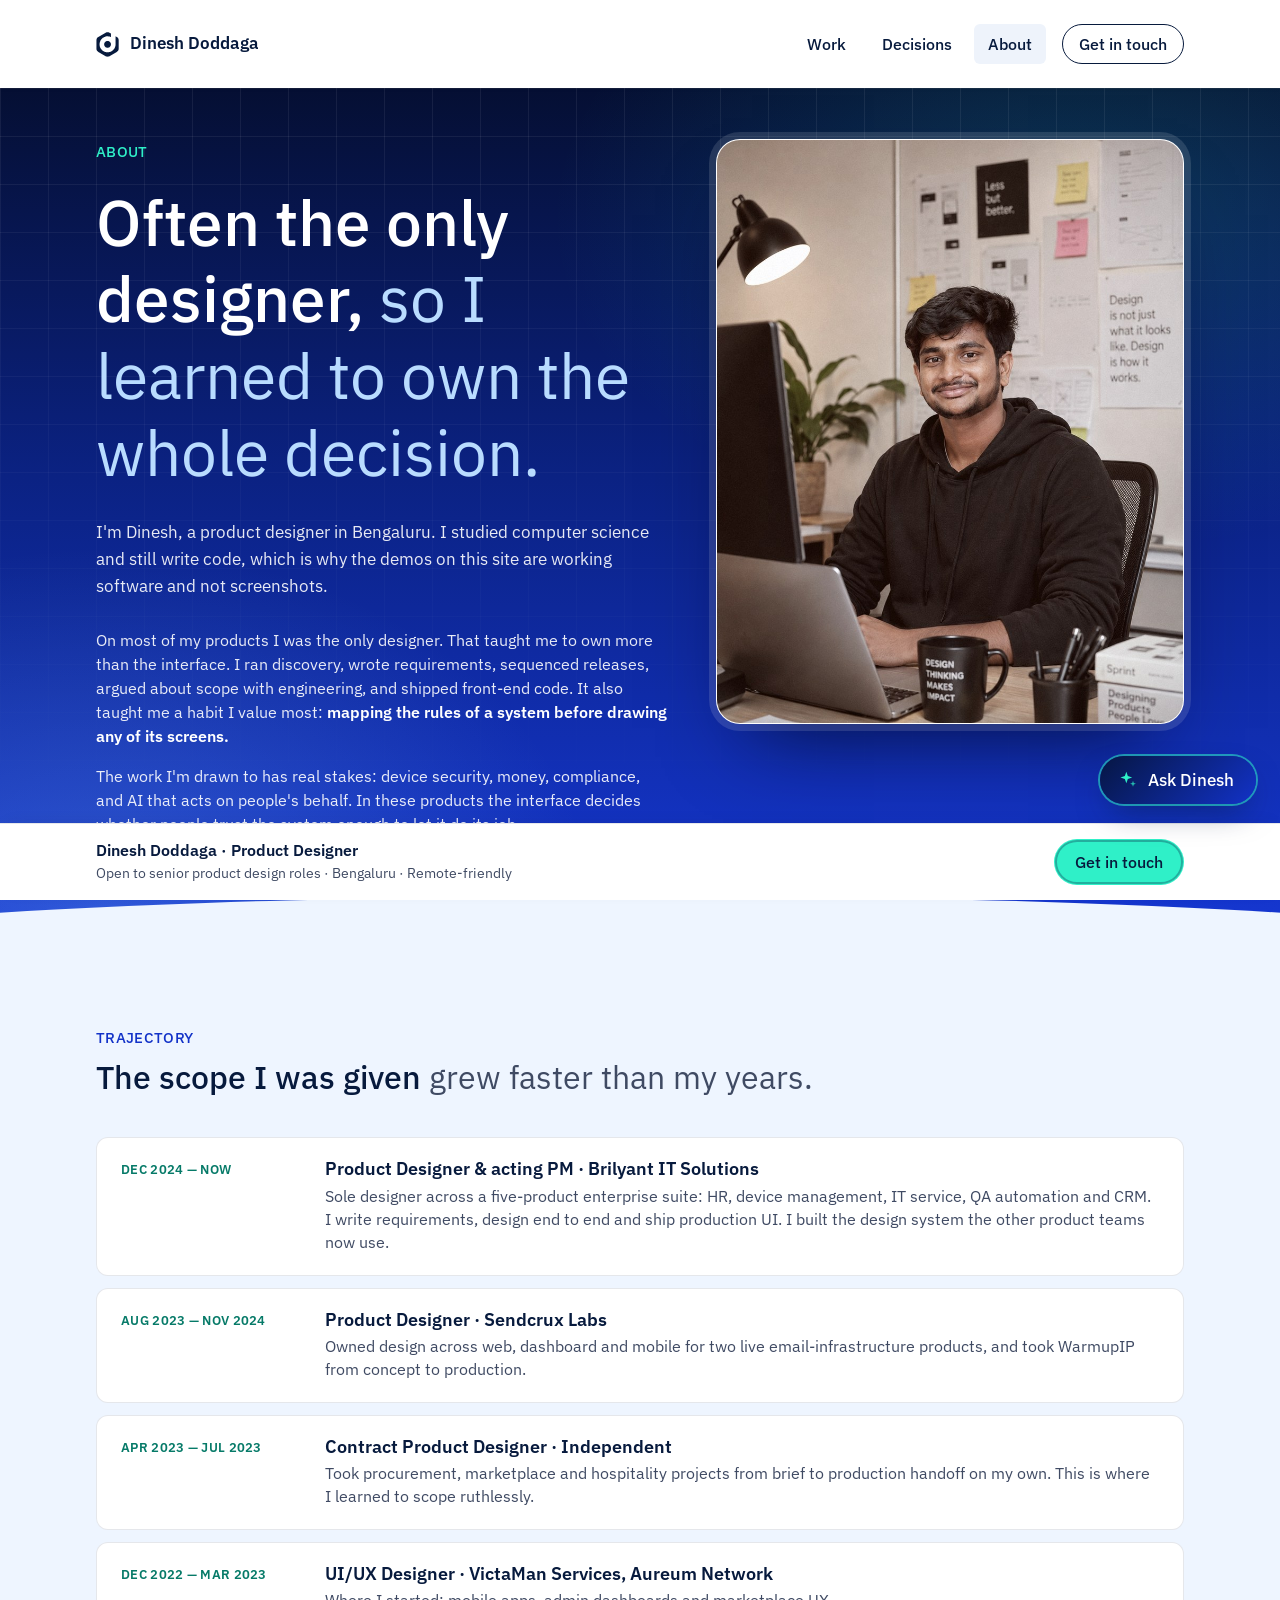
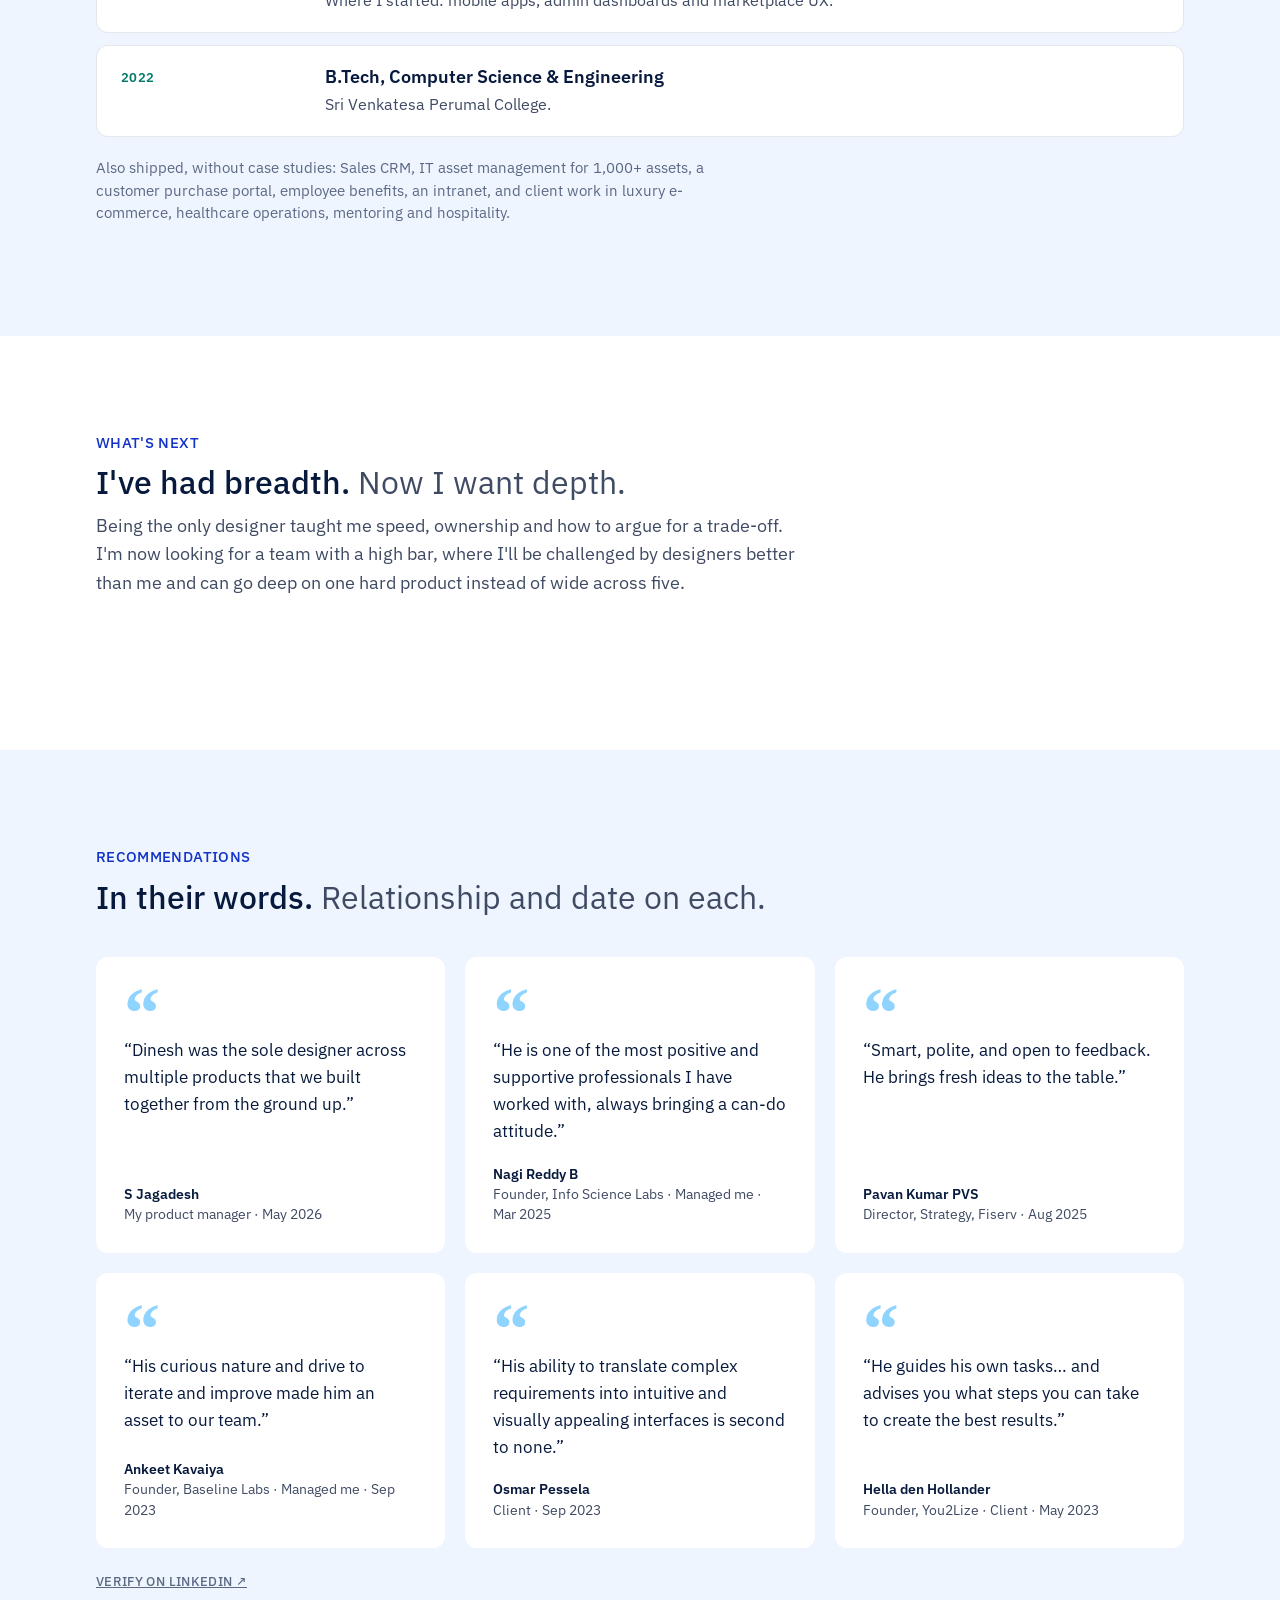
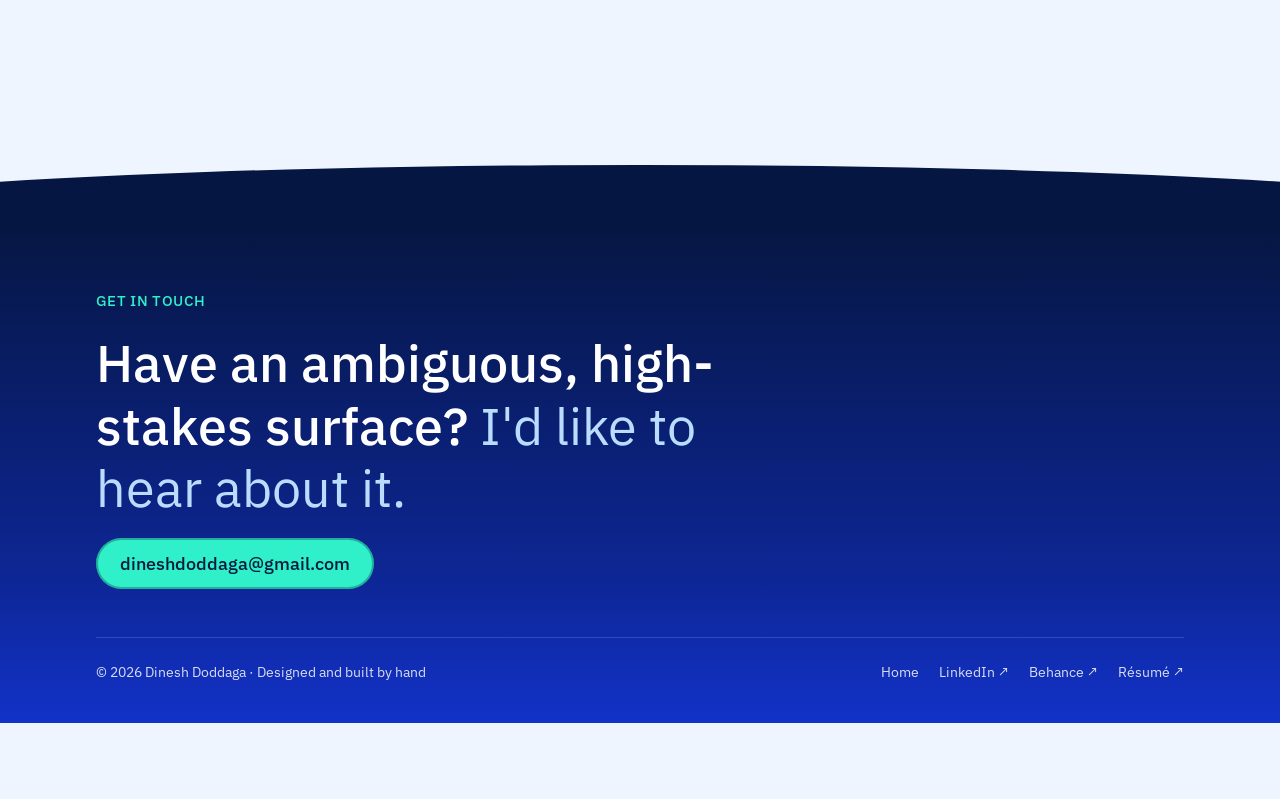
==== about.html @ 9d1e9660 "Replace old portfolio with new codebase" ====
<!doctype html>
<html lang="en" data-brand="d">
<head>
<meta charset="utf-8">
<meta name="viewport" content="width=device-width, initial-scale=1, viewport-fit=cover">
<title>About — Dinesh Doddaga</title>
<meta name="description" content="Dinesh Doddaga — product designer in Bengaluru. Background, trajectory, and what I'm looking for next.">
<script>document.documentElement.classList.add('js');(function(){try{var q=new URLSearchParams(location.search).get('brand'),s=sessionStorage;if(q){s.setItem('dd-brand',q);}var b=s.getItem('dd-brand');if(b)document.documentElement.dataset.brand=b;}catch(e){}})();</script>
<link rel="preconnect" href="https://fonts.googleapis.com"><link rel="preconnect" href="https://fonts.gstatic.com" crossorigin>
<link href="https://fonts.googleapis.com/css2?family=IBM+Plex+Sans:wght@400;500;600;700&family=IBM+Plex+Mono:wght@400;500&display=swap" rel="stylesheet">
<link rel="stylesheet" href="assets/styles.css?v=33">
<link rel="icon" href="data:image/svg+xml,%3Csvg%20xmlns%3D%22http%3A//www.w3.org/2000/svg%22%20viewBox%3D%220%200%2055%2061%22%3E%3Crect%20width%3D%2255%22%20height%3D%2261%22%20rx%3D%2213%22%20fill%3D%22%2308080a%22/%3E%3Cpath%20d%3D%22M35.9272%2030.0833C35.9272%2030.6302%2035.8751%2031.1667%2035.7709%2031.7031C35.6615%2032.2344%2035.5053%2032.7552%2035.297%2033.2552C35.0886%2033.7604%2034.8334%2034.2396%2034.5313%2034.6875C34.2293%2035.1406%2033.8855%2035.5625%2033.5001%2035.9479C33.1147%2036.3281%2032.698%2036.6719%2032.2449%2036.974C31.7918%2037.276%2031.3178%2037.5313%2030.8126%2037.7396C30.3126%2037.9479%2029.7917%2038.1094%2029.2605%2038.2135C28.724%2038.3177%2028.1876%2038.375%2027.6407%2038.375C27.099%2038.375%2026.5574%2038.3177%2026.0261%2038.2135C25.4897%2038.1094%2024.974%2037.9479%2024.4688%2037.7396C23.9688%2037.5313%2023.4897%2037.276%2023.0365%2036.974C22.5834%2036.6719%2022.1667%2036.3281%2021.7813%2035.9479C21.3959%2035.5625%2021.0522%2035.1406%2020.7501%2034.6875C20.448%2034.2396%2020.1928%2033.7604%2019.9845%2033.2552C19.7761%2032.7552%2019.6199%2032.2344%2019.5157%2031.7031C19.4063%2031.1667%2019.3542%2030.6302%2019.3542%2030.0833C19.3542%2029.5417%2019.4063%2029.0052%2019.5157%2028.4688C19.6199%2027.9375%2019.7761%2027.4167%2019.9845%2026.9167C20.1928%2026.4115%2020.448%2025.9323%2020.7501%2025.4844C21.0522%2025.0312%2021.3959%2024.6094%2021.7813%2024.224C22.1667%2023.8438%2022.5834%2023.5%2023.0365%2023.1979C23.4897%2022.8958%2023.9688%2022.6406%2024.4688%2022.4323C24.974%2022.224%2025.4897%2022.0625%2026.0261%2021.9583C26.5574%2021.8542%2027.099%2021.7969%2027.6407%2021.7969C28.1876%2021.7969%2028.724%2021.8542%2029.2605%2021.9583C29.7917%2022.0625%2030.3126%2022.224%2030.8126%2022.4323C31.3178%2022.6406%2031.7918%2022.8958%2032.2449%2023.1979C32.698%2023.5%2033.1147%2023.8438%2033.5001%2024.224C33.8855%2024.6094%2034.2293%2025.0312%2034.5313%2025.4844C34.8334%2025.9323%2035.0886%2026.4115%2035.297%2026.9167C35.5053%2027.4167%2035.6615%2027.9375%2035.7709%2028.4688C35.8751%2029.0052%2035.9272%2029.5417%2035.9272%2030.0833Z%22%20fill%3D%22%23f5f5f6%22/%3E%3Cpath%20d%3D%22M50.1301%2012.052L47.151%2010.3333V30.8124H47.1353C47.1093%2031.5051%2047.0468%2032.1926%2046.9478%2032.8801C46.8489%2033.5676%2046.7135%2034.2447%2046.5416%2034.9166C46.3697%2035.5885%2046.1614%2036.2447%2045.9166%2036.8958C45.677%2037.5468%2045.401%2038.1822%2045.0885%2038.802C44.7812%2039.4218%2044.4374%2040.0208%2044.0624%2040.6041C43.6874%2041.1874%2043.2864%2041.7499%2042.8489%2042.2916C42.4166%2042.828%2041.953%2043.3437%2041.4635%2043.8385C40.9791%2044.328%2040.4635%2044.7916%2039.927%2045.2291C39.3853%2045.6614%2038.828%2046.0676%2038.2447%2046.4478C37.6614%2046.8228%2037.0624%2047.1666%2036.4426%2047.4791C35.8228%2047.7916%2035.1926%2048.0728%2034.5416%2048.3176C33.8958%2048.5624%2033.2343%2048.7708%2032.5676%2048.9426C31.8958%2049.1197%2031.2187%2049.2603%2030.5312%2049.3593C29.8437%2049.4635%2029.1562%2049.5312%2028.4635%2049.5572C27.7708%2049.5885%2027.078%2049.578%2026.3905%2049.5312C25.6978%2049.4895%2025.0103%2049.4062%2024.328%2049.2916C23.6458%2049.1718%2022.9687%2049.0155%2022.302%2048.828C21.6353%2048.6353%2020.9843%2048.4114%2020.3385%2048.151C19.6978%2047.8905%2019.0728%2047.5989%2018.4583%2047.2708C17.8489%2046.9478%2017.2551%2046.5885%2016.6822%2046.1978C16.1093%2045.8072%2015.5572%2045.3905%2015.0312%2044.9374C14.5051%2044.4895%2013.9999%2044.0155%2013.5208%2043.5155C13.0468%2043.0103%2012.5937%2042.4843%2012.1718%2041.9374C11.7499%2041.3853%2011.3593%2040.8124%2010.9999%2040.2239C10.6405%2039.6301%2010.3124%2039.0208%2010.0155%2038.3958C9.71867%2037.7655%209.45825%2037.1249%209.22909%2036.4739C9.00513%2035.8176%208.81242%2035.151%208.65617%2034.4791C8.49992%2033.802%208.38013%2033.1197%208.29679%2032.4322C8.21346%2031.7447%208.16659%2031.0572%208.15617%2030.3645C8.14575%2029.6718%208.17179%2028.9791%208.23429%2028.2864C8.29679%2027.5989%208.39575%2026.9114%208.53638%2026.2343C8.67179%2025.552%208.84367%2024.8853%209.052%2024.2239C9.26034%2023.5624%209.49992%2022.9114%209.78117%2022.276C10.0572%2021.6458%2010.3645%2021.026%2010.7083%2020.4218C11.052%2019.8228%2011.427%2019.2395%2011.8333%2018.677C12.2343%2018.1145%2012.6718%2017.5728%2013.1353%2017.0572C13.5937%2016.5416%2014.0833%2016.052%2014.5989%2015.5885C15.1145%2015.1249%2015.651%2014.6874%2016.2135%2014.2812C16.776%2013.8749%2017.3541%2013.4999%2017.9583%2013.1562C18.5572%2012.8124%2019.177%2012.4999%2019.8124%2012.2239C20.4478%2011.9426%2021.0937%2011.6978%2021.7551%2011.4895C22.4166%2011.2812%2023.0833%2011.1041%2023.7655%2010.9687C24.4426%2010.828%2025.1249%2010.7291%2025.8176%2010.6614C26.5051%2010.5989%2027.1978%2010.5676%2027.8905%2010.578C28.5833%2010.5885%2029.276%2010.6301%2029.9635%2010.7135C30.651%2010.7968%2031.3333%2010.9166%2032.0103%2011.0676C32.6822%2011.2239%2033.3489%2011.4166%2034.0051%2011.6405C34.6614%2011.8645%2035.302%2012.1249%2035.927%2012.4218V3.85409L32.276%201.74471C31.5728%201.33846%2030.828%201.03117%2030.0416%200.822835C29.2551%200.609294%2028.453%200.505127%2027.6405%200.505127C26.828%200.505127%2026.026%200.609294%2025.2447%200.822835C24.4583%201.03117%2023.7135%201.33846%2023.0051%201.74471L5.15617%2012.052C4.44784%2012.4583%203.80721%2012.9478%203.23429%2013.526C2.66138%2014.0989%202.16659%2014.7395%201.76034%2015.4478C1.35409%2016.151%201.04679%2016.8958%200.833252%2017.6822C0.624919%2018.4687%200.520752%2019.2655%200.520752%2020.078V40.6926C0.520752%2041.5051%200.624919%2042.3072%200.833252%2043.0937C1.04679%2043.8801%201.35409%2044.6249%201.76034%2045.328C2.16659%2046.0312%202.66138%2046.6718%203.23429%2047.2499C3.80721%2047.8228%204.44784%2048.3124%205.15617%2048.7187L23.0051%2059.026C23.7135%2059.4322%2024.4583%2059.7447%2025.2447%2059.953C26.026%2060.1614%2026.828%2060.2708%2027.6405%2060.2708C28.453%2060.2708%2029.2551%2060.1614%2030.0416%2059.953C30.828%2059.7447%2031.5728%2059.4322%2032.276%2059.026L50.1301%2048.7187C50.8333%2048.3124%2051.4739%2047.8228%2052.0468%2047.2447C52.6249%2046.6718%2053.1145%2046.0312%2053.5208%2045.328C53.927%2044.6197%2054.2395%2043.8749%2054.4478%2043.0885C54.6562%2042.3072%2054.7655%2041.5051%2054.7655%2040.6926V20.078C54.7655%2019.2655%2054.6562%2018.4687%2054.4478%2017.6822C54.2395%2016.8958%2053.927%2016.151%2053.5208%2015.4478C53.1145%2014.7395%2052.6249%2014.0989%2052.0468%2013.526C51.4739%2012.9478%2050.8333%2012.4583%2050.1301%2012.052Z%22%20fill%3D%22%23f5f5f6%22/%3E%3C/svg%3E">
</head>
<body>
<a class="skip" href="#main">Skip to content</a>
<nav class="nav" aria-label="Primary"><div class="wrap nav-in">
  <a class="brand" href="index.html"><span class="brand-mark" aria-hidden="true"><svg class="logo-mark" viewBox="0 0 55 61" fill="none" xmlns="http://www.w3.org/2000/svg" aria-hidden="true"><path d="M35.9272 30.0833C35.9272 30.6302 35.8751 31.1667 35.7709 31.7031C35.6615 32.2344 35.5053 32.7552 35.297 33.2552C35.0886 33.7604 34.8334 34.2396 34.5313 34.6875C34.2293 35.1406 33.8855 35.5625 33.5001 35.9479C33.1147 36.3281 32.698 36.6719 32.2449 36.974C31.7918 37.276 31.3178 37.5313 30.8126 37.7396C30.3126 37.9479 29.7917 38.1094 29.2605 38.2135C28.724 38.3177 28.1876 38.375 27.6407 38.375C27.099 38.375 26.5574 38.3177 26.0261 38.2135C25.4897 38.1094 24.974 37.9479 24.4688 37.7396C23.9688 37.5313 23.4897 37.276 23.0365 36.974C22.5834 36.6719 22.1667 36.3281 21.7813 35.9479C21.3959 35.5625 21.0522 35.1406 20.7501 34.6875C20.448 34.2396 20.1928 33.7604 19.9845 33.2552C19.7761 32.7552 19.6199 32.2344 19.5157 31.7031C19.4063 31.1667 19.3542 30.6302 19.3542 30.0833C19.3542 29.5417 19.4063 29.0052 19.5157 28.4688C19.6199 27.9375 19.7761 27.4167 19.9845 26.9167C20.1928 26.4115 20.448 25.9323 20.7501 25.4844C21.0522 25.0312 21.3959 24.6094 21.7813 24.224C22.1667 23.8438 22.5834 23.5 23.0365 23.1979C23.4897 22.8958 23.9688 22.6406 24.4688 22.4323C24.974 22.224 25.4897 22.0625 26.0261 21.9583C26.5574 21.8542 27.099 21.7969 27.6407 21.7969C28.1876 21.7969 28.724 21.8542 29.2605 21.9583C29.7917 22.0625 30.3126 22.224 30.8126 22.4323C31.3178 22.6406 31.7918 22.8958 32.2449 23.1979C32.698 23.5 33.1147 23.8438 33.5001 24.224C33.8855 24.6094 34.2293 25.0312 34.5313 25.4844C34.8334 25.9323 35.0886 26.4115 35.297 26.9167C35.5053 27.4167 35.6615 27.9375 35.7709 28.4688C35.8751 29.0052 35.9272 29.5417 35.9272 30.0833Z" fill="currentColor"/><path d="M50.1301 12.052L47.151 10.3333V30.8124H47.1353C47.1093 31.5051 47.0468 32.1926 46.9478 32.8801C46.8489 33.5676 46.7135 34.2447 46.5416 34.9166C46.3697 35.5885 46.1614 36.2447 45.9166 36.8958C45.677 37.5468 45.401 38.1822 45.0885 38.802C44.7812 39.4218 44.4374 40.0208 44.0624 40.6041C43.6874 41.1874 43.2864 41.7499 42.8489 42.2916C42.4166 42.828 41.953 43.3437 41.4635 43.8385C40.9791 44.328 40.4635 44.7916 39.927 45.2291C39.3853 45.6614 38.828 46.0676 38.2447 46.4478C37.6614 46.8228 37.0624 47.1666 36.4426 47.4791C35.8228 47.7916 35.1926 48.0728 34.5416 48.3176C33.8958 48.5624 33.2343 48.7708 32.5676 48.9426C31.8958 49.1197 31.2187 49.2603 30.5312 49.3593C29.8437 49.4635 29.1562 49.5312 28.4635 49.5572C27.7708 49.5885 27.078 49.578 26.3905 49.5312C25.6978 49.4895 25.0103 49.4062 24.328 49.2916C23.6458 49.1718 22.9687 49.0155 22.302 48.828C21.6353 48.6353 20.9843 48.4114 20.3385 48.151C19.6978 47.8905 19.0728 47.5989 18.4583 47.2708C17.8489 46.9478 17.2551 46.5885 16.6822 46.1978C16.1093 45.8072 15.5572 45.3905 15.0312 44.9374C14.5051 44.4895 13.9999 44.0155 13.5208 43.5155C13.0468 43.0103 12.5937 42.4843 12.1718 41.9374C11.7499 41.3853 11.3593 40.8124 10.9999 40.2239C10.6405 39.6301 10.3124 39.0208 10.0155 38.3958C9.71867 37.7655 9.45825 37.1249 9.22909 36.4739C9.00513 35.8176 8.81242 35.151 8.65617 34.4791C8.49992 33.802 8.38013 33.1197 8.29679 32.4322C8.21346 31.7447 8.16659 31.0572 8.15617 30.3645C8.14575 29.6718 8.17179 28.9791 8.23429 28.2864C8.29679 27.5989 8.39575 26.9114 8.53638 26.2343C8.67179 25.552 8.84367 24.8853 9.052 24.2239C9.26034 23.5624 9.49992 22.9114 9.78117 22.276C10.0572 21.6458 10.3645 21.026 10.7083 20.4218C11.052 19.8228 11.427 19.2395 11.8333 18.677C12.2343 18.1145 12.6718 17.5728 13.1353 17.0572C13.5937 16.5416 14.0833 16.052 14.5989 15.5885C15.1145 15.1249 15.651 14.6874 16.2135 14.2812C16.776 13.8749 17.3541 13.4999 17.9583 13.1562C18.5572 12.8124 19.177 12.4999 19.8124 12.2239C20.4478 11.9426 21.0937 11.6978 21.7551 11.4895C22.4166 11.2812 23.0833 11.1041 23.7655 10.9687C24.4426 10.828 25.1249 10.7291 25.8176 10.6614C26.5051 10.5989 27.1978 10.5676 27.8905 10.578C28.5833 10.5885 29.276 10.6301 29.9635 10.7135C30.651 10.7968 31.3333 10.9166 32.0103 11.0676C32.6822 11.2239 33.3489 11.4166 34.0051 11.6405C34.6614 11.8645 35.302 12.1249 35.927 12.4218V3.85409L32.276 1.74471C31.5728 1.33846 30.828 1.03117 30.0416 0.822835C29.2551 0.609294 28.453 0.505127 27.6405 0.505127C26.828 0.505127 26.026 0.609294 25.2447 0.822835C24.4583 1.03117 23.7135 1.33846 23.0051 1.74471L5.15617 12.052C4.44784 12.4583 3.80721 12.9478 3.23429 13.526C2.66138 14.0989 2.16659 14.7395 1.76034 15.4478C1.35409 16.151 1.04679 16.8958 0.833252 17.6822C0.624919 18.4687 0.520752 19.2655 0.520752 20.078V40.6926C0.520752 41.5051 0.624919 42.3072 0.833252 43.0937C1.04679 43.8801 1.35409 44.6249 1.76034 45.328C2.16659 46.0312 2.66138 46.6718 3.23429 47.2499C3.80721 47.8228 4.44784 48.3124 5.15617 48.7187L23.0051 59.026C23.7135 59.4322 24.4583 59.7447 25.2447 59.953C26.026 60.1614 26.828 60.2708 27.6405 60.2708C28.453 60.2708 29.2551 60.1614 30.0416 59.953C30.828 59.7447 31.5728 59.4322 32.276 59.026L50.1301 48.7187C50.8333 48.3124 51.4739 47.8228 52.0468 47.2447C52.6249 46.6718 53.1145 46.0312 53.5208 45.328C53.927 44.6197 54.2395 43.8749 54.4478 43.0885C54.6562 42.3072 54.7655 41.5051 54.7655 40.6926V20.078C54.7655 19.2655 54.6562 18.4687 54.4478 17.6822C54.2395 16.8958 53.927 16.151 53.5208 15.4478C53.1145 14.7395 52.6249 14.0989 52.0468 13.526C51.4739 12.9478 50.8333 12.4583 50.1301 12.052Z" fill="currentColor"/></svg></span>Dinesh Doddaga</a>
  <div class="nav-links"><a href="index.html#work">Work</a><a href="index.html#decisions">Decisions</a><a href="about.html" aria-current="page" class="keep">About</a><a class="cta" href="contact.html">Get in touch</a></div>
</div></nav>

<main id="main">
<header class="hero hero-bold"><div class="wrap hero-grid" style="align-items:start">
  <div>
    <span class="eyebrow mono">About</span>
    <h1 class="display" style="margin:20px 0 28px;font-size:clamp(40px,5vw,72px)">Often the only designer, <span class="serif">so I learned to own the whole decision.</span></h1>
    <div class="prose">
      <p class="lede">I'm Dinesh, a product designer in Bengaluru. I studied computer science and still write code, which is why the demos on this site are working software and not screenshots.</p>
      <p>On most of my products I was the only designer. That taught me to own more than the interface. I ran discovery, wrote requirements, sequenced releases, argued about scope with engineering, and shipped front-end code. It also taught me a habit I value most: <strong>mapping the rules of a system before drawing any of its screens.</strong></p>
      <p>The work I'm drawn to has real stakes: device security, money, compliance, and AI that acts on people's behalf. In these products the interface decides whether people trust the system enough to let it do its job.</p>
    </div>
  </div>
  <div class="portrait rv"><img src="assets/dinesh.jpg" srcset="assets/dinesh@1x.jpg 440w, assets/dinesh.jpg 880w" sizes="(min-width:1040px) 420px, 100vw" alt="Dinesh Doddaga at his desk" width="880" height="1100"></div>
</div></header>

<section class="sec arc arc-page about-after"><div class="wrap">
  <div class="sec-head"><span class="eyebrow mono">Trajectory</span><h2 class="h2">The scope I was given <span class="serif">grew faster than my years.</span></h2></div>
  <ul class="tl">
    <li><span class="when">Dec 2024 — Now</span><div><h4>Product Designer &amp; acting PM · Brilyant IT Solutions</h4><p>Sole designer across a five-product enterprise suite: HR, device management, IT service, QA automation and CRM. I write requirements, design end to end and ship production UI. I built the design system the other product teams now use.</p></div></li>
    <li><span class="when">Aug 2023 — Nov 2024</span><div><h4>Product Designer · Sendcrux Labs</h4><p>Owned design across web, dashboard and mobile for two live email-infrastructure products, and took WarmupIP from concept to production.</p></div></li>
    <li><span class="when">Apr 2023 — Jul 2023</span><div><h4>Contract Product Designer · Independent</h4><p>Took procurement, marketplace and hospitality projects from brief to production handoff on my own. This is where I learned to scope ruthlessly.</p></div></li>
    <li><span class="when">Dec 2022 — Mar 2023</span><div><h4>UI/UX Designer · VictaMan Services, Aureum Network</h4><p>Where I started: mobile apps, admin dashboards and marketplace UX.</p></div></li>
    <li><span class="when">2022</span><div><h4>B.Tech, Computer Science &amp; Engineering</h4><p>Sri Venkatesa Perumal College.</p></div></li>
  </ul>
  <p class="muted" style="font-size:15px;margin-top:20px;max-width:70ch">Also shipped, without case studies: Sales CRM, IT asset management for 1,000+ assets, a customer purchase portal, employee benefits, an intranet, and client work in luxury e-commerce, healthcare operations, mentoring and hospitality.</p>
</div></section>

<section class="sec" style="background:var(--paper-2)"><div class="wrap">
  <div class="sec-head"><span class="eyebrow mono">What's next</span><div><h2 class="h2">I've had breadth. <span class="serif">Now I want depth.</span></h2>
  <p class="lede" style="margin-top:16px">Being the only designer taught me speed, ownership and how to argue for a trade-off. I'm now looking for a team with a high bar, where I'll be challenged by designers better than me and can go deep on one hard product instead of wide across five.</p></div></div>
</div></section>

<section class="sec"><div class="wrap">
  <div class="sec-head"><span class="eyebrow mono">Recommendations</span><h2 class="h2">In their words. <span class="serif">Relationship and date on each.</span></h2></div>
  <div class="quotes">
    <figure class="quote"><blockquote>“Dinesh was the sole designer across multiple products that we built together from the ground up.”</blockquote><figcaption><strong>S Jagadesh</strong>My product manager · May 2026</figcaption></figure>
    <figure class="quote"><blockquote>“He is one of the most positive and supportive professionals I have worked with, always bringing a can-do attitude.”</blockquote><figcaption><strong>Nagi Reddy B</strong>Founder, Info Science Labs · Managed me · Mar 2025</figcaption></figure>
    <figure class="quote"><blockquote>“Smart, polite, and open to feedback. He brings fresh ideas to the table.”</blockquote><figcaption><strong>Pavan Kumar PVS</strong>Director, Strategy, Fiserv · Aug 2025</figcaption></figure>
    <figure class="quote"><blockquote>“His curious nature and drive to iterate and improve made him an asset to our team.”</blockquote><figcaption><strong>Ankeet Kavaiya</strong>Founder, Baseline Labs · Managed me · Sep 2023</figcaption></figure>
    <figure class="quote"><blockquote>“His ability to translate complex requirements into intuitive and visually appealing interfaces is second to none.”</blockquote><figcaption><strong>Osmar Pessela</strong>Client · Sep 2023</figcaption></figure>
    <figure class="quote"><blockquote>“He guides his own tasks… and advises you what steps you can take to create the best results.”</blockquote><figcaption><strong>Hella den Hollander</strong>Founder, You2Lize · Client · May 2023</figcaption></figure>
  </div>
  <p style="margin-top:20px"><a class="mono muted" href="https://www.linkedin.com/in/dinesh-doddaga-579a3a19a/" target="_blank" rel="noopener">Verify on LinkedIn ↗</a></p>
</div></section>
</main>

<footer class="contact" id="contact"><div class="wrap">
  <span class="eyebrow mono">Get in touch</span>
  <h2 class="display" style="margin-top:20px">Have an ambiguous, high-stakes surface? <span class="serif">I'd like to hear about it.</span></h2>
  <a class="contact-mail" href="mailto:dineshdoddaga@gmail.com">dineshdoddaga@gmail.com</a>
  <div class="foot"><span>© 2026 Dinesh Doddaga · Designed and built by hand</span><nav aria-label="Footer"><a href="index.html">Home</a><a href="https://www.linkedin.com/in/dinesh-doddaga-579a3a19a/" target="_blank" rel="noopener">LinkedIn ↗</a><a href="https://www.behance.net/dineshdoddaga" target="_blank" rel="noopener">Behance ↗</a><a href="https://drive.google.com/file/d/1SwlCIj8xUU9p1UfvICVA8wsCw5PXuMBz/view?usp=sharing" target="_blank" rel="noopener">Résumé ↗</a></nav></div>
</div></footer>
<div class="actionbar" role="complementary" aria-label="Contact">
  <div class="wrap">
    <div><strong>Dinesh Doddaga · Product Designer</strong><span>Open to senior product design roles · Bengaluru · Remote-friendly</span></div>
    <a class="btn primary" href="contact.html">Get in touch</a>
  </div>
</div>
<script src="assets/app.js?v=33"></script>
</body>
</html>
---- assets/styles.css ----
/* =========================================================
   Dinesh Doddaga — portfolio
   Visual language aligned to GrowthSchool's design system:
   IBM Plex Sans throughout, deep-teal ink, cream cards,
   one green action colour, 12 / 24px radii, a dark grid hero
   card, uppercase eyebrows, and a sticky bottom action bar.
   ========================================================= */

:root {
  /* ===== Brand palette: A · "Verified" (default) =====
     Near-black ink, chalk surfaces, one acid "verified" highlight
     and a lilac "machine" accent. Token names are kept from the
     earlier system so components did not need to change. */
  --teal: #0f100d;          /* primary ink, headings */
  --teal-deep: #0f100d;     /* hero card */
  --teal-footer: #0a0b09;   /* footer band */
  --green: #d4ff3f;         /* action / verified highlight */
  --green-text: #4a7a00;    /* accent as text on light surfaces (AA) */
  --green-soft: #f2ffd6;
  --cream: #f1f0e9;         /* cards + section bands */
  --cream-line: rgb(15 16 13 / .1);
  --peach: #cdbeff;         /* secondary "machine" accent */
  --gray-100: #efeee8;
  --gray-300: #dcdbd3;
  --gray-500: #82847b;
  --gray-600: #4d4f47;
  --page: #fafaf7;
  --on-accent: #0f100d;
  --ink-rgb: 15 16 13;
  --accent-rgb: 212 255 63;
  --cream-rgb: 241 240 233;
  --ev-tested: #5b48d9;
  --glow-a: rgb(212 255 63 / .28);
  --glow-b: rgb(155 130 255 / .34);
  --grid-line: rgb(255 255 255 / .06);

  /* semantic aliases used by pages and demos */
  --paper: #ffffff;
  --paper-2: var(--cream);
  --card: #ffffff;
  --ink: var(--teal);
  --ink-2: var(--gray-600);
  --ink-3: var(--gray-500);
  --line: var(--gray-300);
  --line-2: #b9bfc8;
  --signal: var(--green-text);
  --signal-ink: var(--teal-deep);
  --signal-soft: var(--green-soft);
  --ok: var(--green-text);
  --warn: #965900;
  --risk: #b42318;
  --shadow-sm: 0 1px 3px rgba(0,0,0,.1), 0 1px 2px -1px rgba(0,0,0,.1);

  --sans: "IBM Plex Sans", ui-sans-serif, system-ui, -apple-system, "Segoe UI", sans-serif;
  --mono: "IBM Plex Mono", ui-monospace, "SF Mono", Menlo, monospace;
  --serif: var(--sans);

  --max: 1152px;
  --gut: clamp(16px, 4vw, 32px);
  --r: 12px;
  --r-lg: 24px;
  color-scheme: light;
}

/* ===== Alternative palettes (preview with ?brand=b | c | gs) ===== */
:root[data-brand="b"] { /* B · Ultraviolet & Coral */
  --teal: #16123d; --teal-deep: #16123d; --teal-footer: #100d2e;
  --green: #ff6a3d; --green-text: #c2410c; --green-soft: #ffede6;
  --cream: #f3f1ff; --cream-line: rgb(22 18 61 / .1); --peach: #9fe7f5;
  --gray-100: #f1f0f7; --gray-300: #d9d7e6; --gray-500: #7f7c95; --gray-600: #4b4866;
  --page: #fbfaff; --on-accent: #16123d;
  --ink-rgb: 22 18 61; --accent-rgb: 255 106 61; --cream-rgb: 243 241 255;
  --ev-tested: #0e7490; --glow-a: rgb(255 106 61 / .32); --glow-b: rgb(110 231 249 / .28); --grid-line: rgb(255 255 255 / .06);
}
:root[data-brand="c"] { /* C · Blueprint */
  --teal: #0b1033; --teal-deep: #1631f5; --teal-footer: #0b1033;
  --green: #ffd43b; --green-text: #8a6400; --green-soft: #fff6cc;
  --cream: #eef1ff; --cream-line: rgb(11 16 51 / .1); --peach: #ff8a65;
  --gray-100: #f0f2fa; --gray-300: #d6daee; --gray-500: #7c82a3; --gray-600: #464c6e;
  --page: #f7f8ff; --on-accent: #0b1033;
  --ink-rgb: 11 16 51; --accent-rgb: 255 212 59; --cream-rgb: 238 241 255;
  --ev-tested: #1631f5; --glow-a: rgb(255 212 59 / .3); --glow-b: rgb(255 255 255 / .18); --grid-line: rgb(255 255 255 / .1);
}
:root[data-brand="gs"] { /* the previous GrowthSchool-aligned palette */
  --teal: #002726; --teal-deep: #012726; --teal-footer: #042626;
  --green: #33c375; --green-text: #147a43; --green-soft: #e8f8ef;
  --cream: #fffaf1; --cream-line: rgb(151 167 166 / .4); --peach: #ffe3b1;
  --gray-100: #f3f4f6; --gray-300: #d1d5dc; --gray-500: #818490; --gray-600: #4a5565;
  --page: #ffffff; --on-accent: #012726;
  --ink-rgb: 0 39 38; --accent-rgb: 51 195 117; --cream-rgb: 255 250 241;
  --ev-tested: #0f6b6a; --glow-a: rgb(51 195 117 / 0); --glow-b: rgb(51 195 117 / 0); --grid-line: rgb(255 255 255 / .05);
}

*, *::before, *::after { box-sizing: border-box; }
html { -webkit-text-size-adjust: 100%; scroll-behavior: smooth; scroll-padding-top: 96px; }
body {
  margin: 0; background: var(--page); color: var(--ink);
  font: 400 16px/1.5 var(--sans);
  -webkit-font-smoothing: antialiased; text-rendering: optimizeLegibility;
  overflow-x: hidden; padding-bottom: 76px; /* room for the sticky action bar */
}
img { max-width: 100%; display: block; }
a { color: inherit; }
button { font: inherit; color: inherit; }
code { font-family: var(--mono); font-size: .9em; }
::selection { background: var(--green); color: var(--on-accent); }
:focus-visible { outline: 2px solid var(--green); outline-offset: 3px; border-radius: 6px; }

.wrap { max-width: var(--max); margin: 0 auto; padding: 0 var(--gut); }
/* Eyebrow / label style: GrowthSchool uses uppercase Plex Sans, not a mono face. */
.mono { font-family: var(--sans); font-size: 13px; font-weight: 500; letter-spacing: .35px; text-transform: uppercase; }
/* The second half of each headline: same face, lighter weight, softer ink. */
.serif { font-family: var(--sans); font-style: normal; font-weight: 400; color: var(--gray-600); letter-spacing: inherit; }
.muted { color: var(--ink-3); }
.sr { position: absolute; width: 1px; height: 1px; overflow: hidden; clip: rect(0 0 0 0); }
.skip { position: absolute; left: -999px; top: 8px; background: var(--teal); color: #fff; padding: 8px 12px; border-radius: 8px; z-index: 100; }
.skip:focus { left: 8px; }

/* ---------- nav: white bar, soft shadow, outline buttons ---------- */
.nav { position: sticky; top: 0; z-index: 50; background: #fff; box-shadow: var(--shadow-sm); }
.nav-in { display: flex; align-items: center; justify-content: space-between; height: 88px; gap: 16px; }
.brand { display: flex; align-items: center; gap: 10px; text-decoration: none; font-weight: 600; font-size: 17px; color: var(--teal); }
.brand-dot { width: 36px; height: 36px; border-radius: 50%; background: var(--teal); position: relative; flex: none; }
.brand-dot::after { content: ""; position: absolute; right: 5px; bottom: 6px; width: 14px; height: 14px; border-radius: 3px; background: var(--green); transform: rotate(45deg); }
.nav-links { display: flex; align-items: center; gap: 8px; }
.nav-links a { text-decoration: none; padding: 8px 14px; font-size: 16px; font-weight: 500; color: var(--teal); border-radius: 6px; }
.nav-links a:hover, .nav-links a[aria-current="page"] { background: var(--gray-100); }
.nav-links .cta { border: 1px solid var(--teal); padding: 7px 16px; margin-left: 8px; }
.nav-links .cta:hover { background: var(--teal); color: #fff; }
.theme-btn { display: none; }
@media (max-width: 680px) {
  .nav-in { height: 68px; }
  .nav-links a:not(.cta):not(.keep) { display: none; }
}

/* ---------- type ---------- */
h1, h2, h3, h4 { margin: 0; font-weight: 500; color: var(--teal); line-height: 1.25; letter-spacing: normal; }
.display { font-size: clamp(34px, 4.4vw, 52px); line-height: 1.2; font-weight: 500; }
.h2 { font-size: clamp(26px, 2.6vw, 32px); line-height: 1.3; }
.h3 { font-size: 22px; font-weight: 600; line-height: 1.35; }
.lede { font-size: 18px; line-height: 1.6; color: var(--gray-600); max-width: 64ch; }
p { margin: 0 0 1em; }
.prose p { max-width: 68ch; color: var(--gray-600); }
.prose strong { color: var(--teal); font-weight: 600; }

/* Section eyebrow: uppercase, near-black, sits above an h2 */
.eyebrow { display: inline-block; color: var(--ink); font-size: 15px; font-weight: 400; letter-spacing: .35px; text-transform: uppercase; }
.status { display: inline-flex; align-items: center; gap: 8px; }
.status i { width: 8px; height: 8px; border-radius: 50%; background: var(--green); animation: pulse 2.4s infinite; }
@keyframes pulse { 0% { box-shadow: 0 0 0 0 rgb(var(--accent-rgb) / .6); } 70%,100% { box-shadow: 0 0 0 8px transparent; } }

/* ---------- section scaffolding ---------- */
.sec { padding: clamp(56px, 8vw, 96px) 0; }
.sec-tight { padding: clamp(32px, 5vw, 56px) 0; }
.sec-head { display: grid; gap: 8px; margin-bottom: clamp(24px, 3vw, 40px); max-width: 760px; }
.sec-head .lede { margin-top: 8px !important; }
.rule { border: 0; border-top: 1px solid var(--line); margin: 0; }

/* ---------- buttons ---------- */
.btn { display: inline-flex; align-items: center; gap: 10px; padding: 12px 24px; border-radius: 12px; text-decoration: none; font-weight: 500; font-size: 16px; border: 1px solid var(--teal); background: #fff; color: var(--teal); cursor: pointer; transition: transform .15s, filter .15s, background .15s; }
.btn:hover { background: var(--gray-100); }
.btn:active { transform: scale(.98); }
/* Primary = GrowthSchool's green register button with inset teal ring */
.btn.primary { background: var(--green); color: var(--on-accent); border-color: transparent; box-shadow: inset 0 0 0 2px rgb(var(--ink-rgb) / .3); }
.btn.primary:hover { filter: brightness(1.05); background: var(--green); }
.btn.ghost-dark { background: transparent; color: #fff; border-color: rgba(255,255,255,.6); }
.btn.ghost-dark:hover { background: rgba(255,255,255,.08); }
.btn svg { transition: transform .2s; }
.btn:hover svg { transform: translateX(3px); }
.links-row { display: flex; flex-wrap: wrap; gap: 12px; }

/* ---------- chips (white, teal border, uppercase) ---------- */
.chip { display: inline-flex; align-items: center; gap: 6px; font-size: 12.5px; font-weight: 500; text-transform: uppercase; letter-spacing: .2px; padding: 6px 12px; border-radius: 8px; border: 1px solid var(--teal); background: #fff; color: var(--teal); line-height: 1.2; }

/* ---------- evidence scale ---------- */
.ev { display: inline-flex; align-items: center; gap: 6px; font-size: 12px; font-weight: 500; letter-spacing: .3px; text-transform: uppercase; color: var(--ink-3); white-space: nowrap; }
.ev b { display: inline-flex; gap: 2px; }
.ev b i { width: 7px; height: 7px; border-radius: 50%; border: 1px solid currentColor; }
.ev[data-l="3"] b i, .ev[data-l="2"] b i:nth-child(-n+2), .ev[data-l="1"] b i:first-child { background: currentColor; }
.ev[data-l="3"] { color: var(--green-text); }
.ev[data-l="2"] { color: var(--ev-tested); }
.ev[data-l="1"] { color: var(--warn); }

/* =========================================================
   HERO CARD: deep teal, 48px grid lines, 24px radius
   ========================================================= */
.hero { padding: clamp(24px, 4vw, 56px) 0 clamp(24px, 3vw, 40px); }
.hero-card {
  background-color: var(--teal-deep); color: #fff; border-radius: var(--r-lg);
  background-image: linear-gradient(var(--grid-line) 1px, transparent 1px), linear-gradient(90deg, var(--grid-line) 1px, transparent 1px);
  background-size: 48px 48px;
  padding: clamp(28px, 4.5vw, 56px) clamp(22px, 4.5vw, 64px);
}
.hero-card h1, .hero-card .display { color: #fff; }
.hero-card .serif { color: rgb(var(--cream-rgb) / .72); }
.hero-card .lede, .hero-card .prose p { color: rgba(255,255,255,.86); }
.hero-card .eyebrow, .hero-card .hero-meta, .hero-card .crumb { color: var(--green); }
.hero-card .eyebrow { font-weight: 500; font-size: 14px; }
.hero-card .chip { background: #fff; }
.hero-grid { display: grid; gap: clamp(28px, 4vw, 48px); align-items: center; }
@media (min-width: 1000px) { .hero-grid { grid-template-columns: 1.1fr .9fr; } }
.hero-meta { display: flex; flex-wrap: wrap; gap: 8px 20px; margin-bottom: 18px; }
.hero h1 { margin-bottom: 18px; font-size: clamp(32px, 3.4vw, 44px); }
.hero .lede { font-size: 17px; }
.hero .lede { margin-bottom: 28px; }
.hero-chips { display: flex; flex-wrap: wrap; gap: 10px; margin: 0 0 28px; }

/* ---------- homepage hero: one message + one focused card ---------- */
.hero-split { display: grid; gap: 32px; align-items: center; padding: clamp(32px, 5vw, 56px) clamp(22px, 5vw, 64px); }
@media (min-width: 960px) { .hero-split { grid-template-columns: minmax(0, 1fr) 380px; gap: 56px; } }
.hero-copy { max-width: 600px; }
.hero-eyebrow { margin: 0 0 16px; color: var(--green); font-size: 14px; font-weight: 500; letter-spacing: .35px; text-transform: uppercase; }
.hero-eyebrow span { font-size: 10px; margin: 0 6px; vertical-align: 2px; }
.hero-title { color: #fff; font-size: clamp(32px, 3.9vw, 48px); line-height: 1.22; font-weight: 500; margin: 0 0 18px; max-width: 21ch; text-wrap: balance; }
.hero-sub { color: rgba(255,255,255,.85); font-size: 17px; line-height: 1.6; margin: 0 0 24px; max-width: 50ch; }
.hero-split .hero-chips { margin-bottom: 32px; }
.hero-split .chip { font-size: 13px; padding: 8px 14px; }

.profile-card { color: var(--teal); border-radius: 20px; padding: 28px; box-shadow: 0 24px 48px -28px rgba(0,0,0,.7); }
.pc-head { display: flex; align-items: center; gap: 14px; }
.pc-head img { width: 56px; height: 56px; border-radius: 50%; object-fit: cover; border: 2px solid #fff; box-shadow: 0 0 0 1px var(--cream-line); }
.pc-head strong { display: block; font-size: 18px; font-weight: 600; line-height: 1.3; }
.pc-head span { font-size: 14px; color: var(--gray-600); }
.pc-status { display: flex; align-items: center; gap: 8px; margin: 18px 0 20px; padding: 10px 12px; background: #fff; border: 1px solid var(--cream-line); border-radius: 10px; font-size: 14px; font-weight: 500; }
.pc-label { margin: 0 0 6px; font-size: 12px; font-weight: 500; letter-spacing: .35px; text-transform: uppercase; color: var(--gray-600); }
.pc-stats { list-style: none; margin: 0; padding: 0; }
.pc-stats li { display: grid; grid-template-columns: 1fr auto; gap: 2px 12px; padding: 12px 0; border-bottom: 1px dashed rgb(var(--ink-rgb) / .18); }
.pc-stats li:last-child { border-bottom: 0; }
.pc-stats strong { font-size: 24px; font-weight: 600; line-height: 1.2; font-variant-numeric: tabular-nums; }
.pc-stats span:not(.ev) { grid-column: 1; font-size: 14px; color: var(--gray-600); }
.pc-stats em { font-style: normal; font-weight: 600; color: var(--teal); }
.pc-stats .ev { grid-column: 2; grid-row: 1 / span 2; align-self: center; }
.pc-legend { display: flex; flex-wrap: wrap; gap: 6px 14px; margin: 14px 0 0; padding-top: 14px; border-top: 1px solid var(--cream-line); }
.pc-legend .ev { font-size: 11px; }

@media (max-width: 520px) {
  .hero-split .hero-chips { gap: 8px; margin-bottom: 24px; }
  .hero-split .chip { font-size: 11.5px; padding: 6px 10px; }
  .hero-sub { font-size: 16px; }
  .profile-card { padding: 22px; }
  .actionbar strong { font-size: 14.5px; }
}

/* ---------- "Ask Dinesh": pill launcher + docked assistant panel ---------- */
.pp-launch { position: fixed; right: 24px; bottom: 96px; z-index: 70; display: inline-flex; align-items: center; gap: 10px; padding: 14px 22px 14px 18px; border: 0; border-radius: 999px; cursor: pointer; background: var(--teal-deep); color: #fff; font: 500 17px/1 var(--sans); box-shadow: 0 0 0 2px rgb(var(--accent-rgb) / .55), 0 14px 32px -10px rgb(var(--ink-rgb) / .6); transition: transform .2s cubic-bezier(.2,.7,.2,1), opacity .2s, box-shadow .2s; }
.pp-launch svg { color: var(--green); }
.pp-launch:hover { transform: translateY(-2px); box-shadow: 0 0 0 2px var(--green), 0 18px 36px -10px rgb(var(--ink-rgb) / .65); }
.ask.open .pp-launch { opacity: 0; pointer-events: none; transform: translateY(8px); }

.pp { position: fixed; z-index: 90; top: 104px; right: 20px; bottom: 20px; width: 440px; max-width: calc(100vw - 40px); background: #fff; border: 1px solid var(--gray-300); border-radius: 20px; box-shadow: 0 32px 80px -24px rgb(var(--ink-rgb) / .45); display: flex; flex-direction: column; overflow: hidden; opacity: 0; transform: translateX(24px); transition: opacity .22s, transform .22s cubic-bezier(.2,.7,.2,1); }
.ask.open .pp { opacity: 1; transform: none; }
.pp[hidden] { display: none; }

.pp-head { display: flex; align-items: flex-start; justify-content: space-between; gap: 12px; padding: 22px 24px 14px; }
.pp-head strong { display: block; font-size: 19px; font-weight: 600; color: var(--teal); line-height: 1.3; }
.pp-head span { font-size: 15px; color: var(--gray-600); }
.pp-x { width: 38px; height: 38px; border-radius: 50%; border: 0; background: transparent; color: var(--teal); cursor: pointer; display: grid; place-items: center; margin: -4px -8px 0 0; }
.pp-x:hover { background: var(--gray-100); }

.pp-body { flex: 1; min-height: 0; overflow-y: auto; padding: 4px 24px 16px; scroll-behavior: smooth; }
.pp-hero { position: relative; height: 280px; border-radius: 16px; overflow: hidden; background: linear-gradient(180deg, #e8f8ef 0%, var(--cream) 100%); border: 1px solid var(--cream-line); }
.pp-hero img { width: 100%; height: 100%; object-fit: cover; object-position: 50% 22%; }
.pp-badge { position: absolute; left: 50%; bottom: 16px; transform: translateX(-50%); display: inline-flex; align-items: center; gap: 8px; white-space: nowrap; padding: 8px 16px 8px 10px; border-radius: 999px; background: var(--teal-deep); color: #fff; font-size: 14.5px; font-weight: 500; box-shadow: 0 8px 20px -8px rgba(0,0,0,.5); }
.pp-badge i { display: grid; place-items: center; width: 20px; height: 20px; border-radius: 50%; background: var(--green); color: var(--on-accent); font-style: normal; font-size: 12px; font-weight: 700; }
.pp-greet { margin: 20px 0 0; font-size: 17px; line-height: 1.6; color: var(--teal); }

.pp-thread { display: flex; flex-direction: column; gap: 14px; margin-top: 18px; }
.pp-msg { font-size: 15.5px; line-height: 1.6; animation: rise .32s cubic-bezier(.2,.7,.2,1) both; }
.pp-msg p { margin: 0; }
.pp-msg.is-user { align-self: flex-end; max-width: 85%; background: var(--teal); color: #fff; padding: 10px 14px; border-radius: 16px 16px 4px 16px; }
.pp-msg.is-bot { color: var(--teal); display: grid; gap: 12px; }
.pp-msg.is-typing { display: inline-flex; gap: 4px; padding: 6px 0; }
.pp-msg.is-typing span { width: 7px; height: 7px; border-radius: 50%; background: var(--gray-500); animation: blink 1s infinite; }
.pp-msg.is-typing span:nth-child(2) { animation-delay: .15s; }
.pp-msg.is-typing span:nth-child(3) { animation-delay: .3s; }
@keyframes blink { 0%, 80%, 100% { opacity: .25; } 40% { opacity: 1; } }
.pp-proof { display: grid; gap: 2px; padding: 12px 14px; background: var(--cream); border: 1px solid var(--cream-line); border-radius: 12px; text-decoration: none; color: var(--teal); transition: border-color .15s; }
a.pp-proof:hover { border-color: var(--teal); }
.pp-proof .k { font-size: 11px; font-weight: 600; letter-spacing: .35px; text-transform: uppercase; color: var(--green-text); }
.pp-proof strong { font-size: 15.5px; font-weight: 600; line-height: 1.4; }
.pp-proof > span:not(.ev):not(.k) { font-size: 13.5px; color: var(--gray-600); }
.pp-proof .ev { margin-top: 4px; }
.pp-proof.is-quote strong { font-weight: 500; font-style: italic; }
.pp-proof.is-cta { background: var(--green); border-color: transparent; box-shadow: inset 0 0 0 2px rgb(var(--ink-rgb) / .3); }
.pp-proof.is-cta .k, .pp-proof.is-cta > span { color: var(--on-accent) !important; }

.pp-links { display: grid; gap: 8px; }
.pp-links .pp-proof { padding: 10px 14px; }
.pp-foot { padding: 12px 24px 16px; border-top: 1px solid var(--gray-100); background: #fff; }
.pp-chips { display: flex; gap: 8px; overflow-x: auto; padding: 2px 0 10px; scrollbar-width: thin; }
.pp-chip { flex: none; white-space: nowrap; border: 1px solid var(--teal); background: #fff; color: var(--teal); border-radius: 999px; padding: 8px 14px; font-size: 14px; font-weight: 500; cursor: pointer; text-decoration: none; line-height: 1.2; }
.pp-chip:hover { background: var(--gray-100); }
.pp-chip.is-primary { background: var(--green); border-color: transparent; color: var(--on-accent); box-shadow: inset 0 0 0 2px rgb(var(--ink-rgb) / .25); }
.pp-form { display: flex; align-items: center; gap: 8px; border: 1px solid var(--gray-300); border-radius: 12px; padding: 6px 6px 6px 16px; transition: border-color .15s, box-shadow .15s; }
.pp-form:focus-within { border-color: var(--teal); box-shadow: 0 0 0 3px rgb(var(--accent-rgb) / .25); }
.pp-form input { flex: 1; min-width: 0; border: 0; outline: 0; background: transparent; font: 400 16px var(--sans); color: var(--teal); padding: 10px 0; }
.pp-form input::placeholder { color: var(--gray-500); }
.pp-form button { width: 40px; height: 40px; flex: none; border-radius: 50%; border: 0; display: grid; place-items: center; background: var(--green); color: var(--on-accent); cursor: pointer; }
.pp-form button:disabled { background: var(--gray-100); color: var(--gray-500); cursor: default; }
.pp-legal { margin: 10px 0 0; font-size: 12.5px; line-height: 1.5; color: var(--gray-500); text-align: center; }

@media (max-width: 600px) {
  .pp-launch { right: 14px; bottom: 88px; padding: 12px 18px 12px 14px; font-size: 16px; }
  .pp { top: 0; right: 0; bottom: 0; left: 0; width: auto; max-width: none; border-radius: 0; border: 0; }
  .pp-head { padding: 16px 18px 10px; }
  .pp-body { padding: 4px 18px 14px; }
  .pp-hero { height: 220px; }
  .pp-foot { padding: 10px 18px 14px; }
}
@media (prefers-reduced-motion: reduce) { .pp, .pp-launch { transition: none; } }

/* demo section below the hero */
.try-grid { display: grid; gap: 32px; align-items: center; }
@media (min-width: 960px) { .try-grid { grid-template-columns: minmax(0, .85fr) minmax(0, 1.15fr); gap: 56px; } }

/* cream dotted card (GrowthSchool's offer card) */
.dotted { background-color: var(--cream); background-image: radial-gradient(rgb(var(--ink-rgb) / .14) 1px, transparent 1px); background-size: 16px 16px; }

/* ---------- demo frame ---------- */
figure.demo { margin-left: 0; margin-right: 0; margin-bottom: 0; }
.demo { background: #fff; border: 1px solid var(--gray-300); border-radius: var(--r); overflow: hidden; color: var(--teal); }
.hero-card .demo { border: 0; border-radius: 20px; box-shadow: 0 20px 40px -24px rgba(0,0,0,.6); }
.hero-card .demo .demo-body { background: transparent; }
.demo-bar { display: flex; align-items: center; justify-content: space-between; gap: 12px; padding: 14px 18px; border-bottom: 1px solid var(--gray-300); background: #fff; }
.demo-bar .mono { color: var(--teal); font-size: 12.5px; }
.demo-tag { font-size: 11.5px; font-weight: 600; letter-spacing: .3px; text-transform: uppercase; padding: 4px 10px; border-radius: 999px; background: var(--green); color: var(--on-accent); white-space: nowrap; }
.demo-body { padding: 18px; }
.demo-foot { padding: 14px 18px; border-top: 1px solid var(--gray-300); font-size: 15px; color: var(--gray-600); background: var(--cream); }
.demo-foot strong { color: var(--teal); }
.seg { display: inline-flex; padding: 4px; border-radius: 12px; background: var(--gray-100); border: 1px solid var(--gray-300); gap: 2px; flex-wrap: wrap; }
.seg button { border: 0; background: transparent; padding: 7px 14px; border-radius: 9px; font-size: 14px; font-weight: 500; cursor: pointer; color: var(--gray-600); }
.seg button[aria-pressed="true"] { background: var(--teal); color: #fff; }

/* queue demo */
.queue { list-style: none; margin: 0; padding: 0; position: relative; }
.queue li { display: grid; grid-template-columns: 60px 1fr auto; gap: 12px; align-items: center; padding: 10px 8px; border-bottom: 1px solid rgb(var(--ink-rgb) / .1); will-change: transform; }
.queue li:last-child { border-bottom: 0; }
.q-time { font-family: var(--mono); font-size: 12px; font-variant-numeric: tabular-nums; color: var(--gray-500); }
.q-title { font-size: 14.5px; font-weight: 500; line-height: 1.3; color: var(--teal); }
.q-sub { font-size: 12px; color: var(--gray-500); margin-top: 2px; }
.q-p { font-size: 11.5px; font-weight: 600; padding: 3px 8px; border-radius: 6px; background: var(--gray-100); color: var(--gray-600); }
.q-p.p1 { background: #fde4df; color: var(--risk); }
.q-p.p2 { background: #fdf0d7; color: var(--warn); }
.queue li.hot .q-time { color: var(--risk); font-weight: 600; }
.queue li.first { background: var(--green-soft); border-radius: 10px; box-shadow: inset 3px 0 0 var(--green); }

/* ---------- proof: three cream cards ---------- */
.proof { display: grid; gap: 16px; }
@media (min-width: 820px) { .proof { grid-template-columns: repeat(3, 1fr); } }
.proof > div { background: var(--cream); border: 1px solid var(--cream-line); border-radius: var(--r-lg); padding: 28px; display: flex; flex-direction: column; gap: 10px; }
.proof .num { font-size: clamp(30px, 3vw, 40px); font-weight: 600; line-height: 1.1; font-variant-numeric: tabular-nums; color: var(--teal); }
.proof p { margin: 0; color: var(--gray-600); font-size: 15.5px; }
.proof p strong { color: var(--teal); }
.proof .src { margin-top: auto; padding-top: 6px; display: flex; justify-content: space-between; gap: 8px; align-items: center; flex-wrap: wrap; }
.proof .src a { color: var(--teal); text-transform: none; font-size: 14px; letter-spacing: 0; }
.legend { display: flex; flex-wrap: wrap; gap: 8px 20px; align-items: center; font-size: 14px; color: var(--gray-600); }

/* ---------- work: large cream cards ---------- */
.work-list { display: grid; gap: 20px; }
.work-row { display: grid; gap: 20px; padding: clamp(24px, 3vw, 36px); background: var(--cream); border: 1px solid var(--cream-line); border-radius: var(--r-lg); text-decoration: none; transition: border-color .2s, transform .2s; }
@media (min-width: 900px) { .work-row { grid-template-columns: 52px 1.15fr 1fr; gap: 32px; align-items: start; } }
.work-row:hover { border-color: var(--teal); transform: translateY(-2px); }
.work-n { width: 40px; height: 40px; border-radius: 50%; background: var(--teal); color: #fff; display: grid; place-items: center; font-weight: 600; font-size: 14px; }
.work-row h3 { font-size: clamp(24px, 2.4vw, 30px); font-weight: 500; line-height: 1.25; margin-bottom: 12px; }
.work-row h3 .serif { color: var(--gray-600); }
.work-meta { display: flex; flex-wrap: wrap; gap: 8px; margin-bottom: 14px; }
.work-row p { color: var(--gray-600); margin: 0; max-width: 54ch; }
.work-side { display: grid; gap: 16px; }
.work-kpis { display: grid; grid-template-columns: repeat(2, 1fr); gap: 12px; }
.work-kpis > div { background: #fff; border: 1px solid var(--gray-300); border-radius: var(--r); padding: 14px 16px; }
.work-kpis strong { display: block; font-size: 22px; font-weight: 600; color: var(--teal); font-variant-numeric: tabular-nums; }
.work-kpis span { font-size: 13.5px; color: var(--gray-600); line-height: 1.4; display: block; margin-top: 2px; }
.work-go { display: inline-flex; align-items: center; justify-content: center; gap: 8px; font-weight: 500; font-size: 15px; background: var(--green); color: var(--on-accent); box-shadow: inset 0 0 0 2px rgb(var(--ink-rgb) / .3); border-radius: 12px; padding: 11px 20px; justify-self: start; }
.work-go .mono { text-transform: none; letter-spacing: 0; font-weight: 400; color: var(--teal-deep); font-size: 14px; }

.short-grid { display: grid; gap: 20px; margin-top: 20px; }
@media (min-width: 820px) { .short-grid { grid-template-columns: 1fr 1fr; } }
.short { display: flex; flex-direction: column; gap: 10px; padding: 24px; border: 1px solid var(--gray-300); border-radius: var(--r-lg); text-decoration: none; background: #fff; transition: border-color .2s, transform .2s; }
.short:hover { border-color: var(--teal); transform: translateY(-2px); }
.short .mono { color: var(--green-text); }
.short h4 { font-size: 20px; font-weight: 600; }
.short p { margin: 0; color: var(--gray-600); font-size: 15px; }

/* ---------- decision index: chip filters + FAQ-style rows ---------- */
.filters { display: flex; flex-wrap: wrap; gap: 10px; margin-bottom: 20px; }
.filters button { border: 1px solid var(--teal); background: #fff; border-radius: 8px; padding: 8px 14px; font-size: 13px; font-weight: 500; text-transform: uppercase; letter-spacing: .2px; cursor: pointer; color: var(--teal); }
.filters button[aria-pressed="true"] { background: var(--teal); color: #fff; }
.filters button span { font-size: 12px; opacity: .65; margin-left: 6px; }
.dlist { list-style: none; margin: 0; padding: 0; display: grid; gap: 12px; }
.dlist li[hidden] { display: none; }
.dlist a { display: grid; grid-template-columns: 1fr auto; gap: 4px 24px; padding: 18px 20px; text-decoration: none; align-items: center; background: #fff; border: 1px solid var(--gray-300); border-radius: var(--r); transition: border-color .15s; color: var(--ink); }
@media (min-width: 900px) { .dlist a { grid-template-columns: 120px 1fr 1.15fr 24px; } }
.dlist a:hover { border-color: var(--teal); }
.d-proj { font-size: 12px; font-weight: 600; color: var(--green-text); text-transform: uppercase; letter-spacing: .3px; }
.d-what { font-weight: 500; font-size: 16.5px; color: var(--teal); }
.d-why { color: var(--gray-600); font-size: 15px; grid-column: 1 / -1; }
@media (min-width: 900px) { .d-why { grid-column: auto; } }
.d-arrow { display: none; color: var(--teal); }
@media (min-width: 900px) { .d-arrow { display: block; } }

/* ---------- beliefs: cream stage cards ---------- */
.beliefs { display: grid; gap: 20px; }
@media (min-width: 820px) { .beliefs { grid-template-columns: 1fr 1fr; } }
.beliefs > div { background: var(--cream); border: 1px solid var(--cream-line); border-radius: var(--r-lg); padding: 32px; }
.beliefs .mono { display: inline-grid; place-items: center; width: 32px; height: 32px; border-radius: 50%; background: var(--green); color: var(--on-accent); font-weight: 600; font-size: 13px; letter-spacing: 0; }
.beliefs h4 { font-size: 20px; font-weight: 600; margin: 14px 0 8px; line-height: 1.35; }
.beliefs p { color: var(--gray-600); margin: 0; font-size: 15.5px; }

/* ---------- quotes: cream with peach quote marks ---------- */
.quotes { display: grid; gap: 20px; }
@media (min-width: 900px) { .quotes { grid-template-columns: repeat(3, 1fr); } }
.quote { margin: 0; padding: 28px; border-radius: var(--r); background: var(--cream); display: flex; flex-direction: column; gap: 18px; position: relative; }
.quote::before { content: "“"; font-family: Georgia, serif; font-size: 72px; line-height: .8; color: var(--peach); font-weight: 700; height: 34px; }
.quote blockquote { margin: 0; font-size: 17px; line-height: 1.6; color: var(--teal); }
.quote figcaption { margin-top: auto; font-size: 14px; color: var(--gray-600); line-height: 1.45; }
.quote figcaption strong { color: var(--teal); display: block; font-weight: 600; }

/* ---------- contact / footer: dark teal band ---------- */
.contact { background: var(--teal-footer); color: #fff; padding: 64px 0 40px; margin-top: clamp(40px, 6vw, 80px); }
.contact .display, .contact h2 { color: #fff; max-width: 22ch; margin-bottom: 18px; }
.contact .serif { color: rgb(var(--cream-rgb) / .7); }
.contact .eyebrow { color: var(--green); font-weight: 500; }
.contact .lede, .contact p { color: rgba(255,255,255,.8); }
.contact .muted { color: rgba(255,255,255,.55); }
.contact-mail { display: inline-flex; align-items: center; gap: 10px; font-size: 18px; font-weight: 500; text-decoration: none; background: var(--green); color: var(--on-accent); padding: 12px 24px; border-radius: 12px; box-shadow: inset 0 0 0 2px rgb(var(--ink-rgb) / .3); }
.contact-mail:hover { filter: brightness(1.05); }
.foot { display: flex; justify-content: space-between; flex-wrap: wrap; gap: 16px; margin-top: 48px; padding-top: 24px; border-top: 1px solid rgba(255,255,255,.15); color: rgba(255,255,255,.65); font-size: 14px; }
.foot nav { display: flex; gap: 20px; flex-wrap: wrap; }
.foot a { text-decoration: none; }
.foot a:hover { color: #fff; }

/* ---------- sticky bottom action bar (GrowthSchool signature) ---------- */
.actionbar { position: fixed; left: 0; right: 0; bottom: 0; z-index: 40; background: var(--cream); border-top: 1px solid var(--cream-line); box-shadow: 0 -4px 16px -8px rgb(var(--ink-rgb) / .15); }
.actionbar .wrap { display: flex; align-items: center; justify-content: space-between; gap: 16px; min-height: 76px; }
.actionbar strong { display: block; color: var(--teal); font-weight: 600; font-size: 16px; line-height: 1.3; }
.actionbar span { color: var(--gray-600); font-size: 14px; }
.actionbar .btn { padding: 10px 20px; white-space: nowrap; }
@media (max-width: 520px) { .actionbar span { display: none; } .actionbar strong { font-size: 15px; } }

/* =========================================================
   CASE STUDY
   ========================================================= */
.cs-hero { padding: clamp(20px, 3.5vw, 48px) 0 clamp(28px, 3vw, 40px); }
.crumb { display: inline-flex; gap: 8px; align-items: center; text-decoration: none; color: var(--green); margin-bottom: 20px; font-size: 15px; font-weight: 500; }
.crumb:hover { text-decoration: underline; }
.cs-hero h1 { margin: 12px 0 16px; max-width: 22ch; }
.cs-hero .lede { margin-bottom: 0; }

.facts { display: grid; grid-template-columns: repeat(2, 1fr); gap: 12px; margin: 32px 0 0; }
@media (max-width: 520px) { .facts { grid-template-columns: 1fr; } }
@media (min-width: 900px) { .facts { grid-template-columns: repeat(4, 1fr); } }
.facts > div { background: rgba(255,255,255,.06); border: 1px solid rgba(255,255,255,.14); border-radius: var(--r); padding: 14px 16px; }
.facts dt { font-size: 12px; font-weight: 500; text-transform: uppercase; letter-spacing: .35px; color: var(--green); margin-bottom: 6px; }
.facts dd { margin: 0; font-size: 15px; line-height: 1.45; color: #fff; }
.facts a { color: #fff; }

/* 30-second layer: three cream cards with green check marks */
.tldr { display: grid; gap: 16px; }
@media (min-width: 900px) { .tldr { grid-template-columns: repeat(3, 1fr); } }
.tldr > div { background: var(--cream); border: 1px solid var(--gray-500); border-radius: var(--r); padding: 20px; }
.tldr .mono { color: var(--teal); display: flex; align-items: center; gap: 8px; margin-bottom: 10px; font-weight: 600; }
.tldr .mono::before { content: "✓"; display: inline-grid; place-items: center; width: 20px; height: 20px; border-radius: 50%; background: var(--green); color: #fff; font-size: 12px; }
.tldr p { margin: 0; font-size: 15.5px; line-height: 1.6; color: var(--teal); }
.tldr-label { display: flex; justify-content: space-between; align-items: center; margin: 0 0 14px; color: var(--ink); font-weight: 400; }

.cs-sec { padding: clamp(48px, 6vw, 80px) 0 0; }
.cs-grid { display: grid; gap: 20px; grid-template-columns: minmax(0, 1fr); }
.cs-grid > * { min-width: 0; }
@media (min-width: 1000px) { .cs-grid { grid-template-columns: 200px minmax(0, 1fr); gap: 48px; } }
.cs-label { color: var(--gray-600); }
@media (min-width: 1000px) { .cs-label { position: sticky; top: 112px; align-self: start; } }
.cs-label .mono { display: block; color: var(--ink); font-weight: 400; font-size: 14px; }
.cs-label .idx { display: inline-grid !important; place-items: center; width: 32px; height: 32px; border-radius: 50%; background: var(--teal); color: #fff !important; font-weight: 600 !important; margin-bottom: 10px; font-size: 13px !important; letter-spacing: 0; }

.pull { font-size: clamp(20px, 2vw, 24px); line-height: 1.5; margin: 0 0 8px; max-width: 40ch; color: var(--teal); background: var(--cream); border-radius: var(--r); padding: 28px 28px 20px; position: relative; }
.pull::before { content: "“"; display: block; font-family: Georgia, serif; font-size: 64px; line-height: .6; color: var(--peach); font-weight: 700; height: 26px; }
.pull-src { color: var(--gray-600); font-size: 14px; margin-bottom: 32px; padding-left: 4px; }

/* decision record */
.dr { padding-top: 8px; margin-top: clamp(48px, 6vw, 72px); }
.dr:first-of-type { margin-top: 0; }
.dr-top { display: flex; justify-content: space-between; gap: 12px; flex-wrap: wrap; color: var(--green-text); margin-bottom: 10px; }
.dr h3 { font-size: clamp(24px, 2.4vw, 30px); font-weight: 500; line-height: 1.3; max-width: 30ch; margin-bottom: 14px; }
.options { display: grid; gap: 12px; margin: 24px 0; }
@media (min-width: 820px) { .options { grid-template-columns: repeat(3, 1fr); } }
.opt { border: 1px solid var(--gray-500); border-radius: var(--r); padding: 16px; background: var(--cream); }
.opt .mono { display: flex; align-items: center; gap: 8px; margin-bottom: 8px; font-size: 12px; color: var(--teal); font-weight: 600; }
.opt p { margin: 0; font-size: 15px; color: var(--teal); line-height: 1.55; }
.opt.no .mono::before { content: "✕"; display: inline-grid; place-items: center; width: 20px; height: 20px; border-radius: 50%; background: var(--gray-300); color: var(--gray-600); font-size: 11px; flex: none; }
.opt.yes { background: var(--green-soft); border-color: var(--green); box-shadow: inset 0 0 0 1px var(--green); }
.opt.yes .mono::before { content: "✓"; display: inline-grid; place-items: center; width: 20px; height: 20px; border-radius: 50%; background: var(--green); color: #fff; font-size: 12px; flex: none; }
.principle { display: grid; grid-template-columns: auto 1fr; gap: 14px; align-items: start; padding: 18px 20px; background: var(--cream); border: 1px solid var(--cream-line); border-radius: var(--r); margin-top: 24px; }
.principle .mono { color: var(--teal-deep); font-size: 11.5px; font-weight: 600; background: var(--peach); padding: 4px 10px; border-radius: 999px; }
.principle p { margin: 0; font-size: 16px; line-height: 1.6; color: var(--teal); }
.dr .demo { margin-top: 24px; }

/* outcomes */
.outcomes { display: grid; gap: 16px; }
@media (min-width: 820px) { .outcomes { grid-template-columns: 1fr 1fr; } }
.outcomes > div { background: var(--cream); border: 1px solid var(--cream-line); border-radius: var(--r-lg); padding: 24px 28px; display: flex; flex-direction: column; gap: 8px; }
.outcomes strong { font-size: clamp(28px, 3vw, 38px); line-height: 1.1; font-weight: 600; color: var(--teal); font-variant-numeric: tabular-nums; }
.outcomes p { margin: 0; color: var(--gray-600); font-size: 15px; }
.outcomes .ev { margin-top: auto; padding-top: 8px; }
.note { margin-top: 16px; font-size: 15px; color: var(--gray-600); padding: 16px 20px; border: 1px solid var(--gray-300); border-radius: var(--r); background: #fff; max-width: 76ch; }
.note strong { color: var(--teal); }

.next { display: block; text-decoration: none; margin-top: clamp(56px, 7vw, 88px); padding: clamp(28px, 4vw, 44px); border-radius: var(--r-lg); background-color: var(--teal-deep); background-image: linear-gradient(var(--grid-line) 1px, transparent 1px), linear-gradient(90deg, var(--grid-line) 1px, transparent 1px); background-size: 48px 48px; }
.next .mono { color: var(--green); }
.next h2 { margin-top: 10px; font-size: clamp(24px, 3vw, 36px); color: #fff; }
.next h2 .serif { color: rgb(var(--cream-rgb) / .7); }
.next:hover h2 { text-decoration: underline; text-decoration-color: var(--green); text-underline-offset: 6px; }
.next + .contact, main + .contact { margin-top: 64px; }

/* reading progress */
.prog { position: fixed; top: 0; left: 0; height: 3px; background: var(--green); width: 0; z-index: 60; }

/* ---------- scroll reveal: never hidden by default ---------- */
.rv.in { animation: rise .6s cubic-bezier(.2,.7,.2,1) both; }
@keyframes rise { from { opacity: 0; transform: translateY(14px); } to { opacity: 1; transform: none; } }
@media (prefers-reduced-motion: reduce) {
  html { scroll-behavior: auto; }
  .rv.in { animation: none; }
  .status i { animation: none; }
  * { transition-duration: 0s !important; animation-duration: 0s !important; }
}

/* ---------- small demo pieces ---------- */
.grid2 { display: grid; gap: 12px; }
@media (min-width: 640px) { .grid2 { grid-template-columns: 1fr 1fr; } }
.box { border: 1px solid var(--gray-300); border-radius: var(--r); padding: 16px; background: var(--cream); }
.box h5 { margin: 0 0 10px; font-size: 12px; font-weight: 600; letter-spacing: .35px; text-transform: uppercase; color: var(--teal); }
.box ul { list-style: none; padding: 0; margin: 0; display: grid; gap: 8px; font-size: 15px; }
.box li { display: flex; gap: 8px; align-items: baseline; }
.ok-ic { color: var(--green-text); }
.no-ic { color: var(--risk); }
.row { display: flex; gap: 10px; align-items: center; flex-wrap: wrap; }
.spread { display: flex; justify-content: space-between; gap: 10px; align-items: center; flex-wrap: wrap; }
.label-s { font-size: 12px; font-weight: 500; text-transform: uppercase; letter-spacing: .35px; color: var(--gray-600); }
.big-n { font-size: 44px; font-weight: 600; line-height: 1; font-variant-numeric: tabular-nums; color: var(--teal); }
.input { width: 100%; padding: 10px 12px; border-radius: 8px; border: 1px solid var(--gray-500); background: #fff; font: 500 14px var(--mono); color: var(--teal); }
.btn-s { padding: 9px 14px; border-radius: 8px; border: 1px solid var(--teal); background: #fff; font-size: 14px; font-weight: 500; cursor: pointer; color: var(--teal); }
.btn-s:disabled { opacity: .4; cursor: not-allowed; }
.btn-s.danger { background: var(--risk); color: #fff; border-color: var(--risk); }
.btn-s.go { background: var(--green); color: var(--on-accent); border-color: transparent; box-shadow: inset 0 0 0 2px rgb(var(--ink-rgb) / .3); }

.leave-grid { display: grid; gap: 12px; align-items: start; }
@media (min-width: 640px) { .leave-grid { grid-template-columns: minmax(0, 1.4fr) minmax(0, 1fr); } }
.cal { display: grid; grid-template-columns: repeat(7, 1fr); gap: 4px; }
.cal .dow { font-size: 11px; font-weight: 500; text-align: center; color: var(--gray-500); padding-bottom: 4px; }
.cal button { aspect-ratio: 1; border: 1px solid var(--gray-300); background: #fff; border-radius: 8px; font-size: 13px; font-variant-numeric: tabular-nums; cursor: pointer; padding: 0; min-height: 34px; color: var(--teal); }
.cal button.we { color: var(--gray-500); background: var(--gray-100); cursor: default; }
.cal button.sel { background: var(--teal); color: #fff; border-color: var(--teal); }
.cal button.sand { background: #fde4df; color: var(--risk); border-color: #f4b3a7; font-weight: 600; }
.cal .blank { visibility: hidden; }

.checks { list-style: none; margin: 0; padding: 0; display: grid; gap: 2px; }
.checks li { display: grid; grid-template-columns: 22px 1fr auto; gap: 10px; align-items: center; padding: 9px 4px; border-bottom: 1px solid var(--gray-300); font-size: 15px; }
.checks code { font-family: var(--mono); font-size: 11.5px; color: var(--gray-500); display: block; }
.checks .st { font-size: 12px; font-weight: 500; text-transform: uppercase; color: var(--gray-500); }
.checks li.done .st { color: var(--green-text); }
.checks .ic { width: 18px; height: 18px; border-radius: 50%; border: 1.5px solid var(--gray-300); display: grid; place-items: center; font-size: 10px; }
.checks li.done .ic { background: var(--green); border-color: var(--green); color: #fff; }
.checks li.run .ic { border-color: var(--green); border-top-color: transparent; animation: spin .7s linear infinite; }
@keyframes spin { to { transform: rotate(360deg); } }
.spinner-big { width: 44px; height: 44px; border-radius: 50%; border: 3px solid var(--gray-300); border-top-color: var(--green); animation: spin .8s linear infinite; margin: 24px auto 12px; }

.rv-group { border: 1px solid var(--gray-300); border-radius: var(--r); margin-bottom: 10px; overflow: hidden; }
.rv-group header { display: flex; justify-content: space-between; align-items: center; gap: 10px; padding: 10px 12px; background: var(--cream); border-bottom: 1px solid var(--gray-300); flex-wrap: wrap; }
.rv-item { display: grid; grid-template-columns: 1fr auto; gap: 10px; align-items: center; padding: 9px 12px; border-bottom: 1px solid var(--gray-300); font-size: 14.5px; }
.rv-item:last-child { border-bottom: 0; }
.rv-item.ok { color: var(--gray-500); text-decoration: line-through; text-decoration-color: var(--green); }
.flag { font-size: 10.5px; font-weight: 600; letter-spacing: .3px; padding: 2px 7px; border-radius: 6px; background: #fdf0d7; color: var(--warn); margin-left: 6px; white-space: nowrap; }

.conf-bar { height: 8px; border-radius: 99px; background: var(--gray-100); overflow: hidden; position: relative; }
.conf-bar i { position: absolute; inset: 0 auto 0 0; background: var(--green); border-radius: 99px; transition: width .5s cubic-bezier(.2,.7,.2,1); }
.conf-bar::after { content: ""; position: absolute; left: 80%; top: -3px; bottom: -3px; width: 2px; background: var(--teal); }

.portrait { border-radius: var(--r-lg); overflow: hidden; aspect-ratio: 4/5; background: var(--cream); border: 1px solid var(--cream-line); }
.portrait img { width: 100%; height: 100%; object-fit: cover; }
.tl { list-style: none; padding: 0; margin: 0; display: grid; gap: 12px; }
.tl li { display: grid; gap: 4px 24px; padding: 20px 24px; background: var(--cream); border: 1px solid var(--cream-line); border-radius: var(--r); }
@media (min-width: 820px) { .tl li { grid-template-columns: 180px 1fr; } }
.tl .when { font-size: 13px; font-weight: 600; color: var(--green-text); text-transform: uppercase; letter-spacing: .3px; padding-top: 2px; }
.tl h4 { font-size: 18px; font-weight: 600; margin-bottom: 4px; }
.tl p { margin: 0; color: var(--gray-600); font-size: 15.5px; }

/* ===== AI-first brand layer ===== */
/* A slow "aura" drifting behind the hero grid: the system thinking quietly in the background. */
.hero-card { position: relative; overflow: hidden; isolation: isolate; }
.hero-card::before {
  content: ""; position: absolute; inset: -40%; z-index: -1; pointer-events: none;
  background:
    radial-gradient(38% 42% at 78% 30%, var(--glow-a), transparent 70%),
    radial-gradient(34% 40% at 18% 88%, var(--glow-b), transparent 70%);
  filter: blur(10px);
  animation: aura 18s ease-in-out infinite alternate;
}
@keyframes aura { 0% { transform: translate3d(0,0,0) rotate(0deg); } 100% { transform: translate3d(-6%, 4%, 0) rotate(12deg); } }
@media (prefers-reduced-motion: reduce) { .hero-card::before { animation: none; } }

/* The one word that carries the thesis, lit in the brand highlight. */
.hl { color: var(--green); position: relative; white-space: nowrap; }
.hl::after { content: ""; position: absolute; left: 0; right: 0; bottom: .06em; height: .12em; border-radius: 99px; background: currentColor; opacity: .35; }

/* Brand mark: an ink disc with a lit "verified" chip. */
.brand-dot { background: var(--teal); box-shadow: 0 0 0 3px rgb(var(--accent-rgb) / .35); }
.brand-dot::after { background: var(--green); }

/* Selection and focus use the highlight. */
::selection { background: var(--green); color: var(--on-accent); }

/* =====================================================================
   PALETTE D · "Dawn"  (default)
   Inspired by the energy of large AI-platform sites (deep navy to sky
   gradients, stacked cards, arc transitions) but built from our own
   tokens, type and content. Accent: an aqua "verified" signal.
   ===================================================================== */
:root[data-brand="d"] {
  --teal: #071a3d; --teal-deep: #0a1f5c; --teal-footer: #061335;
  --green: #2ff0c8; --green-text: #067a68; --green-soft: #dcfbf3;
  --cream: #ffffff; --cream-line: rgb(7 26 61 / .1); --peach: #8fd3ff;
  --gray-100: #eef3fb; --gray-300: #d3deef; --gray-500: #5c6984; --gray-600: #3f4a63;
  --page: #eef5ff; --on-accent: #071a3d;
  --ink-rgb: 7 26 61; --accent-rgb: 47 240 200; --cream-rgb: 234 244 255;
  --ev-tested: #2f5bff;
  --glow-a: rgb(47 240 200 / .26); --glow-b: rgb(143 211 255 / .32); --grid-line: rgb(255 255 255 / .07);
  --navy-1: #050f33; --navy-2: #061642; --royal: #1232c8; --electric: #2f6bff; --sky: #8fd3ff; --ice: #eef5ff;
  --hero-grad: linear-gradient(135deg, #061642 0%, #0f2aa8 58%, #1c47d6 100%);
  --dawn: linear-gradient(180deg, #050f33 0%, #0b2283 34%, #1638d6 56%, #3f86ff 74%, #a9d6ff 89%, #eef5ff 100%);
  --ease: cubic-bezier(.4, 0, .2, 1);
}

/* Every dark surface can carry the brand gradient. */
.hero-card, .next { background-image: linear-gradient(var(--grid-line) 1px, transparent 1px), linear-gradient(90deg, var(--grid-line) 1px, transparent 1px), var(--hero-grad, linear-gradient(var(--teal-deep), var(--teal-deep))); background-size: 48px 48px, 48px 48px, 100% 100%; }

/* ---------- Pills + motion language ---------- */
[data-brand="d"] .btn, [data-brand="d"] .work-go, [data-brand="d"] .contact-mail,
[data-brand="d"] .nav-links .cta, [data-brand="d"] .btn-s { border-radius: 999px; }
[data-brand="d"] .btn, [data-brand="d"] .work-go, [data-brand="d"] .contact-mail { transition: transform .2s var(--ease), box-shadow .2s var(--ease), background .2s var(--ease), filter .2s var(--ease); }
[data-brand="d"] .btn.primary:hover, [data-brand="d"] .work-go:hover, [data-brand="d"] .contact-mail:hover { transform: translateY(-2px); box-shadow: inset 0 0 0 2px rgb(var(--ink-rgb) / .2), 0 10px 28px -8px rgb(var(--accent-rgb) / .7); }

/* ---------- Hero: full-bleed dawn gradient, frosted glass card ---------- */
[data-brand="d"] .hero-dawn { background: var(--dawn); padding-top: clamp(28px, 4vw, 56px); padding-bottom: clamp(28px, 4vw, 48px); }
[data-brand="d"] .hero .hero-card {
  background-image: linear-gradient(var(--grid-line) 1px, transparent 1px), linear-gradient(90deg, var(--grid-line) 1px, transparent 1px), linear-gradient(135deg, rgb(255 255 255 / .09), rgb(255 255 255 / .02));
  background-size: 48px 48px, 48px 48px, 100% 100%;
  border: 1px solid rgb(255 255 255 / .16);
  backdrop-filter: blur(6px); -webkit-backdrop-filter: blur(6px);
  box-shadow: 0 50px 100px -50px rgb(2 8 40 / .8), inset 0 1px 0 rgb(255 255 255 / .12);
}
/* gradient-text "trust" */
[data-brand="d"] .hl { background: linear-gradient(90deg, var(--green) 0%, var(--sky) 100%); -webkit-background-clip: text; background-clip: text; color: transparent; }
[data-brand="d"] .hl::after { background: linear-gradient(90deg, var(--green), var(--sky)); opacity: .5; }
/* glass-framed profile card */
[data-brand="d"] .profile-card { background-color: rgb(255 255 255 / .94); backdrop-filter: blur(12px); -webkit-backdrop-filter: blur(12px); box-shadow: 0 0 0 7px rgb(255 255 255 / .14), 0 30px 60px -30px rgb(2 8 40 / .8); }

/* floating sparks (our sparkle glyph) */
.spark { position: absolute; z-index: 0; color: var(--green); pointer-events: none; filter: drop-shadow(0 0 10px rgb(var(--accent-rgb) / .55)); animation: spark-float 6s ease-in-out infinite; }
.spark svg { display: block; width: 100%; height: 100%; }
.spark.s1 { width: 22px; height: 22px; top: 14%; left: 47%; }
.spark.s2 { width: 14px; height: 14px; top: 70%; left: 53%; color: var(--sky); animation-delay: -2s; }
.spark.s3 { width: 18px; height: 18px; top: 8%; right: 4%; color: #fff; animation-delay: -4s; }
@keyframes spark-float { 0%, 100% { transform: translateY(0) rotate(0deg) scale(1); opacity: .9; } 50% { transform: translateY(-10px) rotate(18deg) scale(1.12); opacity: 1; } }
.hero-split > :not(.spark) { position: relative; z-index: 1; }
:root:not([data-brand="d"]) .spark { display: none; }

/* ---------- Shipped-products marquee ---------- */
.ship-strip { display: none; }
[data-brand="d"] .ship-strip { display: flex; align-items: center; gap: 16px; margin-top: clamp(24px, 3vw, 36px); }
.ship-strip .label { flex: none; font-size: 13px; font-weight: 500; letter-spacing: .35px; text-transform: uppercase; color: var(--teal); }
.marquee { position: relative; flex: 1; overflow: hidden; -webkit-mask-image: linear-gradient(90deg, transparent, #000 6%, #000 94%, transparent); mask-image: linear-gradient(90deg, transparent, #000 6%, #000 94%, transparent); }
.marquee-track { display: flex; gap: 10px; width: max-content; animation: marquee 48s linear infinite; }
.marquee:hover .marquee-track, .ship-strip.paused .marquee-track { animation-play-state: paused; }
.marquee-track span { flex: none; display: inline-flex; align-items: center; gap: 8px; padding: 9px 16px; border-radius: 999px; background: rgb(255 255 255 / .72); border: 1px solid rgb(255 255 255 / .9); box-shadow: 0 4px 14px -8px rgb(var(--ink-rgb) / .35); font-size: 14px; font-weight: 500; color: var(--teal); white-space: nowrap; backdrop-filter: blur(6px); }
.marquee-track span::before { content: ""; width: 7px; height: 7px; border-radius: 50%; background: linear-gradient(135deg, var(--green), var(--electric, var(--green))); }
@keyframes marquee { to { transform: translateX(-50%); } }
.mq-pause { flex: none; width: 36px; height: 36px; border-radius: 50%; border: 1px solid rgb(var(--ink-rgb) / .2); background: rgb(255 255 255 / .8); color: var(--teal); cursor: pointer; display: grid; place-items: center; }
.mq-pause:hover { background: #fff; }
@media (max-width: 680px) { .ship-strip .label { display: none; } }

/* ---------- Work: stacked gradient cards ---------- */
[data-brand="d"] .work-row { color: #fff; border: 1px solid rgb(255 255 255 / .12); box-shadow: 0 30px 60px -36px rgb(2 8 40 / .7); background-image: linear-gradient(var(--grid-line) 1px, transparent 1px), linear-gradient(90deg, var(--grid-line) 1px, transparent 1px), linear-gradient(120deg, var(--ca), var(--cb)); background-size: 40px 40px, 40px 40px, 100% 100%; transition: transform .45s var(--ease), filter .45s var(--ease), box-shadow .2s var(--ease), border-color .2s; transform-origin: 50% 0; }
[data-brand="d"] .work-row:nth-child(1) { --ca: #061642; --cb: #1633c4; }
[data-brand="d"] .work-row:nth-child(2) { --ca: #0d1550; --cb: #4a2bc4; }
[data-brand="d"] .work-row:nth-child(3) { --ca: #03283a; --cb: #0b6f74; }
[data-brand="d"] .work-row:nth-child(4) { --ca: #0b1240; --cb: #2347d6; }
[data-brand="d"] .work-row:nth-child(5) { --ca: #032447; --cb: #0a6aa8; }
[data-brand="d"] .work-row:hover { transform: translateY(-3px); border-color: rgb(var(--accent-rgb) / .55); box-shadow: 0 0 0 1px rgb(var(--accent-rgb) / .35), 0 34px 70px -34px rgb(2 8 40 / .8); }
[data-brand="d"] .work-row h3 { color: #fff; }
[data-brand="d"] .work-row h3 .serif { color: rgb(255 255 255 / .84); }
[data-brand="d"] .work-row p { color: rgb(255 255 255 / .92); }
[data-brand="d"] .work-row .chip { background: rgb(255 255 255 / .1); border-color: rgb(255 255 255 / .28); color: #fff; }
[data-brand="d"] .work-n { background: rgb(255 255 255 / .14); box-shadow: inset 0 0 0 1px rgb(255 255 255 / .3); }
[data-brand="d"] .work-kpis > div { background: rgb(255 255 255 / .08); border-color: rgb(255 255 255 / .16); backdrop-filter: blur(4px); }
[data-brand="d"] .work-kpis strong { color: #fff; }
[data-brand="d"] .work-kpis span { color: rgb(255 255 255 / .88); }
@media (min-width: 900px) {
  [data-brand="d"] .work-list { gap: 28px; padding-bottom: 24px; }
  [data-brand="d"] .work-row { position: sticky; top: calc(104px + var(--i, 0) * 18px); }
  [data-brand="d"] .work-row:nth-child(1) { --i: 0; } [data-brand="d"] .work-row:nth-child(2) { --i: 1; }
  [data-brand="d"] .work-row:nth-child(3) { --i: 2; } [data-brand="d"] .work-row:nth-child(4) { --i: 3; }
  [data-brand="d"] .work-row:nth-child(5) { --i: 4; }
  /* a card that has been covered by the next one recedes slightly */
  [data-brand="d"] .work-row.is-stacked { transform: scale(.965); filter: brightness(.82) saturate(.9); }
}

/* ---------- Arc section transitions ---------- */
.arc { position: relative; }
[data-brand="d"] .arc::before { content: ""; position: absolute; left: 0; right: 0; top: -59px; height: 60px; background: var(--arc, var(--page)); clip-path: ellipse(72% 100% at 50% 100%); pointer-events: none; }
[data-brand="d"] .arc-white { --arc: #ffffff; background: #fff !important; }
[data-brand="d"] .arc-page { --arc: var(--page); }

/* "How I work" becomes a deep band with glass cards */
[data-brand="d"] .tone-deep { --arc: var(--navy-2); background: linear-gradient(180deg, var(--navy-2) 0%, #0b2283 100%); color: #fff; }
[data-brand="d"] .tone-deep .eyebrow { color: var(--green); }
[data-brand="d"] .tone-deep .h2 { color: #fff; }
[data-brand="d"] .tone-deep .serif { color: var(--sky); }
[data-brand="d"] .tone-deep .beliefs > div { background: rgb(255 255 255 / .06); border-color: rgb(255 255 255 / .14); backdrop-filter: blur(4px); transition: transform .25s var(--ease), border-color .25s; }
[data-brand="d"] .tone-deep .beliefs > div:hover { transform: translateY(-3px); border-color: rgb(var(--accent-rgb) / .5); }
[data-brand="d"] .tone-deep .beliefs h4 { color: #fff; }
[data-brand="d"] .tone-deep .beliefs p { color: rgb(255 255 255 / .86); }
[data-brand="d"] .tone-deep + section { padding-top: clamp(56px, 8vw, 96px) !important; }

/* footer: deep gradient with an arc */
[data-brand="d"] .contact { --arc: var(--navy-2); position: relative; background: linear-gradient(180deg, var(--navy-2) 0%, #0d2694 70%, #1232c8 100%); margin-top: 120px; }
[data-brand="d"] .contact::before { content: ""; position: absolute; left: 0; right: 0; top: -59px; height: 60px; background: var(--navy-2); clip-path: ellipse(72% 100% at 50% 100%); pointer-events: none; }
[data-brand="d"] .contact .serif { color: var(--sky); }

/* chat launcher + case-study accents follow the gradient */
[data-brand="d"] .pp-launch { background: linear-gradient(135deg, var(--navy-2), var(--royal)); }
[data-brand="d"] .pp-hero { background: linear-gradient(180deg, #dcecff 0%, #ffffff 100%); }
[data-brand="d"] .tldr > div, [data-brand="d"] .opt { border-color: var(--gray-300); }
[data-brand="d"] .cs-label .idx { background: linear-gradient(135deg, var(--royal), #1c47d6); }
[data-brand="d"] .eyebrow { color: var(--royal); font-weight: 500; }
[data-brand="d"] .hero-card .eyebrow, [data-brand="d"] .contact .eyebrow { color: var(--green); }

@media (prefers-reduced-motion: reduce) {
  .spark, .marquee-track { animation: none !important; }
  [data-brand="d"] .work-row.is-stacked { transform: none; filter: none; }
}

/* Sticky cards use stacking as their motion; the generic reveal would pin transform:none. */
[data-brand="d"] .work-row.rv.in { animation: none; }
/* On stacked (single-column) heroes, keep sparks off the text. */
@media (max-width: 959px) { .spark.s1, .spark.s2 { display: none; } }

/* About hero: a bold blue band that stays dark top to bottom (so long copy stays legible),
   then curves into the page with an arc. Text switches to light brand colours. */
[data-brand="d"] .hero-bold { position: relative; isolation: isolate; overflow: hidden; color: #fff; padding-bottom: clamp(64px, 8vw, 104px);
  background: radial-gradient(60% 55% at 85% 15%, rgb(var(--accent-rgb) / .16), transparent 70%),
              radial-gradient(55% 60% at 8% 95%, rgb(143 211 255 / .22), transparent 70%),
              linear-gradient(180deg, #050f33 0%, #0b2283 45%, #1638d6 100%); }
[data-brand="d"] .hero-bold::after { content: ""; position: absolute; inset: 0; z-index: -1; pointer-events: none;
  background-image: linear-gradient(var(--grid-line) 1px, transparent 1px), linear-gradient(90deg, var(--grid-line) 1px, transparent 1px);
  background-size: 48px 48px; -webkit-mask-image: linear-gradient(180deg, #000 0%, transparent 85%); mask-image: linear-gradient(180deg, #000 0%, transparent 85%); }
[data-brand="d"] .hero-bold .eyebrow { color: var(--green); }
[data-brand="d"] .hero-bold .display { color: #fff; }
[data-brand="d"] .hero-bold .serif { color: #b9dcff; }
[data-brand="d"] .hero-bold .lede, [data-brand="d"] .hero-bold .prose p { color: rgb(255 255 255 / .9); }
[data-brand="d"] .hero-bold .prose strong { color: #fff; }
[data-brand="d"] .hero-bold .portrait { border-color: rgb(255 255 255 / .2); box-shadow: 0 0 0 7px rgb(255 255 255 / .12), 0 40px 80px -36px rgb(2 8 40 / .85); }
[data-brand="d"] .about-after { padding-top: clamp(48px, 6vw, 72px); }

/* Contrast pass (WCAG AA, worst case across every gradient stop). */
[data-brand="d"] .foot, [data-brand="d"] .foot a { color: rgb(255 255 255 / .84); }
[data-brand="d"] .contact .lede, [data-brand="d"] .contact p { color: rgb(255 255 255 / .9); }
[data-brand="d"] .hero-card .serif, [data-brand="d"] .next h2 .serif, [data-brand="d"] .contact .serif { color: #b9dcff; }
[data-brand="d"] .hero-card .lede, [data-brand="d"] .hero-card .prose p, [data-brand="d"] .hero-sub { color: rgb(255 255 255 / .92); }
[data-brand="d"] .ship-strip .label { color: var(--teal); text-shadow: 0 0 12px rgb(255 255 255 / .8); }

/* ===== Brand mark: the original portfolio logo, drawn in the current brand ink ===== */
.brand { gap: 11px; }
.brand-mark { display: block; width: 23px; height: 25px; flex: none; color: var(--teal); transition: color .4s var(--ease, ease), transform .5s var(--ease, ease); }
.brand-mark .logo-mark { display: block; width: 100%; height: 100%; }
.brand:hover .brand-mark { color: var(--royal, var(--green-text)); transform: translateY(-1px); }

/* Nav on narrow phones: never wrap the name or the CTA; drop the wordmark below 400px (as the original site did). */
.brand, .nav-links a { white-space: nowrap; }
@media (max-width: 400px) { .brand > span:not(.brand-mark) { display: none; } .brand { font-size: 0; } .brand .brand-mark { font-size: initial; } }

/* =====================================================================
   CASE STUDY v2 — ten-chapter product story
   ===================================================================== */
html:has(.chap-bar) { scroll-padding-top: 150px; }

/* sticky chapter bar */
.chap-bar { position: sticky; top: 88px; z-index: 45; background: rgb(var(--cream-rgb) / .86); backdrop-filter: blur(14px) saturate(1.3); -webkit-backdrop-filter: blur(14px) saturate(1.3); border-bottom: 1px solid var(--cream-line); }
[data-brand="d"] .chap-bar { background: rgb(238 245 255 / .88); }
.chap-bar ol { list-style: none; margin: 0; padding: 10px 0; display: flex; gap: 6px; overflow-x: auto; scrollbar-width: none; }
.chap-bar ol::-webkit-scrollbar { display: none; }
.chap-bar a { display: inline-flex; align-items: center; gap: 7px; white-space: nowrap; text-decoration: none; padding: 7px 12px; border-radius: 999px; font-size: 13.5px; font-weight: 500; color: var(--gray-600); transition: background .2s, color .2s; }
.chap-bar a b { font-size: 11px; font-weight: 600; color: var(--gray-500); font-variant-numeric: tabular-nums; }
.chap-bar a:hover { background: rgb(var(--ink-rgb) / .06); color: var(--teal); }
.chap-bar a[aria-current="true"] { background: var(--teal); color: #fff; }
.chap-bar a[aria-current="true"] b { color: var(--green); }
.chap-bar .chap-progress { position: absolute; left: 0; bottom: -1px; height: 2px; width: 0; background: linear-gradient(90deg, var(--green), var(--peach)); transition: width .15s linear; }
@media (max-width: 680px) { .chap-bar { top: 68px; } }
@media (min-width: 1000px) { .chapter .cs-label { top: 160px; } }

/* chapter scaffolding */
.chapter { padding: clamp(56px, 7vw, 96px) 0 0; }
.chapter:last-of-type { padding-bottom: 8px; }
.ch-body > * + * { margin-top: 28px; }
.ch-h { font-size: clamp(24px, 2.6vw, 32px); font-weight: 500; line-height: 1.25; color: var(--teal); max-width: 30ch; }
.ch-sub { font-size: 13px; font-weight: 600; letter-spacing: .35px; text-transform: uppercase; color: var(--green-text); margin: 40px 0 0; }
.ch-sub + * { margin-top: 14px !important; }
.hmw { margin: 0; padding: 22px 26px; border-radius: var(--r-lg); background: var(--hero-grad, var(--teal-deep)); color: #fff; font-size: clamp(18px, 1.8vw, 22px); line-height: 1.5; }
.hmw b { display: block; font-size: 12px; letter-spacing: .4px; text-transform: uppercase; color: var(--green); margin-bottom: 8px; font-weight: 600; }

/* generic card grids */
.g2, .g3, .g4 { display: grid; gap: 14px; }
@media (min-width: 720px) { .g2 { grid-template-columns: repeat(2, minmax(0, 1fr)); } .g3 { grid-template-columns: repeat(3, minmax(0, 1fr)); } .g4 { grid-template-columns: repeat(2, minmax(0, 1fr)); } }
@media (min-width: 1100px) { .g4 { grid-template-columns: repeat(4, minmax(0, 1fr)); } }
.card { background: var(--cream); border: 1px solid var(--gray-300); border-radius: var(--r); padding: 18px 20px; }
.card h4 { font-size: 16.5px; font-weight: 600; margin: 0 0 6px; line-height: 1.35; }
.card p { margin: 0; font-size: 15px; color: var(--gray-600); line-height: 1.55; }
.card .k { display: block; font-size: 11.5px; font-weight: 600; letter-spacing: .35px; text-transform: uppercase; color: var(--green-text); margin-bottom: 8px; }

/* stats */
.stat { background: var(--cream); border: 1px solid var(--gray-300); border-radius: var(--r-lg); padding: 22px; display: flex; flex-direction: column; gap: 6px; }
.stat strong { font-size: clamp(26px, 2.6vw, 34px); font-weight: 600; line-height: 1.1; color: var(--teal); }
.stat span { font-size: 15px; font-weight: 500; color: var(--teal); }
.stat small { font-size: 13.5px; color: var(--gray-600); line-height: 1.45; }

/* numbered insights */
.insights { list-style: none; margin: 0; padding: 0; display: grid; gap: 12px; counter-reset: ins; }
@media (min-width: 820px) { .insights { grid-template-columns: repeat(2, minmax(0, 1fr)); } }
.insights li { counter-increment: ins; position: relative; padding: 18px 20px 18px 62px; border-radius: var(--r); background: var(--cream); border: 1px solid var(--gray-300); }
.insights li::before { content: counter(ins, decimal-leading-zero); position: absolute; left: 18px; top: 18px; width: 30px; height: 30px; border-radius: 50%; display: grid; place-items: center; font-size: 12px; font-weight: 600; color: #fff; background: var(--hero-grad, var(--teal)); }
.insights h4 { margin: 0 0 4px; font-size: 16px; font-weight: 600; line-height: 1.35; color: var(--teal); }
.insights p { margin: 0; font-size: 14.5px; color: var(--gray-600); line-height: 1.55; }
.insights .src { display: block; margin-top: 8px; font-size: 12px; color: var(--gray-500); }

/* strategy: bets + trade-offs */
.bets { display: grid; gap: 12px; }
@media (min-width: 820px) { .bets { grid-template-columns: repeat(2, minmax(0, 1fr)); } }
.bet { border-radius: var(--r); padding: 20px; color: #fff; background-image: linear-gradient(var(--grid-line) 1px, transparent 1px), linear-gradient(90deg, var(--grid-line) 1px, transparent 1px), var(--hero-grad, linear-gradient(var(--teal-deep), var(--teal-deep))); background-size: 32px 32px, 32px 32px, 100% 100%; }
.bet .k { font-size: 11.5px; font-weight: 600; letter-spacing: .4px; text-transform: uppercase; color: var(--green); }
.bet h4 { margin: 8px 0 6px; font-size: 18px; font-weight: 600; line-height: 1.35; color: #fff; }
.bet p { margin: 0; font-size: 14.5px; line-height: 1.55; color: rgb(255 255 255 / .9); }
.trade { display: grid; gap: 10px; }
.trade > div { display: grid; gap: 6px 18px; padding: 16px 18px; border-radius: var(--r); background: var(--cream); border: 1px solid var(--gray-300); }
@media (min-width: 820px) { .trade > div { grid-template-columns: 1fr 1fr 1.3fr; align-items: start; } }
.trade .t-k { font-size: 11px; font-weight: 600; letter-spacing: .35px; text-transform: uppercase; color: var(--gray-500); display: block; margin-bottom: 3px; }
.trade .t-yes { color: var(--teal); font-weight: 600; font-size: 15px; }
.trade .t-no { color: var(--gray-600); font-size: 15px; text-decoration: line-through; text-decoration-color: rgb(var(--ink-rgb) / .35); }
.trade .t-why { color: var(--gray-600); font-size: 14.5px; line-height: 1.55; }

/* information architecture map */
.ia { border-radius: var(--r-lg); padding: clamp(18px, 2.4vw, 28px); background: var(--cream); border: 1px solid var(--gray-300); }
.ia-root { display: flex; justify-content: center; margin-bottom: 18px; }
.ia-root span { padding: 10px 18px; border-radius: 999px; font-weight: 600; font-size: 15px; color: #fff; background: var(--hero-grad, var(--teal)); box-shadow: 0 10px 24px -12px rgb(var(--ink-rgb) / .6); }
.ia-cols { display: grid; gap: 12px; position: relative; }
@media (min-width: 720px) { .ia-cols { grid-template-columns: repeat(var(--cols, 4), minmax(0, 1fr)); } }
.ia-col { border-radius: var(--r); background: rgb(var(--ink-rgb) / .03); border: 1px dashed rgb(var(--ink-rgb) / .18); padding: 14px; position: relative; }
@media (min-width: 720px) { .ia-col::before { content: ""; position: absolute; top: -18px; left: 50%; width: 1px; height: 18px; background: rgb(var(--ink-rgb) / .25); } }
.ia-col h5 { margin: 0 0 4px; font-size: 13px; font-weight: 600; letter-spacing: .3px; text-transform: uppercase; color: var(--green-text); }
.ia-col p { margin: 0 0 10px; font-size: 13px; color: var(--gray-600); line-height: 1.45; }
.ia-col ul { list-style: none; margin: 0; padding: 0; display: grid; gap: 6px; }
.ia-col li { padding: 8px 10px; border-radius: 8px; background: var(--card, #fff); border: 1px solid var(--gray-300); font-size: 13.5px; font-weight: 500; color: var(--teal); line-height: 1.3; }
.ia-col li small { display: block; font-weight: 400; color: var(--gray-600); font-size: 12px; margin-top: 2px; }
.ia-cap { margin: 14px 0 0; font-size: 13.5px; color: var(--gray-600); }

/* journey / flow */
.flow { border-radius: var(--r-lg); padding: clamp(18px, 2.4vw, 26px); background: #fff; border: 1px solid var(--gray-300); }
.flow h5 { margin: 0 0 16px; font-size: 13px; font-weight: 600; letter-spacing: .3px; text-transform: uppercase; color: var(--teal); }
.flow ol { list-style: none; margin: 0; padding: 0; display: grid; gap: 10px; counter-reset: st; }
@media (min-width: 900px) { .flow ol { grid-auto-flow: column; grid-auto-columns: minmax(0, 1fr); gap: 28px; } }
.flow li { counter-increment: st; position: relative; padding: 14px; border-radius: var(--r); background: var(--cream); border: 1px solid var(--gray-300); }
.flow li::before { content: counter(st); display: inline-grid; place-items: center; width: 24px; height: 24px; border-radius: 50%; background: var(--teal); color: #fff; font-size: 12px; font-weight: 600; margin-bottom: 8px; }
@media (min-width: 900px) { .flow li:not(:last-child)::after { content: "→"; position: absolute; right: -22px; top: 50%; transform: translateY(-50%); color: var(--gray-500); font-size: 16px; } }
.flow li strong { display: block; font-size: 14.5px; line-height: 1.35; color: var(--teal); }
.flow li span { display: block; margin-top: 4px; font-size: 13px; color: var(--gray-600); line-height: 1.45; }
.flow li.is-key { background: var(--green-soft); border-color: var(--green); box-shadow: inset 0 0 0 1px var(--green); }
.flow li.is-key::before { background: var(--green); color: var(--on-accent); }
.flow .tag { display: inline-block; margin-top: 8px; padding: 2px 8px; border-radius: 999px; font-size: 11px; font-weight: 600; letter-spacing: .3px; background: rgb(var(--ink-rgb) / .08); color: var(--teal); }
.flow .tag.dev { background: rgb(47 91 255 / .12); color: var(--ev-tested); }
.flow-cap { margin: 14px 0 0; font-size: 13.5px; color: var(--gray-600); }

/* architecture layers */
.layers { display: grid; gap: 8px; }
.layer { display: grid; gap: 4px 18px; padding: 14px 18px; border-radius: var(--r); color: #fff; }
@media (min-width: 820px) { .layer { grid-template-columns: 220px 1fr; align-items: center; } }
.layer:nth-child(1) { background: #0a1f5c; } .layer:nth-child(2) { background: #12308f; } .layer:nth-child(3) { background: #1a43b8; } .layer:nth-child(4) { background: #1f4fd0; }
.layer b { font-size: 12px; letter-spacing: .4px; text-transform: uppercase; color: var(--green); }
.layer span { font-size: 14.5px; color: rgb(255 255 255 / .94); }

/* explorations: wireframes side by side */
.explore { display: grid; gap: 14px; }
@media (min-width: 820px) { .explore { grid-template-columns: repeat(var(--n, 2), minmax(0, 1fr)); } }
.ex { border-radius: var(--r-lg); border: 1px solid var(--gray-300); background: #fff; overflow: hidden; display: flex; flex-direction: column; }
.ex header { display: flex; justify-content: space-between; align-items: center; gap: 10px; padding: 12px 16px; border-bottom: 1px solid var(--gray-300); }
.ex header b { font-size: 13px; font-weight: 600; color: var(--teal); }
.ex header i { font-style: normal; font-size: 11px; font-weight: 600; letter-spacing: .35px; text-transform: uppercase; padding: 3px 9px; border-radius: 999px; background: var(--gray-100); color: var(--gray-600); }
.ex.yes { border-color: var(--green); box-shadow: inset 0 0 0 1px var(--green); }
.ex.yes header i { background: var(--green); color: var(--on-accent); }
.ex .wf { margin: 14px; flex: 1; }
.ex p { margin: 0; padding: 12px 16px 16px; font-size: 14px; color: var(--gray-600); line-height: 1.5; border-top: 1px dashed var(--gray-300); }

/* wireframe primitives (lo-fi on purpose) */
.wf { border-radius: 10px; background: #f3f6fb; border: 1px solid #dbe3f0; padding: 12px; display: grid; gap: 7px; font-size: 11.5px; color: #4a5875; align-content: start; }
.wf .r { display: flex; align-items: center; gap: 6px; flex-wrap: wrap; }
.wf .b { height: 8px; border-radius: 4px; background: #cfd9e8; flex: 1; min-width: 20px; }
.wf .b.s { flex: 0 0 34%; } .wf .b.xs { flex: 0 0 16%; }
.wf .blk { border-radius: 7px; background: #fff; border: 1px solid #dbe3f0; padding: 8px; display: grid; gap: 6px; }
.wf .pill { padding: 3px 8px; border-radius: 999px; background: #fff; border: 1px solid #cfd9e8; font-weight: 600; white-space: nowrap; }
.wf .pill.on { background: #0a1f5c; border-color: #0a1f5c; color: #fff; }
.wf .acc { background: rgb(var(--accent-rgb) / .35); border-color: var(--green); color: #063b33; }
.wf .warn { background: #fdf0d7; border-color: #f1c98a; color: #7a4a00; }
.wf .risk { background: #fde4df; border-color: #f2aa9c; color: #8f1c12; }
.wf .dim { opacity: .35; }
.wf .lbl { font-weight: 600; color: #22314f; }
.wf .btn { justify-self: start; padding: 5px 10px; border-radius: 999px; background: #0a1f5c; color: #fff; font-weight: 600; }
.wf .btn.acc { background: var(--green); color: var(--on-accent); }
.wf .modal { border-radius: 8px; background: #fff; border: 1px solid #b8c6dc; box-shadow: 0 8px 20px -10px rgb(10 31 92 / .4); padding: 10px; display: grid; gap: 6px; }
.wf .cal { display: grid; grid-template-columns: repeat(7, 1fr); gap: 3px; }
.wf .cal i { aspect-ratio: 1; border-radius: 3px; background: #fff; border: 1px solid #dbe3f0; }
.wf .cal i.sel { background: #0a1f5c; border-color: #0a1f5c; }
.wf .cal i.sand { background: #fde4df; border-color: #f2aa9c; }
.wf .big { font-size: 22px; font-weight: 700; color: #0a1f5c; line-height: 1; }
.wf .tree { border-left: 2px solid #cfd9e8; padding-left: 8px; display: grid; gap: 5px; }
.wf .bars { display: flex; align-items: flex-end; gap: 3px; height: 54px; }
.wf .bars i { flex: 1; border-radius: 2px 2px 0 0; background: #cfd9e8; }
.wf .bars i.done { background: #0a1f5c; } .wf .bars i.now { background: var(--green); }

/* features */
.feats { display: grid; gap: 12px; }
@media (min-width: 720px) { .feats { grid-template-columns: repeat(2, minmax(0, 1fr)); } }
@media (min-width: 1100px) { .feats { grid-template-columns: repeat(3, minmax(0, 1fr)); } }
.feat { padding: 18px; border-radius: var(--r); background: var(--cream); border: 1px solid var(--gray-300); transition: transform .2s var(--ease, ease), border-color .2s; }
.feat:hover { transform: translateY(-2px); border-color: var(--teal); }
.feat .ic { width: 34px; height: 34px; border-radius: 10px; display: grid; place-items: center; margin-bottom: 12px; background: var(--hero-grad, var(--teal)); color: var(--green); font-size: 16px; font-weight: 700; }
.feat h4 { margin: 0 0 4px; font-size: 16px; font-weight: 600; color: var(--teal); }
.feat p { margin: 0; font-size: 14.5px; color: var(--gray-600); line-height: 1.5; }
.feat.hero-feat { background-image: linear-gradient(var(--grid-line) 1px, transparent 1px), linear-gradient(90deg, var(--grid-line) 1px, transparent 1px), var(--hero-grad, linear-gradient(var(--teal-deep), var(--teal-deep))); background-size: 32px 32px, 32px 32px, 100% 100%; border-color: transparent; }
.feat.hero-feat .ic { background: rgb(255 255 255 / .14); }
.feat.hero-feat h4 { color: #fff; } .feat.hero-feat p { color: rgb(255 255 255 / .9); }

/* challenges & solutions */
.pairs { display: grid; gap: 12px; }
.pair { display: grid; gap: 0; border-radius: var(--r); overflow: hidden; border: 1px solid var(--gray-300); }
@media (min-width: 820px) { .pair { grid-template-columns: 1fr 1fr; } }
.pair > div { padding: 18px 20px; }
.pair .c { background: #fff; }
.pair .s { background: var(--green-soft); border-top: 1px solid var(--gray-300); }
@media (min-width: 820px) { .pair .s { border-top: 0; border-left: 1px solid var(--gray-300); } }
.pair .k { display: block; font-size: 11px; font-weight: 600; letter-spacing: .35px; text-transform: uppercase; margin-bottom: 6px; color: var(--gray-500); }
.pair .s .k { color: var(--green-text); }
.pair h4 { margin: 0 0 4px; font-size: 16px; font-weight: 600; color: var(--teal); line-height: 1.35; }
.pair p { margin: 0; font-size: 14.5px; color: var(--gray-600); line-height: 1.55; }

/* role & contributions */
.role { border-radius: var(--r-lg); overflow: hidden; border: 1px solid var(--gray-300); }
.role-head { padding: 18px 22px; color: #fff; background: var(--hero-grad, var(--teal)); display: flex; justify-content: space-between; gap: 12px; flex-wrap: wrap; align-items: center; }
.role-head strong { font-size: 18px; font-weight: 600; }
.role-head span { font-size: 13px; color: rgb(255 255 255 / .9); }
.role-row { display: grid; gap: 4px 20px; padding: 16px 22px; background: #fff; border-top: 1px solid var(--gray-300); }
@media (min-width: 820px) { .role-row { grid-template-columns: 210px 120px 1fr; align-items: baseline; } }
.role-row b { font-size: 15px; font-weight: 600; color: var(--teal); }
.role-row .lvl { justify-self: start; font-size: 11px; font-weight: 600; letter-spacing: .35px; text-transform: uppercase; padding: 3px 9px; border-radius: 999px; background: var(--green); color: var(--on-accent); }
.role-row .lvl.shared { background: var(--gray-100); color: var(--gray-600); }
.role-row p { margin: 0; font-size: 14.5px; color: var(--gray-600); line-height: 1.55; }

/* benefits by stakeholder */
.benefits { display: grid; gap: 12px; }
@media (min-width: 720px) { .benefits { grid-template-columns: repeat(var(--cols, 3), minmax(0, 1fr)); } }
.benefit { padding: 18px; border-radius: var(--r); background: #fff; border: 1px solid var(--gray-300); border-top: 3px solid var(--green); }
.benefit h4 { margin: 0 0 6px; font-size: 15px; font-weight: 600; color: var(--teal); }
.benefit p { margin: 0; font-size: 14.5px; color: var(--gray-600); line-height: 1.55; }

/* reflections */
.reflect { display: grid; gap: 12px; }
@media (min-width: 820px) { .reflect { grid-template-columns: repeat(2, minmax(0, 1fr)); } }
.reflect > div { padding: 18px 20px; border-radius: var(--r); background: var(--cream); border: 1px solid var(--gray-300); }
.reflect h4 { margin: 0 0 6px; font-size: 16px; font-weight: 600; color: var(--teal); }
.reflect p { margin: 0; font-size: 14.5px; color: var(--gray-600); line-height: 1.55; }
.reflect .diff { grid-column: 1 / -1; background: var(--hero-grad, var(--teal)); border: 0; }
.reflect .diff h4 { color: var(--green); } .reflect .diff p { color: rgb(255 255 255 / .92); }

/* small source line under public-web claims */
.srcline { font-size: 12.5px; color: var(--gray-500); margin-top: 10px !important; }
.srcline a { color: inherit; }

/* ===== Case study v2 · alignment & rhythm pass =====
   One vertical rhythm: 28px between blocks in a chapter, 24px between blocks inside a decision,
   40px before a sub-heading and 14px after it. No component overrides these with its own margins. */
.ch-body figure { margin-left: 0; margin-right: 0; margin-bottom: 0; }
.ch-body > * + * { margin-top: 28px; }
.ch-body > .dr:first-of-type { margin-top: 28px; }
.ch-body .prose p:last-child { margin-bottom: 0; }
.ch-body .hmw { margin-left: 0; margin-right: 0; margin-bottom: 0; }
.ch-body .pull { max-width: none; padding-right: clamp(28px, 16%, 200px); }
.ch-body .pull-src { margin-bottom: 0; }
.ch-body > div:has(> .pull) + div:has(> .pull) { margin-top: 16px; }
.dr > * { margin-top: 0; margin-bottom: 0; }
.dr > .dr-top { margin-bottom: 10px; }
.dr > h3 { margin-bottom: 14px; }
.dr > .options, .dr > .explore, .dr > .flow, .dr > figure, .dr > .demo, .dr > .principle, .dr > .prose + .prose { margin-top: 24px; }
.dr > .muted { margin-top: 10px !important; }
.dr .prose p:last-child { margin-bottom: 0; }
/* long journeys (6+ steps) wrap into rows instead of squeezing */
@media (min-width: 900px) {
  .flow.many ol { grid-auto-flow: row; grid-template-columns: repeat(auto-fit, minmax(170px, 1fr)); gap: 12px; }
  .flow.many li::after { display: none; }
}
/* equal-height cards in every grid */
.g2 > *, .g3 > *, .g4 > *, .feats > *, .benefits > *, .reflect > *, .insights > li { height: 100%; }
.ch-body > .ch-sub { margin-top: 40px; }
.dr > .demo { margin-top: 24px !important; } /* overrides an inline margin on the MDM enrolment recreation */

/* =====================================================================
   CONTACT PAGE
   ===================================================================== */
.ct-k { display: block; font-size: 12px; font-weight: 600; letter-spacing: .35px; text-transform: uppercase; color: var(--green-text); }
.ct-hero { padding-top: clamp(40px, 6vw, 80px); }
.ct-hero-grid { display: grid; gap: 36px; align-items: center; }
@media (min-width: 960px) { .ct-hero-grid { grid-template-columns: minmax(0, 1.1fr) minmax(0, .9fr); gap: 64px; } }
.ct-status { list-style: none; margin: 26px 0 0; padding: 0; display: flex; flex-wrap: wrap; gap: 10px; }
.ct-status li { display: inline-flex; align-items: center; gap: 8px; padding: 8px 14px; border-radius: 999px; font-size: 14px; font-weight: 500; color: #fff; background: rgb(255 255 255 / .1); border: 1px solid rgb(255 255 255 / .22); }
.ct-status time { font-variant-numeric: tabular-nums; }

.ct-mailcard { position: relative; border-radius: 22px; padding: clamp(22px, 3vw, 32px); background: rgb(255 255 255 / .95); color: var(--teal); box-shadow: 0 0 0 7px rgb(255 255 255 / .12), 0 40px 80px -36px rgb(2 8 40 / .85); }
.ct-mailcard .ct-k { margin-bottom: 10px; }
.ct-email { display: block; font-size: clamp(22px, 2.6vw, 30px); font-weight: 600; letter-spacing: -.01em; color: var(--teal); text-decoration: none; word-break: break-all; line-height: 1.25; }
.ct-email:hover { text-decoration: underline; text-decoration-color: var(--green); text-underline-offset: 6px; }
.ct-mailcard p { margin: 8px 0 20px; color: var(--gray-600); font-size: 15px; }
.ct-actions { display: flex; flex-wrap: wrap; gap: 10px; }
.ct-copied { display: block; min-height: 20px; margin-top: 10px; font-size: 13.5px; font-weight: 500; color: var(--green-text); }

/* channels */
.ct-channels { display: grid; gap: 16px; }
@media (min-width: 720px) { .ct-channels { grid-template-columns: repeat(2, minmax(0, 1fr)); } }
@media (min-width: 1100px) { .ct-channels { grid-template-columns: repeat(4, minmax(0, 1fr)); } }
.ct-ch { all: unset; box-sizing: border-box; cursor: pointer; display: flex; flex-direction: column; gap: 6px; padding: 24px; border-radius: var(--r-lg); background: var(--cream); border: 1px solid var(--gray-300); color: var(--teal); transition: transform .25s var(--ease, ease), border-color .25s, box-shadow .25s; min-height: 232px; }
.ct-ch:hover { transform: translateY(-4px); border-color: var(--teal); box-shadow: 0 24px 48px -30px rgb(var(--ink-rgb) / .5); }
.ct-ch:focus-visible { outline: 2px solid var(--green); outline-offset: 3px; }
.ct-ic { width: 44px; height: 44px; border-radius: 12px; display: grid; place-items: center; margin-bottom: 10px; color: var(--green); background: var(--hero-grad, var(--teal)); }
.ct-ch strong { font-size: 18px; font-weight: 600; line-height: 1.3; word-break: break-word; }
.ct-ch > span:not(.ct-ic):not(.ct-k) { font-size: 14.5px; color: var(--gray-600); line-height: 1.5; }
.ct-ch em { margin-top: auto; padding-top: 12px; font-style: normal; font-size: 14.5px; font-weight: 600; display: inline-flex; align-items: center; gap: 6px; color: var(--teal); }
.ct-ch:hover em svg { transform: translate(2px, -2px); }
.ct-ch em svg { transition: transform .2s var(--ease, ease); }
.ct-ch.is-feature { color: #fff; border-color: transparent; background-image: linear-gradient(var(--grid-line) 1px, transparent 1px), linear-gradient(90deg, var(--grid-line) 1px, transparent 1px), var(--hero-grad, linear-gradient(var(--teal), var(--teal))); background-size: 32px 32px, 32px 32px, 100% 100%; }
.ct-ch.is-feature .ct-ic { background: rgb(255 255 255 / .14); }
.ct-ch.is-feature .ct-k { color: var(--green); }
.ct-ch.is-feature > span:not(.ct-ic):not(.ct-k) { color: rgb(255 255 255 / .9); }
.ct-ch.is-feature em { color: var(--green); }

/* write to me */
.ct-write { display: grid; gap: 32px; align-items: start; }
@media (min-width: 960px) { .ct-write { grid-template-columns: minmax(0, .85fr) minmax(0, 1.15fr); gap: 64px; } }
.ct-privacy { display: flex; gap: 10px; align-items: center; margin: 18px 0 0; font-size: 15px; color: var(--teal); }
.ct-privacy i { display: grid; place-items: center; width: 24px; height: 24px; border-radius: 50%; background: var(--green); color: var(--on-accent); font-style: normal; font-size: 13px; font-weight: 700; flex: none; }
.ct-form { display: grid; gap: 16px; padding: clamp(20px, 3vw, 30px); border-radius: var(--r-lg); background: #fff; border: 1px solid var(--gray-300); box-shadow: 0 30px 60px -40px rgb(var(--ink-rgb) / .45); }
.ct-form fieldset { border: 0; margin: 0; padding: 0; }
.ct-form legend { margin-bottom: 10px; padding: 0; }
.ct-topics { display: flex; flex-wrap: wrap; gap: 8px; }
.ct-topics button { border: 1px solid var(--teal); background: #fff; color: var(--teal); border-radius: 999px; padding: 8px 14px; font-size: 14px; font-weight: 500; cursor: pointer; }
.ct-topics button[aria-pressed="true"] { background: var(--teal); color: #fff; }
.ct-fields { display: grid; gap: 16px; }
@media (min-width: 640px) { .ct-fields { grid-template-columns: 1fr 1fr; } }
.ct-form label { display: grid; gap: 6px; font-size: 14px; font-weight: 500; color: var(--teal); }
.ct-form label small { font-weight: 400; color: var(--gray-600); }
.ct-form input, .ct-form textarea { font: 400 16px var(--sans); color: var(--teal); padding: 11px 14px; border-radius: 10px; border: 1px solid var(--gray-300); background: var(--cream); resize: vertical; }
.ct-form input:focus, .ct-form textarea:focus { outline: none; border-color: var(--teal); box-shadow: 0 0 0 3px rgb(var(--accent-rgb) / .3); background: #fff; }
.ct-form ::placeholder { color: var(--gray-500); }
.ct-preview { margin: 0; padding: 12px 14px; border-radius: 10px; background: var(--gray-100); font-size: 14px; color: var(--teal); display: grid; gap: 2px; }
.ct-send { justify-self: start; }

/* elsewhere */
.ct-links { display: grid; gap: 16px; }
@media (min-width: 820px) { .ct-links { grid-template-columns: repeat(3, minmax(0, 1fr)); } }
.ct-links > div { display: grid; gap: 4px; align-content: start; padding: 22px; border-radius: var(--r-lg); background: var(--cream); border: 1px solid var(--gray-300); }
.ct-links .ct-k { margin-bottom: 8px; }
.ct-links a { display: inline-flex; align-items: center; gap: 6px; padding: 7px 0; font-size: 15.5px; font-weight: 500; color: var(--teal); text-decoration: none; border-bottom: 1px solid rgb(var(--ink-rgb) / .08); }
.ct-links a:last-child { border-bottom: 0; }
.ct-links a:hover { color: var(--green-text); }

.ct-foot { margin-top: 24px; padding: 8px 0 32px; }
.ct-foot .foot { color: var(--gray-600); border-top-color: var(--gray-300); margin-top: 0; }
.ct-foot .foot a:hover { color: var(--teal); }

[data-brand="d"] .ct-foot .foot, [data-brand="d"] .ct-foot .foot a { color: var(--gray-600); } [data-brand="d"] .ct-foot .foot a:hover { color: var(--teal); }

.ct-ic-text { font-weight: 700; font-size: 17px; letter-spacing: -.02em; }
@media (min-width: 1100px) { .ct-channels { grid-template-columns: repeat(5, minmax(0, 1fr)); } .ct-ch { padding: 22px; } }
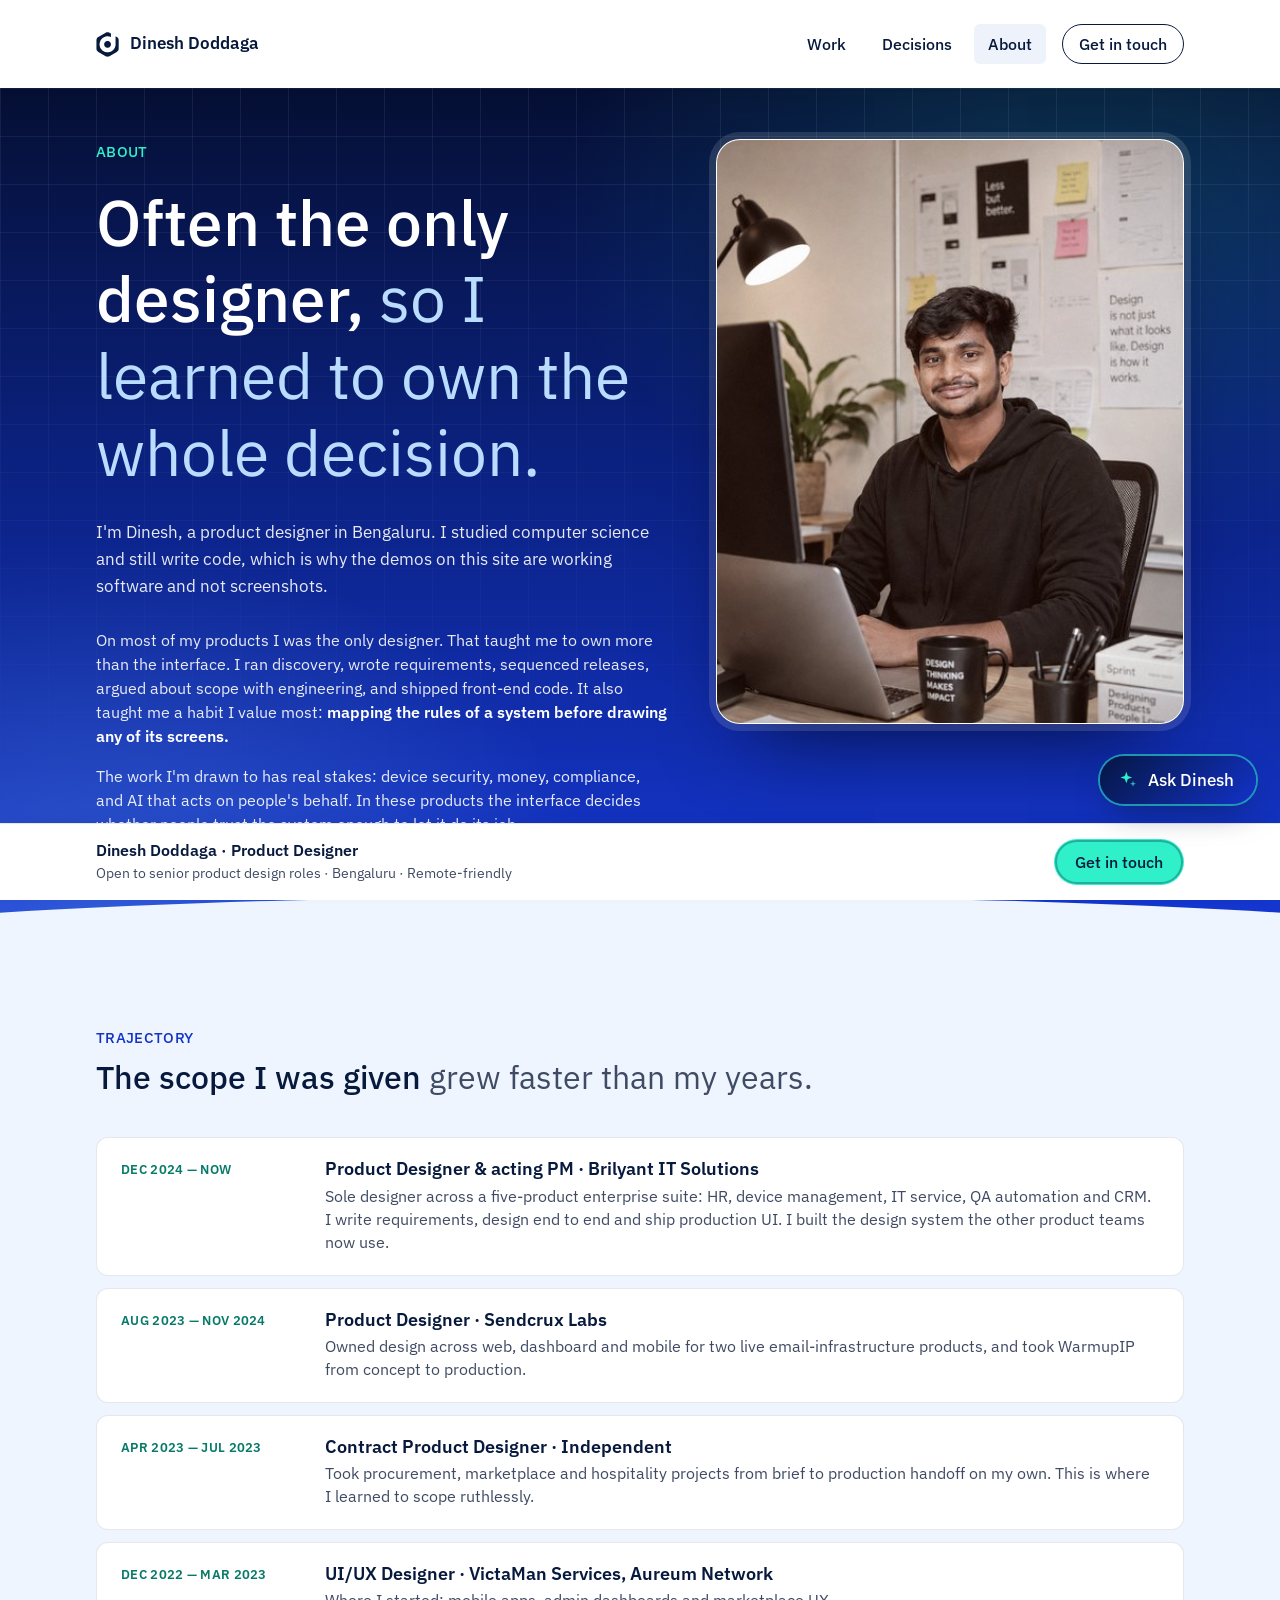
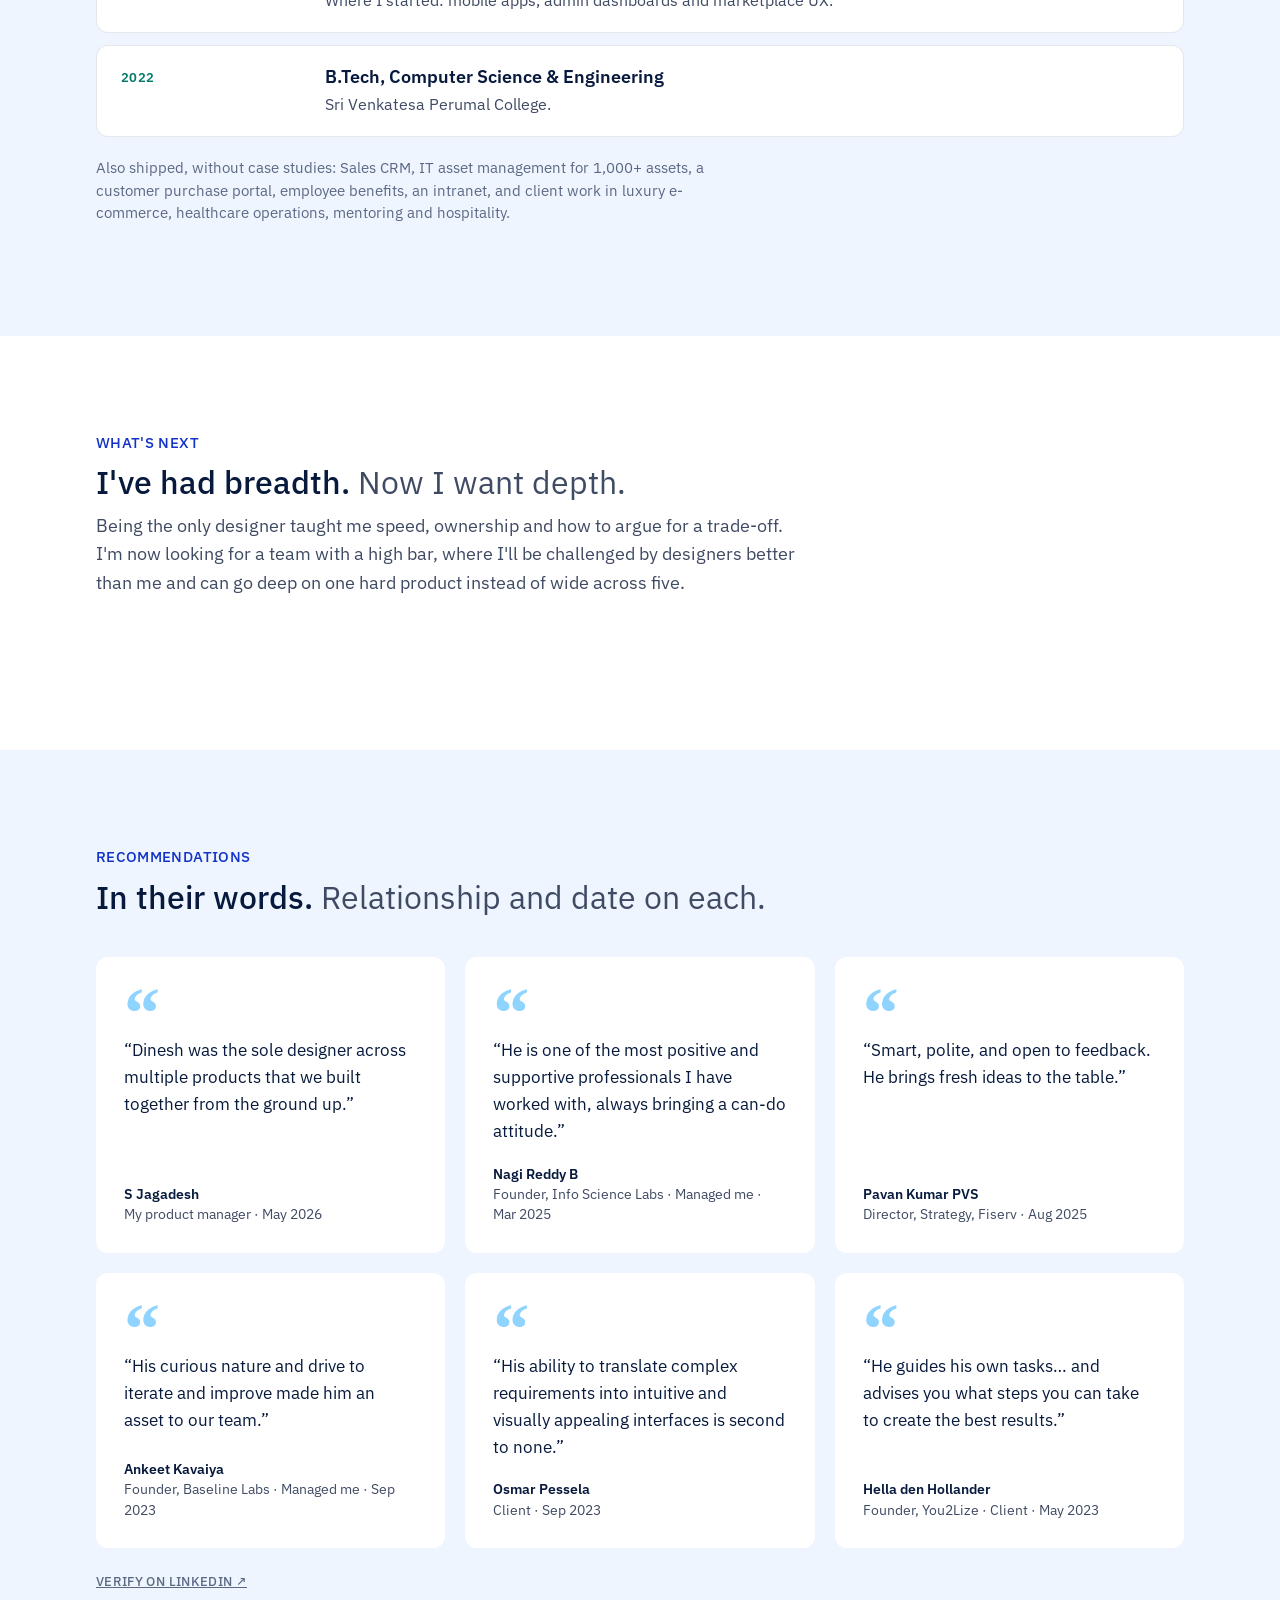
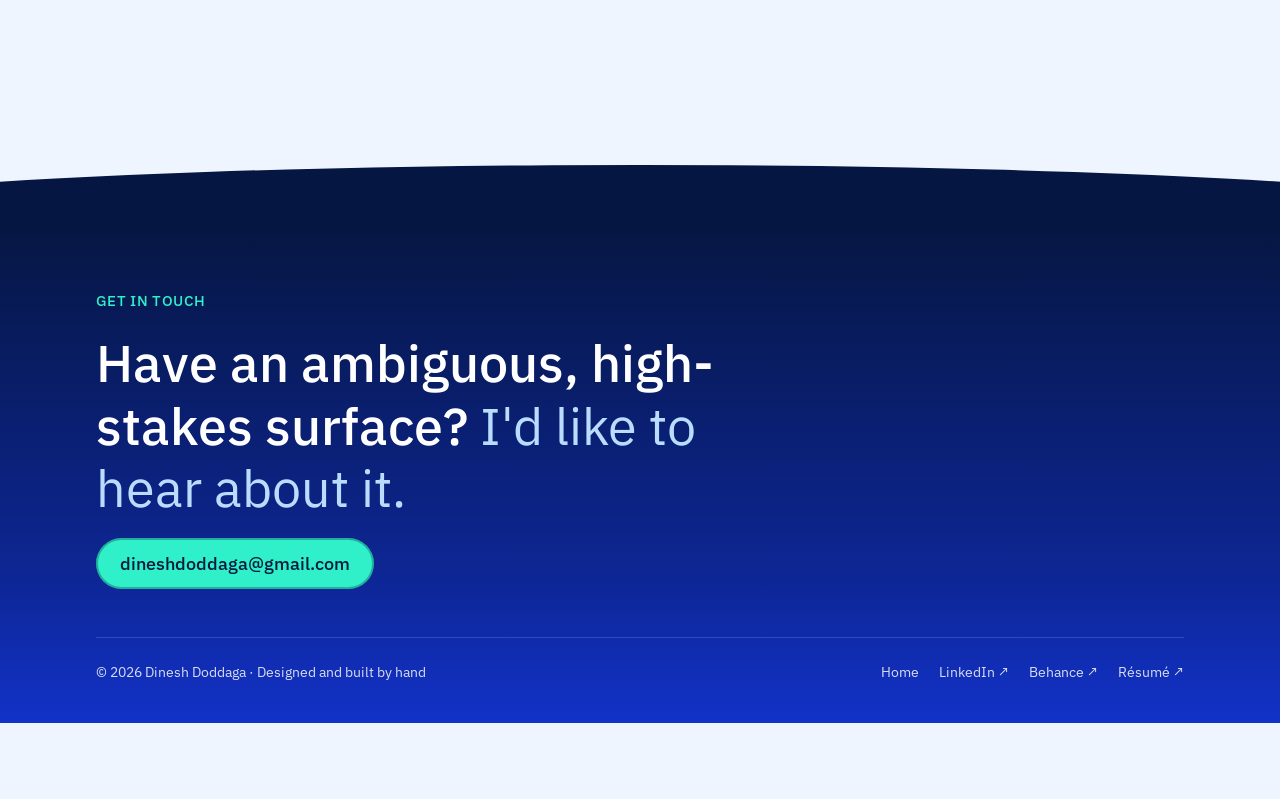
==== commit de094351: "twe" ====
--- a/about.html
+++ b/about.html
@@ -1,80 +1,191 @@
 <!doctype html>
 <html lang="en" data-brand="d">
+
 <head>
-<meta charset="utf-8">
-<meta name="viewport" content="width=device-width, initial-scale=1, viewport-fit=cover">
-<title>About — Dinesh Doddaga</title>
-<meta name="description" content="Dinesh Doddaga — product designer in Bengaluru. Background, trajectory, and what I'm looking for next.">
-<script>document.documentElement.classList.add('js');(function(){try{var q=new URLSearchParams(location.search).get('brand'),s=sessionStorage;if(q){s.setItem('dd-brand',q);}var b=s.getItem('dd-brand');if(b)document.documentElement.dataset.brand=b;}catch(e){}})();</script>
-<link rel="preconnect" href="https://fonts.googleapis.com"><link rel="preconnect" href="https://fonts.gstatic.com" crossorigin>
-<link href="https://fonts.googleapis.com/css2?family=IBM+Plex+Sans:wght@400;500;600;700&family=IBM+Plex+Mono:wght@400;500&display=swap" rel="stylesheet">
-<link rel="stylesheet" href="assets/styles.css?v=33">
-<link rel="icon" href="data:image/svg+xml,%3Csvg%20xmlns%3D%22http%3A//www.w3.org/2000/svg%22%20viewBox%3D%220%200%2055%2061%22%3E%3Crect%20width%3D%2255%22%20height%3D%2261%22%20rx%3D%2213%22%20fill%3D%22%2308080a%22/%3E%3Cpath%20d%3D%22M35.9272%2030.0833C35.9272%2030.6302%2035.8751%2031.1667%2035.7709%2031.7031C35.6615%2032.2344%2035.5053%2032.7552%2035.297%2033.2552C35.0886%2033.7604%2034.8334%2034.2396%2034.5313%2034.6875C34.2293%2035.1406%2033.8855%2035.5625%2033.5001%2035.9479C33.1147%2036.3281%2032.698%2036.6719%2032.2449%2036.974C31.7918%2037.276%2031.3178%2037.5313%2030.8126%2037.7396C30.3126%2037.9479%2029.7917%2038.1094%2029.2605%2038.2135C28.724%2038.3177%2028.1876%2038.375%2027.6407%2038.375C27.099%2038.375%2026.5574%2038.3177%2026.0261%2038.2135C25.4897%2038.1094%2024.974%2037.9479%2024.4688%2037.7396C23.9688%2037.5313%2023.4897%2037.276%2023.0365%2036.974C22.5834%2036.6719%2022.1667%2036.3281%2021.7813%2035.9479C21.3959%2035.5625%2021.0522%2035.1406%2020.7501%2034.6875C20.448%2034.2396%2020.1928%2033.7604%2019.9845%2033.2552C19.7761%2032.7552%2019.6199%2032.2344%2019.5157%2031.7031C19.4063%2031.1667%2019.3542%2030.6302%2019.3542%2030.0833C19.3542%2029.5417%2019.4063%2029.0052%2019.5157%2028.4688C19.6199%2027.9375%2019.7761%2027.4167%2019.9845%2026.9167C20.1928%2026.4115%2020.448%2025.9323%2020.7501%2025.4844C21.0522%2025.0312%2021.3959%2024.6094%2021.7813%2024.224C22.1667%2023.8438%2022.5834%2023.5%2023.0365%2023.1979C23.4897%2022.8958%2023.9688%2022.6406%2024.4688%2022.4323C24.974%2022.224%2025.4897%2022.0625%2026.0261%2021.9583C26.5574%2021.8542%2027.099%2021.7969%2027.6407%2021.7969C28.1876%2021.7969%2028.724%2021.8542%2029.2605%2021.9583C29.7917%2022.0625%2030.3126%2022.224%2030.8126%2022.4323C31.3178%2022.6406%2031.7918%2022.8958%2032.2449%2023.1979C32.698%2023.5%2033.1147%2023.8438%2033.5001%2024.224C33.8855%2024.6094%2034.2293%2025.0312%2034.5313%2025.4844C34.8334%2025.9323%2035.0886%2026.4115%2035.297%2026.9167C35.5053%2027.4167%2035.6615%2027.9375%2035.7709%2028.4688C35.8751%2029.0052%2035.9272%2029.5417%2035.9272%2030.0833Z%22%20fill%3D%22%23f5f5f6%22/%3E%3Cpath%20d%3D%22M50.1301%2012.052L47.151%2010.3333V30.8124H47.1353C47.1093%2031.5051%2047.0468%2032.1926%2046.9478%2032.8801C46.8489%2033.5676%2046.7135%2034.2447%2046.5416%2034.9166C46.3697%2035.5885%2046.1614%2036.2447%2045.9166%2036.8958C45.677%2037.5468%2045.401%2038.1822%2045.0885%2038.802C44.7812%2039.4218%2044.4374%2040.0208%2044.0624%2040.6041C43.6874%2041.1874%2043.2864%2041.7499%2042.8489%2042.2916C42.4166%2042.828%2041.953%2043.3437%2041.4635%2043.8385C40.9791%2044.328%2040.4635%2044.7916%2039.927%2045.2291C39.3853%2045.6614%2038.828%2046.0676%2038.2447%2046.4478C37.6614%2046.8228%2037.0624%2047.1666%2036.4426%2047.4791C35.8228%2047.7916%2035.1926%2048.0728%2034.5416%2048.3176C33.8958%2048.5624%2033.2343%2048.7708%2032.5676%2048.9426C31.8958%2049.1197%2031.2187%2049.2603%2030.5312%2049.3593C29.8437%2049.4635%2029.1562%2049.5312%2028.4635%2049.5572C27.7708%2049.5885%2027.078%2049.578%2026.3905%2049.5312C25.6978%2049.4895%2025.0103%2049.4062%2024.328%2049.2916C23.6458%2049.1718%2022.9687%2049.0155%2022.302%2048.828C21.6353%2048.6353%2020.9843%2048.4114%2020.3385%2048.151C19.6978%2047.8905%2019.0728%2047.5989%2018.4583%2047.2708C17.8489%2046.9478%2017.2551%2046.5885%2016.6822%2046.1978C16.1093%2045.8072%2015.5572%2045.3905%2015.0312%2044.9374C14.5051%2044.4895%2013.9999%2044.0155%2013.5208%2043.5155C13.0468%2043.0103%2012.5937%2042.4843%2012.1718%2041.9374C11.7499%2041.3853%2011.3593%2040.8124%2010.9999%2040.2239C10.6405%2039.6301%2010.3124%2039.0208%2010.0155%2038.3958C9.71867%2037.7655%209.45825%2037.1249%209.22909%2036.4739C9.00513%2035.8176%208.81242%2035.151%208.65617%2034.4791C8.49992%2033.802%208.38013%2033.1197%208.29679%2032.4322C8.21346%2031.7447%208.16659%2031.0572%208.15617%2030.3645C8.14575%2029.6718%208.17179%2028.9791%208.23429%2028.2864C8.29679%2027.5989%208.39575%2026.9114%208.53638%2026.2343C8.67179%2025.552%208.84367%2024.8853%209.052%2024.2239C9.26034%2023.5624%209.49992%2022.9114%209.78117%2022.276C10.0572%2021.6458%2010.3645%2021.026%2010.7083%2020.4218C11.052%2019.8228%2011.427%2019.2395%2011.8333%2018.677C12.2343%2018.1145%2012.6718%2017.5728%2013.1353%2017.0572C13.5937%2016.5416%2014.0833%2016.052%2014.5989%2015.5885C15.1145%2015.1249%2015.651%2014.6874%2016.2135%2014.2812C16.776%2013.8749%2017.3541%2013.4999%2017.9583%2013.1562C18.5572%2012.8124%2019.177%2012.4999%2019.8124%2012.2239C20.4478%2011.9426%2021.0937%2011.6978%2021.7551%2011.4895C22.4166%2011.2812%2023.0833%2011.1041%2023.7655%2010.9687C24.4426%2010.828%2025.1249%2010.7291%2025.8176%2010.6614C26.5051%2010.5989%2027.1978%2010.5676%2027.8905%2010.578C28.5833%2010.5885%2029.276%2010.6301%2029.9635%2010.7135C30.651%2010.7968%2031.3333%2010.9166%2032.0103%2011.0676C32.6822%2011.2239%2033.3489%2011.4166%2034.0051%2011.6405C34.6614%2011.8645%2035.302%2012.1249%2035.927%2012.4218V3.85409L32.276%201.74471C31.5728%201.33846%2030.828%201.03117%2030.0416%200.822835C29.2551%200.609294%2028.453%200.505127%2027.6405%200.505127C26.828%200.505127%2026.026%200.609294%2025.2447%200.822835C24.4583%201.03117%2023.7135%201.33846%2023.0051%201.74471L5.15617%2012.052C4.44784%2012.4583%203.80721%2012.9478%203.23429%2013.526C2.66138%2014.0989%202.16659%2014.7395%201.76034%2015.4478C1.35409%2016.151%201.04679%2016.8958%200.833252%2017.6822C0.624919%2018.4687%200.520752%2019.2655%200.520752%2020.078V40.6926C0.520752%2041.5051%200.624919%2042.3072%200.833252%2043.0937C1.04679%2043.8801%201.35409%2044.6249%201.76034%2045.328C2.16659%2046.0312%202.66138%2046.6718%203.23429%2047.2499C3.80721%2047.8228%204.44784%2048.3124%205.15617%2048.7187L23.0051%2059.026C23.7135%2059.4322%2024.4583%2059.7447%2025.2447%2059.953C26.026%2060.1614%2026.828%2060.2708%2027.6405%2060.2708C28.453%2060.2708%2029.2551%2060.1614%2030.0416%2059.953C30.828%2059.7447%2031.5728%2059.4322%2032.276%2059.026L50.1301%2048.7187C50.8333%2048.3124%2051.4739%2047.8228%2052.0468%2047.2447C52.6249%2046.6718%2053.1145%2046.0312%2053.5208%2045.328C53.927%2044.6197%2054.2395%2043.8749%2054.4478%2043.0885C54.6562%2042.3072%2054.7655%2041.5051%2054.7655%2040.6926V20.078C54.7655%2019.2655%2054.6562%2018.4687%2054.4478%2017.6822C54.2395%2016.8958%2053.927%2016.151%2053.5208%2015.4478C53.1145%2014.7395%2052.6249%2014.0989%2052.0468%2013.526C51.4739%2012.9478%2050.8333%2012.4583%2050.1301%2012.052Z%22%20fill%3D%22%23f5f5f6%22/%3E%3C/svg%3E">
+  <meta charset="utf-8">
+  <meta name="viewport" content="width=device-width, initial-scale=1, viewport-fit=cover">
+  <title>About — Dinesh Doddaga</title>
+  <meta name="description"
+    content="Dinesh Doddaga — product designer in Bengaluru. Background, trajectory, and what I'm looking for next.">
+  <script>document.documentElement.classList.add('js'); (function () { try { var q = new URLSearchParams(location.search).get('brand'), s = sessionStorage; if (q) { s.setItem('dd-brand', q); } var b = s.getItem('dd-brand'); if (b) document.documentElement.dataset.brand = b; } catch (e) { } })();</script>
+  <link rel="preconnect" href="https://fonts.googleapis.com">
+  <link rel="preconnect" href="https://fonts.gstatic.com" crossorigin>
+  <link
+    href="https://fonts.googleapis.com/css2?family=IBM+Plex+Sans:wght@400;500;600;700&family=IBM+Plex+Mono:wght@400;500&display=swap"
+    rel="stylesheet">
+  <link rel="stylesheet" href="assets/styles.css?v=33">
+  <link rel="icon"
+    href="data:image/svg+xml,%3Csvg%20xmlns%3D%22http%3A//www.w3.org/2000/svg%22%20viewBox%3D%220%200%2055%2061%22%3E%3Crect%20width%3D%2255%22%20height%3D%2261%22%20rx%3D%2213%22%20fill%3D%22%2308080a%22/%3E%3Cpath%20d%3D%22M35.9272%2030.0833C35.9272%2030.6302%2035.8751%2031.1667%2035.7709%2031.7031C35.6615%2032.2344%2035.5053%2032.7552%2035.297%2033.2552C35.0886%2033.7604%2034.8334%2034.2396%2034.5313%2034.6875C34.2293%2035.1406%2033.8855%2035.5625%2033.5001%2035.9479C33.1147%2036.3281%2032.698%2036.6719%2032.2449%2036.974C31.7918%2037.276%2031.3178%2037.5313%2030.8126%2037.7396C30.3126%2037.9479%2029.7917%2038.1094%2029.2605%2038.2135C28.724%2038.3177%2028.1876%2038.375%2027.6407%2038.375C27.099%2038.375%2026.5574%2038.3177%2026.0261%2038.2135C25.4897%2038.1094%2024.974%2037.9479%2024.4688%2037.7396C23.9688%2037.5313%2023.4897%2037.276%2023.0365%2036.974C22.5834%2036.6719%2022.1667%2036.3281%2021.7813%2035.9479C21.3959%2035.5625%2021.0522%2035.1406%2020.7501%2034.6875C20.448%2034.2396%2020.1928%2033.7604%2019.9845%2033.2552C19.7761%2032.7552%2019.6199%2032.2344%2019.5157%2031.7031C19.4063%2031.1667%2019.3542%2030.6302%2019.3542%2030.0833C19.3542%2029.5417%2019.4063%2029.0052%2019.5157%2028.4688C19.6199%2027.9375%2019.7761%2027.4167%2019.9845%2026.9167C20.1928%2026.4115%2020.448%2025.9323%2020.7501%2025.4844C21.0522%2025.0312%2021.3959%2024.6094%2021.7813%2024.224C22.1667%2023.8438%2022.5834%2023.5%2023.0365%2023.1979C23.4897%2022.8958%2023.9688%2022.6406%2024.4688%2022.4323C24.974%2022.224%2025.4897%2022.0625%2026.0261%2021.9583C26.5574%2021.8542%2027.099%2021.7969%2027.6407%2021.7969C28.1876%2021.7969%2028.724%2021.8542%2029.2605%2021.9583C29.7917%2022.0625%2030.3126%2022.224%2030.8126%2022.4323C31.3178%2022.6406%2031.7918%2022.8958%2032.2449%2023.1979C32.698%2023.5%2033.1147%2023.8438%2033.5001%2024.224C33.8855%2024.6094%2034.2293%2025.0312%2034.5313%2025.4844C34.8334%2025.9323%2035.0886%2026.4115%2035.297%2026.9167C35.5053%2027.4167%2035.6615%2027.9375%2035.7709%2028.4688C35.8751%2029.0052%2035.9272%2029.5417%2035.9272%2030.0833Z%22%20fill%3D%22%23f5f5f6%22/%3E%3Cpath%20d%3D%22M50.1301%2012.052L47.151%2010.3333V30.8124H47.1353C47.1093%2031.5051%2047.0468%2032.1926%2046.9478%2032.8801C46.8489%2033.5676%2046.7135%2034.2447%2046.5416%2034.9166C46.3697%2035.5885%2046.1614%2036.2447%2045.9166%2036.8958C45.677%2037.5468%2045.401%2038.1822%2045.0885%2038.802C44.7812%2039.4218%2044.4374%2040.0208%2044.0624%2040.6041C43.6874%2041.1874%2043.2864%2041.7499%2042.8489%2042.2916C42.4166%2042.828%2041.953%2043.3437%2041.4635%2043.8385C40.9791%2044.328%2040.4635%2044.7916%2039.927%2045.2291C39.3853%2045.6614%2038.828%2046.0676%2038.2447%2046.4478C37.6614%2046.8228%2037.0624%2047.1666%2036.4426%2047.4791C35.8228%2047.7916%2035.1926%2048.0728%2034.5416%2048.3176C33.8958%2048.5624%2033.2343%2048.7708%2032.5676%2048.9426C31.8958%2049.1197%2031.2187%2049.2603%2030.5312%2049.3593C29.8437%2049.4635%2029.1562%2049.5312%2028.4635%2049.5572C27.7708%2049.5885%2027.078%2049.578%2026.3905%2049.5312C25.6978%2049.4895%2025.0103%2049.4062%2024.328%2049.2916C23.6458%2049.1718%2022.9687%2049.0155%2022.302%2048.828C21.6353%2048.6353%2020.9843%2048.4114%2020.3385%2048.151C19.6978%2047.8905%2019.0728%2047.5989%2018.4583%2047.2708C17.8489%2046.9478%2017.2551%2046.5885%2016.6822%2046.1978C16.1093%2045.8072%2015.5572%2045.3905%2015.0312%2044.9374C14.5051%2044.4895%2013.9999%2044.0155%2013.5208%2043.5155C13.0468%2043.0103%2012.5937%2042.4843%2012.1718%2041.9374C11.7499%2041.3853%2011.3593%2040.8124%2010.9999%2040.2239C10.6405%2039.6301%2010.3124%2039.0208%2010.0155%2038.3958C9.71867%2037.7655%209.45825%2037.1249%209.22909%2036.4739C9.00513%2035.8176%208.81242%2035.151%208.65617%2034.4791C8.49992%2033.802%208.38013%2033.1197%208.29679%2032.4322C8.21346%2031.7447%208.16659%2031.0572%208.15617%2030.3645C8.14575%2029.6718%208.17179%2028.9791%208.23429%2028.2864C8.29679%2027.5989%208.39575%2026.9114%208.53638%2026.2343C8.67179%2025.552%208.84367%2024.8853%209.052%2024.2239C9.26034%2023.5624%209.49992%2022.9114%209.78117%2022.276C10.0572%2021.6458%2010.3645%2021.026%2010.7083%2020.4218C11.052%2019.8228%2011.427%2019.2395%2011.8333%2018.677C12.2343%2018.1145%2012.6718%2017.5728%2013.1353%2017.0572C13.5937%2016.5416%2014.0833%2016.052%2014.5989%2015.5885C15.1145%2015.1249%2015.651%2014.6874%2016.2135%2014.2812C16.776%2013.8749%2017.3541%2013.4999%2017.9583%2013.1562C18.5572%2012.8124%2019.177%2012.4999%2019.8124%2012.2239C20.4478%2011.9426%2021.0937%2011.6978%2021.7551%2011.4895C22.4166%2011.2812%2023.0833%2011.1041%2023.7655%2010.9687C24.4426%2010.828%2025.1249%2010.7291%2025.8176%2010.6614C26.5051%2010.5989%2027.1978%2010.5676%2027.8905%2010.578C28.5833%2010.5885%2029.276%2010.6301%2029.9635%2010.7135C30.651%2010.7968%2031.3333%2010.9166%2032.0103%2011.0676C32.6822%2011.2239%2033.3489%2011.4166%2034.0051%2011.6405C34.6614%2011.8645%2035.302%2012.1249%2035.927%2012.4218V3.85409L32.276%201.74471C31.5728%201.33846%2030.828%201.03117%2030.0416%200.822835C29.2551%200.609294%2028.453%200.505127%2027.6405%200.505127C26.828%200.505127%2026.026%200.609294%2025.2447%200.822835C24.4583%201.03117%2023.7135%201.33846%2023.0051%201.74471L5.15617%2012.052C4.44784%2012.4583%203.80721%2012.9478%203.23429%2013.526C2.66138%2014.0989%202.16659%2014.7395%201.76034%2015.4478C1.35409%2016.151%201.04679%2016.8958%200.833252%2017.6822C0.624919%2018.4687%200.520752%2019.2655%200.520752%2020.078V40.6926C0.520752%2041.5051%200.624919%2042.3072%200.833252%2043.0937C1.04679%2043.8801%201.35409%2044.6249%201.76034%2045.328C2.16659%2046.0312%202.66138%2046.6718%203.23429%2047.2499C3.80721%2047.8228%204.44784%2048.3124%205.15617%2048.7187L23.0051%2059.026C23.7135%2059.4322%2024.4583%2059.7447%2025.2447%2059.953C26.026%2060.1614%2026.828%2060.2708%2027.6405%2060.2708C28.453%2060.2708%2029.2551%2060.1614%2030.0416%2059.953C30.828%2059.7447%2031.5728%2059.4322%2032.276%2059.026L50.1301%2048.7187C50.8333%2048.3124%2051.4739%2047.8228%2052.0468%2047.2447C52.6249%2046.6718%2053.1145%2046.0312%2053.5208%2045.328C53.927%2044.6197%2054.2395%2043.8749%2054.4478%2043.0885C54.6562%2042.3072%2054.7655%2041.5051%2054.7655%2040.6926V20.078C54.7655%2019.2655%2054.6562%2018.4687%2054.4478%2017.6822C54.2395%2016.8958%2053.927%2016.151%2053.5208%2015.4478C53.1145%2014.7395%2052.6249%2014.0989%2052.0468%2013.526C51.4739%2012.9478%2050.8333%2012.4583%2050.1301%2012.052Z%22%20fill%3D%22%23f5f5f6%22/%3E%3C/svg%3E">
 </head>
+
 <body>
-<a class="skip" href="#main">Skip to content</a>
-<nav class="nav" aria-label="Primary"><div class="wrap nav-in">
-  <a class="brand" href="index.html"><span class="brand-mark" aria-hidden="true"><svg class="logo-mark" viewBox="0 0 55 61" fill="none" xmlns="http://www.w3.org/2000/svg" aria-hidden="true"><path d="M35.9272 30.0833C35.9272 30.6302 35.8751 31.1667 35.7709 31.7031C35.6615 32.2344 35.5053 32.7552 35.297 33.2552C35.0886 33.7604 34.8334 34.2396 34.5313 34.6875C34.2293 35.1406 33.8855 35.5625 33.5001 35.9479C33.1147 36.3281 32.698 36.6719 32.2449 36.974C31.7918 37.276 31.3178 37.5313 30.8126 37.7396C30.3126 37.9479 29.7917 38.1094 29.2605 38.2135C28.724 38.3177 28.1876 38.375 27.6407 38.375C27.099 38.375 26.5574 38.3177 26.0261 38.2135C25.4897 38.1094 24.974 37.9479 24.4688 37.7396C23.9688 37.5313 23.4897 37.276 23.0365 36.974C22.5834 36.6719 22.1667 36.3281 21.7813 35.9479C21.3959 35.5625 21.0522 35.1406 20.7501 34.6875C20.448 34.2396 20.1928 33.7604 19.9845 33.2552C19.7761 32.7552 19.6199 32.2344 19.5157 31.7031C19.4063 31.1667 19.3542 30.6302 19.3542 30.0833C19.3542 29.5417 19.4063 29.0052 19.5157 28.4688C19.6199 27.9375 19.7761 27.4167 19.9845 26.9167C20.1928 26.4115 20.448 25.9323 20.7501 25.4844C21.0522 25.0312 21.3959 24.6094 21.7813 24.224C22.1667 23.8438 22.5834 23.5 23.0365 23.1979C23.4897 22.8958 23.9688 22.6406 24.4688 22.4323C24.974 22.224 25.4897 22.0625 26.0261 21.9583C26.5574 21.8542 27.099 21.7969 27.6407 21.7969C28.1876 21.7969 28.724 21.8542 29.2605 21.9583C29.7917 22.0625 30.3126 22.224 30.8126 22.4323C31.3178 22.6406 31.7918 22.8958 32.2449 23.1979C32.698 23.5 33.1147 23.8438 33.5001 24.224C33.8855 24.6094 34.2293 25.0312 34.5313 25.4844C34.8334 25.9323 35.0886 26.4115 35.297 26.9167C35.5053 27.4167 35.6615 27.9375 35.7709 28.4688C35.8751 29.0052 35.9272 29.5417 35.9272 30.0833Z" fill="currentColor"/><path d="M50.1301 12.052L47.151 10.3333V30.8124H47.1353C47.1093 31.5051 47.0468 32.1926 46.9478 32.8801C46.8489 33.5676 46.7135 34.2447 46.5416 34.9166C46.3697 35.5885 46.1614 36.2447 45.9166 36.8958C45.677 37.5468 45.401 38.1822 45.0885 38.802C44.7812 39.4218 44.4374 40.0208 44.0624 40.6041C43.6874 41.1874 43.2864 41.7499 42.8489 42.2916C42.4166 42.828 41.953 43.3437 41.4635 43.8385C40.9791 44.328 40.4635 44.7916 39.927 45.2291C39.3853 45.6614 38.828 46.0676 38.2447 46.4478C37.6614 46.8228 37.0624 47.1666 36.4426 47.4791C35.8228 47.7916 35.1926 48.0728 34.5416 48.3176C33.8958 48.5624 33.2343 48.7708 32.5676 48.9426C31.8958 49.1197 31.2187 49.2603 30.5312 49.3593C29.8437 49.4635 29.1562 49.5312 28.4635 49.5572C27.7708 49.5885 27.078 49.578 26.3905 49.5312C25.6978 49.4895 25.0103 49.4062 24.328 49.2916C23.6458 49.1718 22.9687 49.0155 22.302 48.828C21.6353 48.6353 20.9843 48.4114 20.3385 48.151C19.6978 47.8905 19.0728 47.5989 18.4583 47.2708C17.8489 46.9478 17.2551 46.5885 16.6822 46.1978C16.1093 45.8072 15.5572 45.3905 15.0312 44.9374C14.5051 44.4895 13.9999 44.0155 13.5208 43.5155C13.0468 43.0103 12.5937 42.4843 12.1718 41.9374C11.7499 41.3853 11.3593 40.8124 10.9999 40.2239C10.6405 39.6301 10.3124 39.0208 10.0155 38.3958C9.71867 37.7655 9.45825 37.1249 9.22909 36.4739C9.00513 35.8176 8.81242 35.151 8.65617 34.4791C8.49992 33.802 8.38013 33.1197 8.29679 32.4322C8.21346 31.7447 8.16659 31.0572 8.15617 30.3645C8.14575 29.6718 8.17179 28.9791 8.23429 28.2864C8.29679 27.5989 8.39575 26.9114 8.53638 26.2343C8.67179 25.552 8.84367 24.8853 9.052 24.2239C9.26034 23.5624 9.49992 22.9114 9.78117 22.276C10.0572 21.6458 10.3645 21.026 10.7083 20.4218C11.052 19.8228 11.427 19.2395 11.8333 18.677C12.2343 18.1145 12.6718 17.5728 13.1353 17.0572C13.5937 16.5416 14.0833 16.052 14.5989 15.5885C15.1145 15.1249 15.651 14.6874 16.2135 14.2812C16.776 13.8749 17.3541 13.4999 17.9583 13.1562C18.5572 12.8124 19.177 12.4999 19.8124 12.2239C20.4478 11.9426 21.0937 11.6978 21.7551 11.4895C22.4166 11.2812 23.0833 11.1041 23.7655 10.9687C24.4426 10.828 25.1249 10.7291 25.8176 10.6614C26.5051 10.5989 27.1978 10.5676 27.8905 10.578C28.5833 10.5885 29.276 10.6301 29.9635 10.7135C30.651 10.7968 31.3333 10.9166 32.0103 11.0676C32.6822 11.2239 33.3489 11.4166 34.0051 11.6405C34.6614 11.8645 35.302 12.1249 35.927 12.4218V3.85409L32.276 1.74471C31.5728 1.33846 30.828 1.03117 30.0416 0.822835C29.2551 0.609294 28.453 0.505127 27.6405 0.505127C26.828 0.505127 26.026 0.609294 25.2447 0.822835C24.4583 1.03117 23.7135 1.33846 23.0051 1.74471L5.15617 12.052C4.44784 12.4583 3.80721 12.9478 3.23429 13.526C2.66138 14.0989 2.16659 14.7395 1.76034 15.4478C1.35409 16.151 1.04679 16.8958 0.833252 17.6822C0.624919 18.4687 0.520752 19.2655 0.520752 20.078V40.6926C0.520752 41.5051 0.624919 42.3072 0.833252 43.0937C1.04679 43.8801 1.35409 44.6249 1.76034 45.328C2.16659 46.0312 2.66138 46.6718 3.23429 47.2499C3.80721 47.8228 4.44784 48.3124 5.15617 48.7187L23.0051 59.026C23.7135 59.4322 24.4583 59.7447 25.2447 59.953C26.026 60.1614 26.828 60.2708 27.6405 60.2708C28.453 60.2708 29.2551 60.1614 30.0416 59.953C30.828 59.7447 31.5728 59.4322 32.276 59.026L50.1301 48.7187C50.8333 48.3124 51.4739 47.8228 52.0468 47.2447C52.6249 46.6718 53.1145 46.0312 53.5208 45.328C53.927 44.6197 54.2395 43.8749 54.4478 43.0885C54.6562 42.3072 54.7655 41.5051 54.7655 40.6926V20.078C54.7655 19.2655 54.6562 18.4687 54.4478 17.6822C54.2395 16.8958 53.927 16.151 53.5208 15.4478C53.1145 14.7395 52.6249 14.0989 52.0468 13.526C51.4739 12.9478 50.8333 12.4583 50.1301 12.052Z" fill="currentColor"/></svg></span>Dinesh Doddaga</a>
-  <div class="nav-links"><a href="index.html#work">Work</a><a href="index.html#decisions">Decisions</a><a href="about.html" aria-current="page" class="keep">About</a><a class="cta" href="contact.html">Get in touch</a></div>
-</div></nav>
+  <a class="skip" href="#main">Skip to content</a>
+  <nav class="nav" aria-label="Primary">
+    <div class="wrap nav-in">
+      <a class="brand" href="index.html"><span class="brand-mark" aria-hidden="true"><svg class="logo-mark"
+            viewBox="0 0 55 61" fill="none" xmlns="http://www.w3.org/2000/svg" aria-hidden="true">
+            <path
+              d="M35.9272 30.0833C35.9272 30.6302 35.8751 31.1667 35.7709 31.7031C35.6615 32.2344 35.5053 32.7552 35.297 33.2552C35.0886 33.7604 34.8334 34.2396 34.5313 34.6875C34.2293 35.1406 33.8855 35.5625 33.5001 35.9479C33.1147 36.3281 32.698 36.6719 32.2449 36.974C31.7918 37.276 31.3178 37.5313 30.8126 37.7396C30.3126 37.9479 29.7917 38.1094 29.2605 38.2135C28.724 38.3177 28.1876 38.375 27.6407 38.375C27.099 38.375 26.5574 38.3177 26.0261 38.2135C25.4897 38.1094 24.974 37.9479 24.4688 37.7396C23.9688 37.5313 23.4897 37.276 23.0365 36.974C22.5834 36.6719 22.1667 36.3281 21.7813 35.9479C21.3959 35.5625 21.0522 35.1406 20.7501 34.6875C20.448 34.2396 20.1928 33.7604 19.9845 33.2552C19.7761 32.7552 19.6199 32.2344 19.5157 31.7031C19.4063 31.1667 19.3542 30.6302 19.3542 30.0833C19.3542 29.5417 19.4063 29.0052 19.5157 28.4688C19.6199 27.9375 19.7761 27.4167 19.9845 26.9167C20.1928 26.4115 20.448 25.9323 20.7501 25.4844C21.0522 25.0312 21.3959 24.6094 21.7813 24.224C22.1667 23.8438 22.5834 23.5 23.0365 23.1979C23.4897 22.8958 23.9688 22.6406 24.4688 22.4323C24.974 22.224 25.4897 22.0625 26.0261 21.9583C26.5574 21.8542 27.099 21.7969 27.6407 21.7969C28.1876 21.7969 28.724 21.8542 29.2605 21.9583C29.7917 22.0625 30.3126 22.224 30.8126 22.4323C31.3178 22.6406 31.7918 22.8958 32.2449 23.1979C32.698 23.5 33.1147 23.8438 33.5001 24.224C33.8855 24.6094 34.2293 25.0312 34.5313 25.4844C34.8334 25.9323 35.0886 26.4115 35.297 26.9167C35.5053 27.4167 35.6615 27.9375 35.7709 28.4688C35.8751 29.0052 35.9272 29.5417 35.9272 30.0833Z"
+              fill="currentColor" />
+            <path
+              d="M50.1301 12.052L47.151 10.3333V30.8124H47.1353C47.1093 31.5051 47.0468 32.1926 46.9478 32.8801C46.8489 33.5676 46.7135 34.2447 46.5416 34.9166C46.3697 35.5885 46.1614 36.2447 45.9166 36.8958C45.677 37.5468 45.401 38.1822 45.0885 38.802C44.7812 39.4218 44.4374 40.0208 44.0624 40.6041C43.6874 41.1874 43.2864 41.7499 42.8489 42.2916C42.4166 42.828 41.953 43.3437 41.4635 43.8385C40.9791 44.328 40.4635 44.7916 39.927 45.2291C39.3853 45.6614 38.828 46.0676 38.2447 46.4478C37.6614 46.8228 37.0624 47.1666 36.4426 47.4791C35.8228 47.7916 35.1926 48.0728 34.5416 48.3176C33.8958 48.5624 33.2343 48.7708 32.5676 48.9426C31.8958 49.1197 31.2187 49.2603 30.5312 49.3593C29.8437 49.4635 29.1562 49.5312 28.4635 49.5572C27.7708 49.5885 27.078 49.578 26.3905 49.5312C25.6978 49.4895 25.0103 49.4062 24.328 49.2916C23.6458 49.1718 22.9687 49.0155 22.302 48.828C21.6353 48.6353 20.9843 48.4114 20.3385 48.151C19.6978 47.8905 19.0728 47.5989 18.4583 47.2708C17.8489 46.9478 17.2551 46.5885 16.6822 46.1978C16.1093 45.8072 15.5572 45.3905 15.0312 44.9374C14.5051 44.4895 13.9999 44.0155 13.5208 43.5155C13.0468 43.0103 12.5937 42.4843 12.1718 41.9374C11.7499 41.3853 11.3593 40.8124 10.9999 40.2239C10.6405 39.6301 10.3124 39.0208 10.0155 38.3958C9.71867 37.7655 9.45825 37.1249 9.22909 36.4739C9.00513 35.8176 8.81242 35.151 8.65617 34.4791C8.49992 33.802 8.38013 33.1197 8.29679 32.4322C8.21346 31.7447 8.16659 31.0572 8.15617 30.3645C8.14575 29.6718 8.17179 28.9791 8.23429 28.2864C8.29679 27.5989 8.39575 26.9114 8.53638 26.2343C8.67179 25.552 8.84367 24.8853 9.052 24.2239C9.26034 23.5624 9.49992 22.9114 9.78117 22.276C10.0572 21.6458 10.3645 21.026 10.7083 20.4218C11.052 19.8228 11.427 19.2395 11.8333 18.677C12.2343 18.1145 12.6718 17.5728 13.1353 17.0572C13.5937 16.5416 14.0833 16.052 14.5989 15.5885C15.1145 15.1249 15.651 14.6874 16.2135 14.2812C16.776 13.8749 17.3541 13.4999 17.9583 13.1562C18.5572 12.8124 19.177 12.4999 19.8124 12.2239C20.4478 11.9426 21.0937 11.6978 21.7551 11.4895C22.4166 11.2812 23.0833 11.1041 23.7655 10.9687C24.4426 10.828 25.1249 10.7291 25.8176 10.6614C26.5051 10.5989 27.1978 10.5676 27.8905 10.578C28.5833 10.5885 29.276 10.6301 29.9635 10.7135C30.651 10.7968 31.3333 10.9166 32.0103 11.0676C32.6822 11.2239 33.3489 11.4166 34.0051 11.6405C34.6614 11.8645 35.302 12.1249 35.927 12.4218V3.85409L32.276 1.74471C31.5728 1.33846 30.828 1.03117 30.0416 0.822835C29.2551 0.609294 28.453 0.505127 27.6405 0.505127C26.828 0.505127 26.026 0.609294 25.2447 0.822835C24.4583 1.03117 23.7135 1.33846 23.0051 1.74471L5.15617 12.052C4.44784 12.4583 3.80721 12.9478 3.23429 13.526C2.66138 14.0989 2.16659 14.7395 1.76034 15.4478C1.35409 16.151 1.04679 16.8958 0.833252 17.6822C0.624919 18.4687 0.520752 19.2655 0.520752 20.078V40.6926C0.520752 41.5051 0.624919 42.3072 0.833252 43.0937C1.04679 43.8801 1.35409 44.6249 1.76034 45.328C2.16659 46.0312 2.66138 46.6718 3.23429 47.2499C3.80721 47.8228 4.44784 48.3124 5.15617 48.7187L23.0051 59.026C23.7135 59.4322 24.4583 59.7447 25.2447 59.953C26.026 60.1614 26.828 60.2708 27.6405 60.2708C28.453 60.2708 29.2551 60.1614 30.0416 59.953C30.828 59.7447 31.5728 59.4322 32.276 59.026L50.1301 48.7187C50.8333 48.3124 51.4739 47.8228 52.0468 47.2447C52.6249 46.6718 53.1145 46.0312 53.5208 45.328C53.927 44.6197 54.2395 43.8749 54.4478 43.0885C54.6562 42.3072 54.7655 41.5051 54.7655 40.6926V20.078C54.7655 19.2655 54.6562 18.4687 54.4478 17.6822C54.2395 16.8958 53.927 16.151 53.5208 15.4478C53.1145 14.7395 52.6249 14.0989 52.0468 13.526C51.4739 12.9478 50.8333 12.4583 50.1301 12.052Z"
+              fill="currentColor" />
+          </svg></span>Dinesh Doddaga</a>
+      <div class="nav-links"><a href="index.html#work">Work</a><a href="index.html#decisions">Decisions</a><a
+          href="about" aria-current="page" class="keep">About</a><a class="cta" href="contact.html">Get in touch</a>
+      </div>
+    </div>
+  </nav>
 
-<main id="main">
-<header class="hero hero-bold"><div class="wrap hero-grid" style="align-items:start">
-  <div>
-    <span class="eyebrow mono">About</span>
-    <h1 class="display" style="margin:20px 0 28px;font-size:clamp(40px,5vw,72px)">Often the only designer, <span class="serif">so I learned to own the whole decision.</span></h1>
-    <div class="prose">
-      <p class="lede">I'm Dinesh, a product designer in Bengaluru. I studied computer science and still write code, which is why the demos on this site are working software and not screenshots.</p>
-      <p>On most of my products I was the only designer. That taught me to own more than the interface. I ran discovery, wrote requirements, sequenced releases, argued about scope with engineering, and shipped front-end code. It also taught me a habit I value most: <strong>mapping the rules of a system before drawing any of its screens.</strong></p>
-      <p>The work I'm drawn to has real stakes: device security, money, compliance, and AI that acts on people's behalf. In these products the interface decides whether people trust the system enough to let it do its job.</p>
+  <main id="main">
+    <header class="hero hero-bold">
+      <div class="wrap hero-grid" style="align-items:start">
+        <div>
+          <span class="eyebrow mono">About</span>
+          <h1 class="display" style="margin:20px 0 28px;font-size:clamp(40px,5vw,72px)">Often the only designer, <span
+              class="serif">so I learned to own the whole decision.</span></h1>
+          <div class="prose">
+            <p class="lede">I'm Dinesh, a product designer in Bengaluru. I studied computer science and still write
+              code, which is why the demos on this site are working software and not screenshots.</p>
+            <p>On most of my products I was the only designer. That taught me to own more than the interface. I ran
+              discovery, wrote requirements, sequenced releases, argued about scope with engineering, and shipped
+              front-end code. It also taught me a habit I value most: <strong>mapping the rules of a system before
+                drawing any of its screens.</strong></p>
+            <p>The work I'm drawn to has real stakes: device security, money, compliance, and AI that acts on people's
+              behalf. In these products the interface decides whether people trust the system enough to let it do its
+              job.</p>
+          </div>
+        </div>
+        <div class="portrait rv"><img src="assets/dinesh.jpg" srcset="assets/dinesh@1x.jpg 440w, assets/dinesh.jpg 880w"
+            sizes="(min-width:1040px) 420px, 100vw" alt="Dinesh Doddaga at his desk" width="880" height="1100"></div>
+      </div>
+    </header>
+
+    <section class="sec arc arc-page about-after">
+      <div class="wrap">
+        <div class="sec-head"><span class="eyebrow mono">Trajectory</span>
+          <h2 class="h2">The scope I was given <span class="serif">grew faster than my years.</span></h2>
+        </div>
+        <ul class="tl">
+          <li><span class="when">Dec 2024 — Now</span>
+            <div>
+              <h4>Product Designer &amp; acting PM · Brilyant IT Solutions</h4>
+              <p>Sole designer across a five-product enterprise suite: HR, device management, IT service, QA automation
+                and CRM. I write requirements, design end to end and ship production UI. I built the design system the
+                other product teams now use.</p>
+            </div>
+          </li>
+          <li><span class="when">Aug 2023 — Nov 2024</span>
+            <div>
+              <h4>Product Designer · Sendcrux Labs</h4>
+              <p>Owned design across web, dashboard and mobile for two live email-infrastructure products, and took
+                WarmupIP from concept to production.</p>
+            </div>
+          </li>
+          <li><span class="when">Apr 2023 — Jul 2023</span>
+            <div>
+              <h4>Contract Product Designer · Independent</h4>
+              <p>Took procurement, marketplace and hospitality projects from brief to production handoff on my own. This
+                is where I learned to scope ruthlessly.</p>
+            </div>
+          </li>
+          <li><span class="when">Dec 2022 — Mar 2023</span>
+            <div>
+              <h4>UI/UX Designer · VictaMan Services, Aureum Network</h4>
+              <p>Where I started: mobile apps, admin dashboards and marketplace UX.</p>
+            </div>
+          </li>
+          <li><span class="when">2022</span>
+            <div>
+              <h4>B.Tech, Computer Science &amp; Engineering</h4>
+              <p>Sri Venkatesa Perumal College.</p>
+            </div>
+          </li>
+        </ul>
+        <p class="muted" style="font-size:15px;margin-top:20px;max-width:70ch">Also shipped, without case studies: Sales
+          CRM, IT asset management for 1,000+ assets, a customer purchase portal, employee benefits, an intranet, and
+          client work in luxury e-commerce, healthcare operations, mentoring and hospitality.</p>
+      </div>
+    </section>
+
+    <section class="sec" style="background:var(--paper-2)">
+      <div class="wrap">
+        <div class="sec-head"><span class="eyebrow mono">What's next</span>
+          <div>
+            <h2 class="h2">I've had breadth. <span class="serif">Now I want depth.</span></h2>
+            <p class="lede" style="margin-top:16px">Being the only designer taught me speed, ownership and how to argue
+              for a trade-off. I'm now looking for a team with a high bar, where I'll be challenged by designers better
+              than me and can go deep on one hard product instead of wide across five.</p>
+          </div>
+        </div>
+      </div>
+    </section>
+
+    <section class="sec">
+      <div class="wrap">
+        <div class="sec-head"><span class="eyebrow mono">Recommendations</span>
+          <h2 class="h2">In their words. <span class="serif">Relationship and date on each.</span></h2>
+        </div>
+        <div class="quotes">
+          <figure class="quote">
+            <blockquote>“Dinesh was the sole designer across multiple products that we built together from the ground
+              up.”</blockquote>
+            <figcaption><strong>S Jagadesh</strong>My product manager · May 2026</figcaption>
+          </figure>
+          <figure class="quote">
+            <blockquote>“He is one of the most positive and supportive professionals I have worked with, always bringing
+              a can-do attitude.”</blockquote>
+            <figcaption><strong>Nagi Reddy B</strong>Founder, Info Science Labs · Managed me · Mar 2025</figcaption>
+          </figure>
+          <figure class="quote">
+            <blockquote>“Smart, polite, and open to feedback. He brings fresh ideas to the table.”</blockquote>
+            <figcaption><strong>Pavan Kumar PVS</strong>Director, Strategy, Fiserv · Aug 2025</figcaption>
+          </figure>
+          <figure class="quote">
+            <blockquote>“His curious nature and drive to iterate and improve made him an asset to our team.”
+            </blockquote>
+            <figcaption><strong>Ankeet Kavaiya</strong>Founder, Baseline Labs · Managed me · Sep 2023</figcaption>
+          </figure>
+          <figure class="quote">
+            <blockquote>“His ability to translate complex requirements into intuitive and visually appealing interfaces
+              is second to none.”</blockquote>
+            <figcaption><strong>Osmar Pessela</strong>Client · Sep 2023</figcaption>
+          </figure>
+          <figure class="quote">
+            <blockquote>“He guides his own tasks… and advises you what steps you can take to create the best results.”
+            </blockquote>
+            <figcaption><strong>Hella den Hollander</strong>Founder, You2Lize · Client · May 2023</figcaption>
+          </figure>
+        </div>
+        <p style="margin-top:20px"><a class="mono muted" href="https://www.linkedin.com/in/dinesh-doddaga-579a3a19a/"
+            target="_blank" rel="noopener">Verify on LinkedIn ↗</a></p>
+      </div>
+    </section>
+  </main>
+
+  <footer class="contact" id="contact">
+    <div class="wrap">
+      <span class="eyebrow mono">Get in touch</span>
+      <h2 class="display" style="margin-top:20px">Have an ambiguous, high-stakes surface? <span class="serif">I'd like
+          to hear about it.</span></h2>
+      <a class="contact-mail" href="mailto:dineshdoddaga@gmail.com">dineshdoddaga@gmail.com</a>
+      <div class="foot"><span>© 2026 Dinesh Doddaga · Designed and built by hand</span>
+        <nav aria-label="Footer"><a href="index.html">Home</a><a
+            href="https://www.linkedin.com/in/dinesh-doddaga-579a3a19a/" target="_blank" rel="noopener">LinkedIn ↗</a><a
+            href="https://www.behance.net/dineshdoddaga" target="_blank" rel="noopener">Behance ↗</a><a
+            href="https://drive.google.com/file/d/1SwlCIj8xUU9p1UfvICVA8wsCw5PXuMBz/view?usp=sharing" target="_blank"
+            rel="noopener">Résumé ↗</a></nav>
+      </div>
+    </div>
+  </footer>
+  <div class="actionbar" role="complementary" aria-label="Contact">
+    <div class="wrap">
+      <div><strong>Dinesh Doddaga · Product Designer</strong><span>Open to senior product design roles · Bengaluru ·
+          Remote-friendly</span></div>
+      <a class="btn primary" href="contact.html">Get in touch</a>
     </div>
   </div>
-  <div class="portrait rv"><img src="assets/dinesh.jpg" srcset="assets/dinesh@1x.jpg 440w, assets/dinesh.jpg 880w" sizes="(min-width:1040px) 420px, 100vw" alt="Dinesh Doddaga at his desk" width="880" height="1100"></div>
-</div></header>
+  <script src="assets/app.js?v=33"></script>
+</body>
 
-<section class="sec arc arc-page about-after"><div class="wrap">
-  <div class="sec-head"><span class="eyebrow mono">Trajectory</span><h2 class="h2">The scope I was given <span class="serif">grew faster than my years.</span></h2></div>
-  <ul class="tl">
-    <li><span class="when">Dec 2024 — Now</span><div><h4>Product Designer &amp; acting PM · Brilyant IT Solutions</h4><p>Sole designer across a five-product enterprise suite: HR, device management, IT service, QA automation and CRM. I write requirements, design end to end and ship production UI. I built the design system the other product teams now use.</p></div></li>
-    <li><span class="when">Aug 2023 — Nov 2024</span><div><h4>Product Designer · Sendcrux Labs</h4><p>Owned design across web, dashboard and mobile for two live email-infrastructure products, and took WarmupIP from concept to production.</p></div></li>
-    <li><span class="when">Apr 2023 — Jul 2023</span><div><h4>Contract Product Designer · Independent</h4><p>Took procurement, marketplace and hospitality projects from brief to production handoff on my own. This is where I learned to scope ruthlessly.</p></div></li>
-    <li><span class="when">Dec 2022 — Mar 2023</span><div><h4>UI/UX Designer · VictaMan Services, Aureum Network</h4><p>Where I started: mobile apps, admin dashboards and marketplace UX.</p></div></li>
-    <li><span class="when">2022</span><div><h4>B.Tech, Computer Science &amp; Engineering</h4><p>Sri Venkatesa Perumal College.</p></div></li>
-  </ul>
-  <p class="muted" style="font-size:15px;margin-top:20px;max-width:70ch">Also shipped, without case studies: Sales CRM, IT asset management for 1,000+ assets, a customer purchase portal, employee benefits, an intranet, and client work in luxury e-commerce, healthcare operations, mentoring and hospitality.</p>
-</div></section>
-
-<section class="sec" style="background:var(--paper-2)"><div class="wrap">
-  <div class="sec-head"><span class="eyebrow mono">What's next</span><div><h2 class="h2">I've had breadth. <span class="serif">Now I want depth.</span></h2>
-  <p class="lede" style="margin-top:16px">Being the only designer taught me speed, ownership and how to argue for a trade-off. I'm now looking for a team with a high bar, where I'll be challenged by designers better than me and can go deep on one hard product instead of wide across five.</p></div></div>
-</div></section>
-
-<section class="sec"><div class="wrap">
-  <div class="sec-head"><span class="eyebrow mono">Recommendations</span><h2 class="h2">In their words. <span class="serif">Relationship and date on each.</span></h2></div>
-  <div class="quotes">
-    <figure class="quote"><blockquote>“Dinesh was the sole designer across multiple products that we built together from the ground up.”</blockquote><figcaption><strong>S Jagadesh</strong>My product manager · May 2026</figcaption></figure>
-    <figure class="quote"><blockquote>“He is one of the most positive and supportive professionals I have worked with, always bringing a can-do attitude.”</blockquote><figcaption><strong>Nagi Reddy B</strong>Founder, Info Science Labs · Managed me · Mar 2025</figcaption></figure>
-    <figure class="quote"><blockquote>“Smart, polite, and open to feedback. He brings fresh ideas to the table.”</blockquote><figcaption><strong>Pavan Kumar PVS</strong>Director, Strategy, Fiserv · Aug 2025</figcaption></figure>
-    <figure class="quote"><blockquote>“His curious nature and drive to iterate and improve made him an asset to our team.”</blockquote><figcaption><strong>Ankeet Kavaiya</strong>Founder, Baseline Labs · Managed me · Sep 2023</figcaption></figure>
-    <figure class="quote"><blockquote>“His ability to translate complex requirements into intuitive and visually appealing interfaces is second to none.”</blockquote><figcaption><strong>Osmar Pessela</strong>Client · Sep 2023</figcaption></figure>
-    <figure class="quote"><blockquote>“He guides his own tasks… and advises you what steps you can take to create the best results.”</blockquote><figcaption><strong>Hella den Hollander</strong>Founder, You2Lize · Client · May 2023</figcaption></figure>
-  </div>
-  <p style="margin-top:20px"><a class="mono muted" href="https://www.linkedin.com/in/dinesh-doddaga-579a3a19a/" target="_blank" rel="noopener">Verify on LinkedIn ↗</a></p>
-</div></section>
-</main>
-
-<footer class="contact" id="contact"><div class="wrap">
-  <span class="eyebrow mono">Get in touch</span>
-  <h2 class="display" style="margin-top:20px">Have an ambiguous, high-stakes surface? <span class="serif">I'd like to hear about it.</span></h2>
-  <a class="contact-mail" href="mailto:dineshdoddaga@gmail.com">dineshdoddaga@gmail.com</a>
-  <div class="foot"><span>© 2026 Dinesh Doddaga · Designed and built by hand</span><nav aria-label="Footer"><a href="index.html">Home</a><a href="https://www.linkedin.com/in/dinesh-doddaga-579a3a19a/" target="_blank" rel="noopener">LinkedIn ↗</a><a href="https://www.behance.net/dineshdoddaga" target="_blank" rel="noopener">Behance ↗</a><a href="https://drive.google.com/file/d/1SwlCIj8xUU9p1UfvICVA8wsCw5PXuMBz/view?usp=sharing" target="_blank" rel="noopener">Résumé ↗</a></nav></div>
-</div></footer>
-<div class="actionbar" role="complementary" aria-label="Contact">
-  <div class="wrap">
-    <div><strong>Dinesh Doddaga · Product Designer</strong><span>Open to senior product design roles · Bengaluru · Remote-friendly</span></div>
-    <a class="btn primary" href="contact.html">Get in touch</a>
-  </div>
-</div>
-<script src="assets/app.js?v=33"></script>
-</body>
-</html>
+</html>
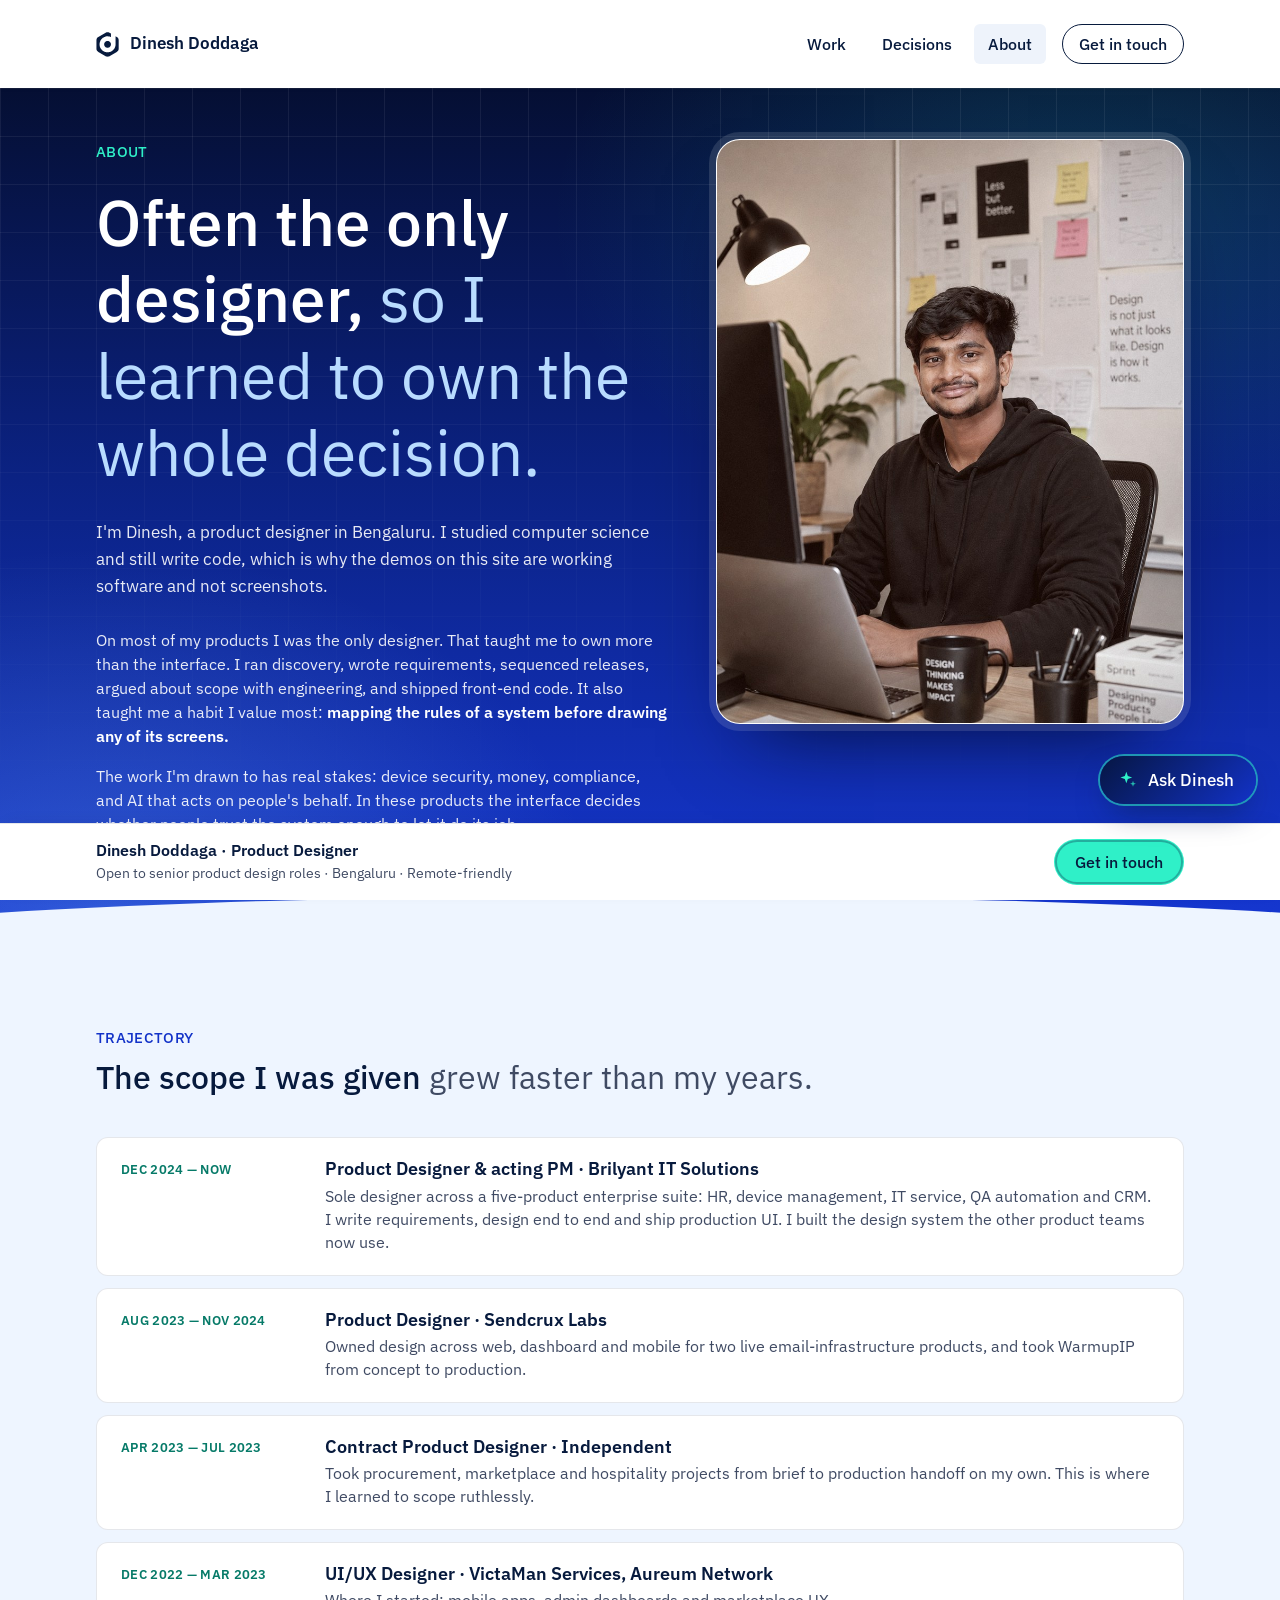
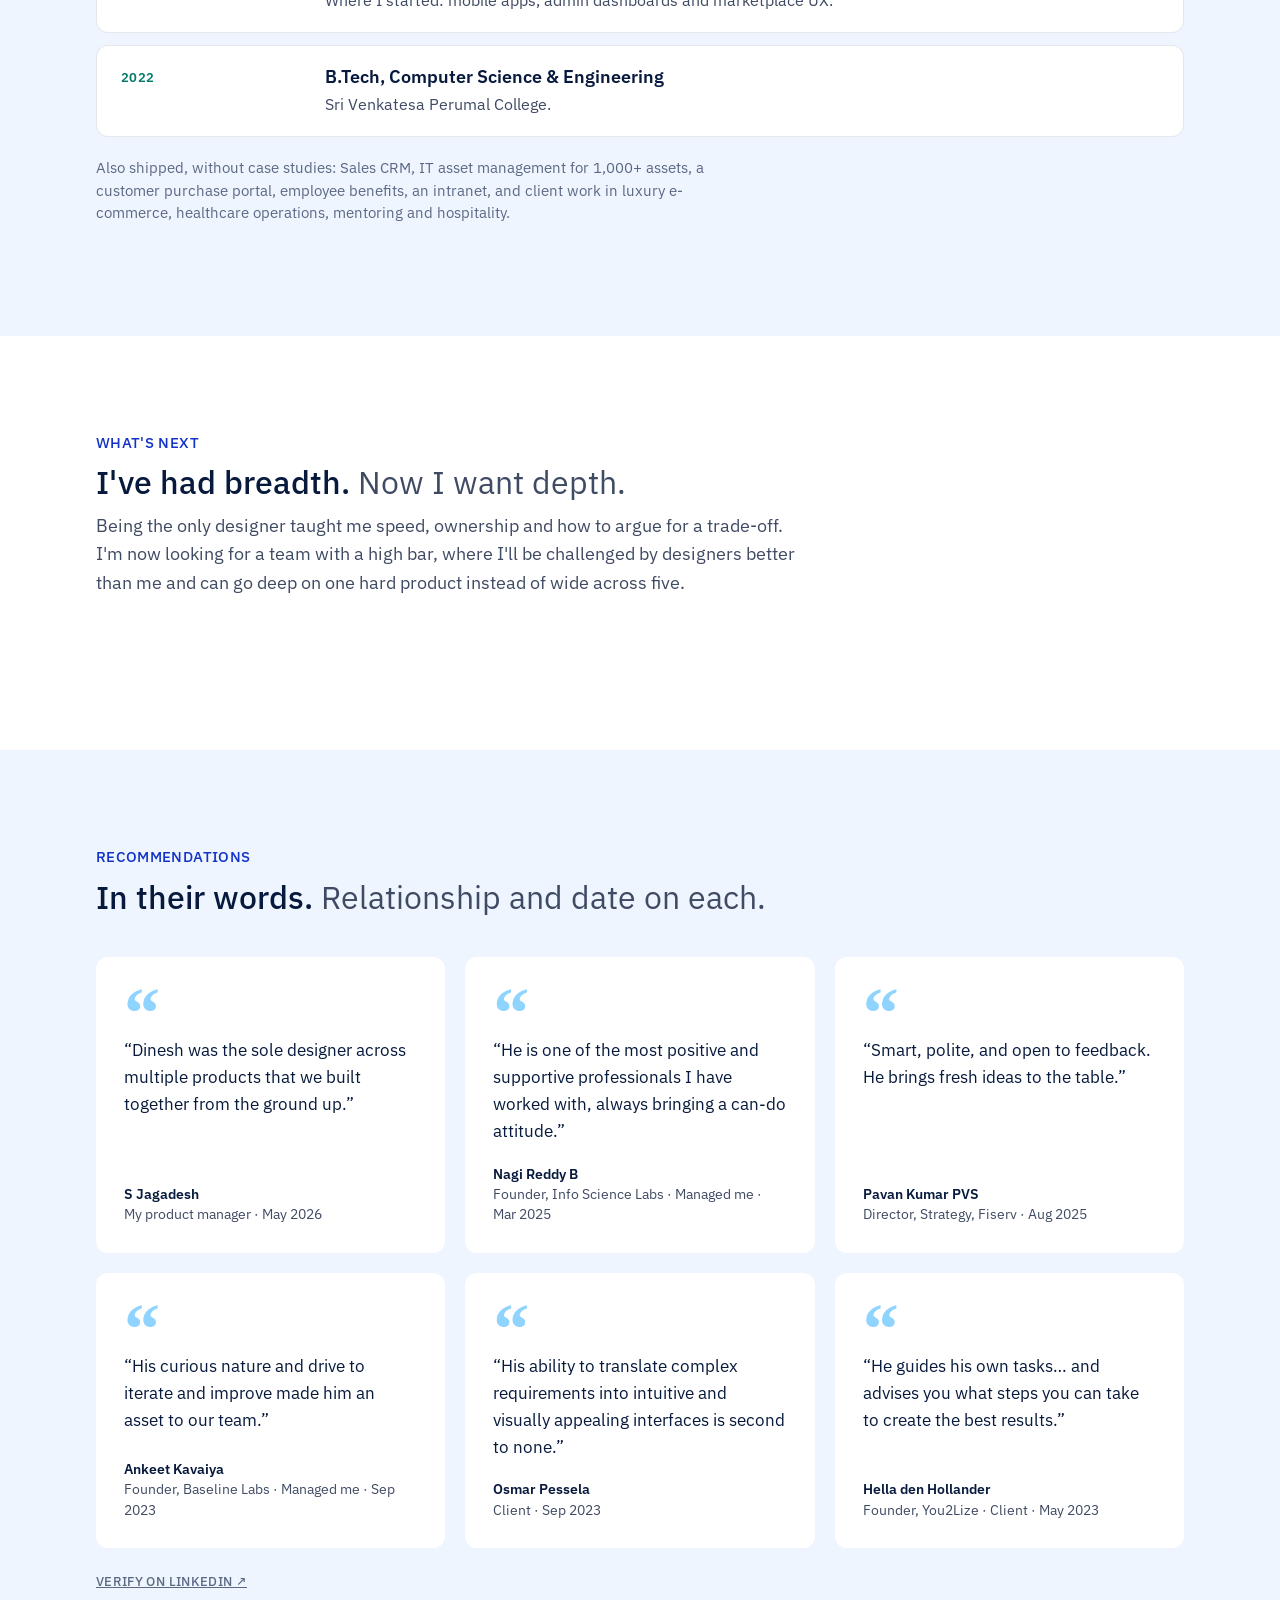
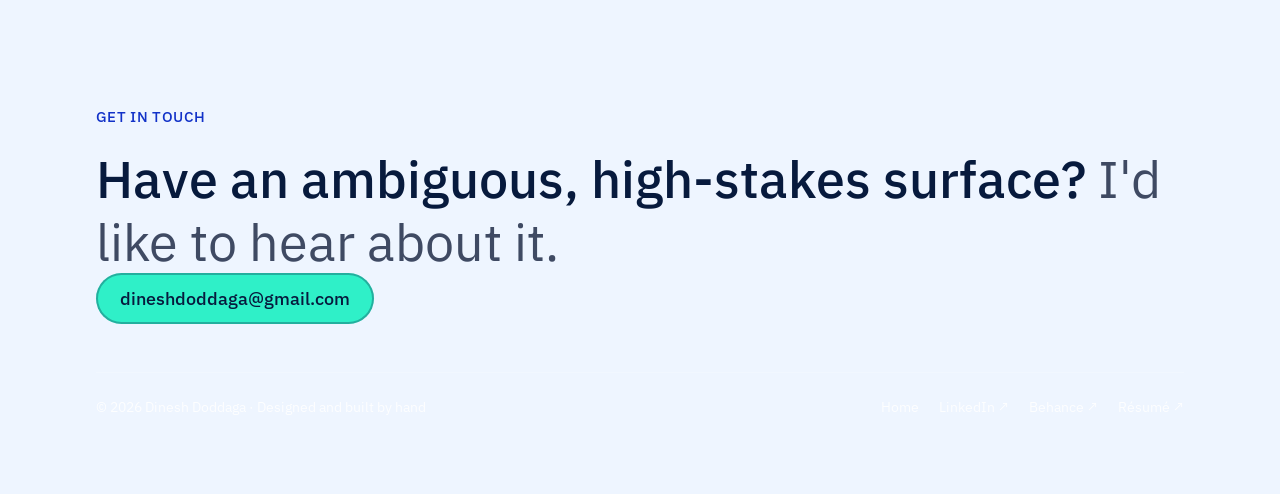
==== commit 2b18c506: "tweak" ====
--- a/about.html
+++ b/about.html
@@ -32,7 +32,8 @@
               fill="currentColor" />
           </svg></span>Dinesh Doddaga</a>
       <div class="nav-links"><a href="index.html#work">Work</a><a href="index.html#decisions">Decisions</a><a
-          href="about" aria-current="page" class="keep">About</a><a class="cta" href="contact.html">Get in touch</a>
+          href="about.html" aria-current="page" class="keep">About</a><a class="cta" href="contact.html">Get in
+          touch</a>
       </div>
     </div>
   </nav>
@@ -163,7 +164,7 @@
     </section>
   </main>
 
-  <footer class="contact" id="contact">
+  <footer class="contact.html" id="contact.html">
     <div class="wrap">
       <span class="eyebrow mono">Get in touch</span>
       <h2 class="display" style="margin-top:20px">Have an ambiguous, high-stakes surface? <span class="serif">I'd like
@@ -178,7 +179,7 @@
       </div>
     </div>
   </footer>
-  <div class="actionbar" role="complementary" aria-label="Contact">
+  <div class="actionbar" role="complementary" aria-label="contact.html">
     <div class="wrap">
       <div><strong>Dinesh Doddaga · Product Designer</strong><span>Open to senior product design roles · Bengaluru ·
           Remote-friendly</span></div>
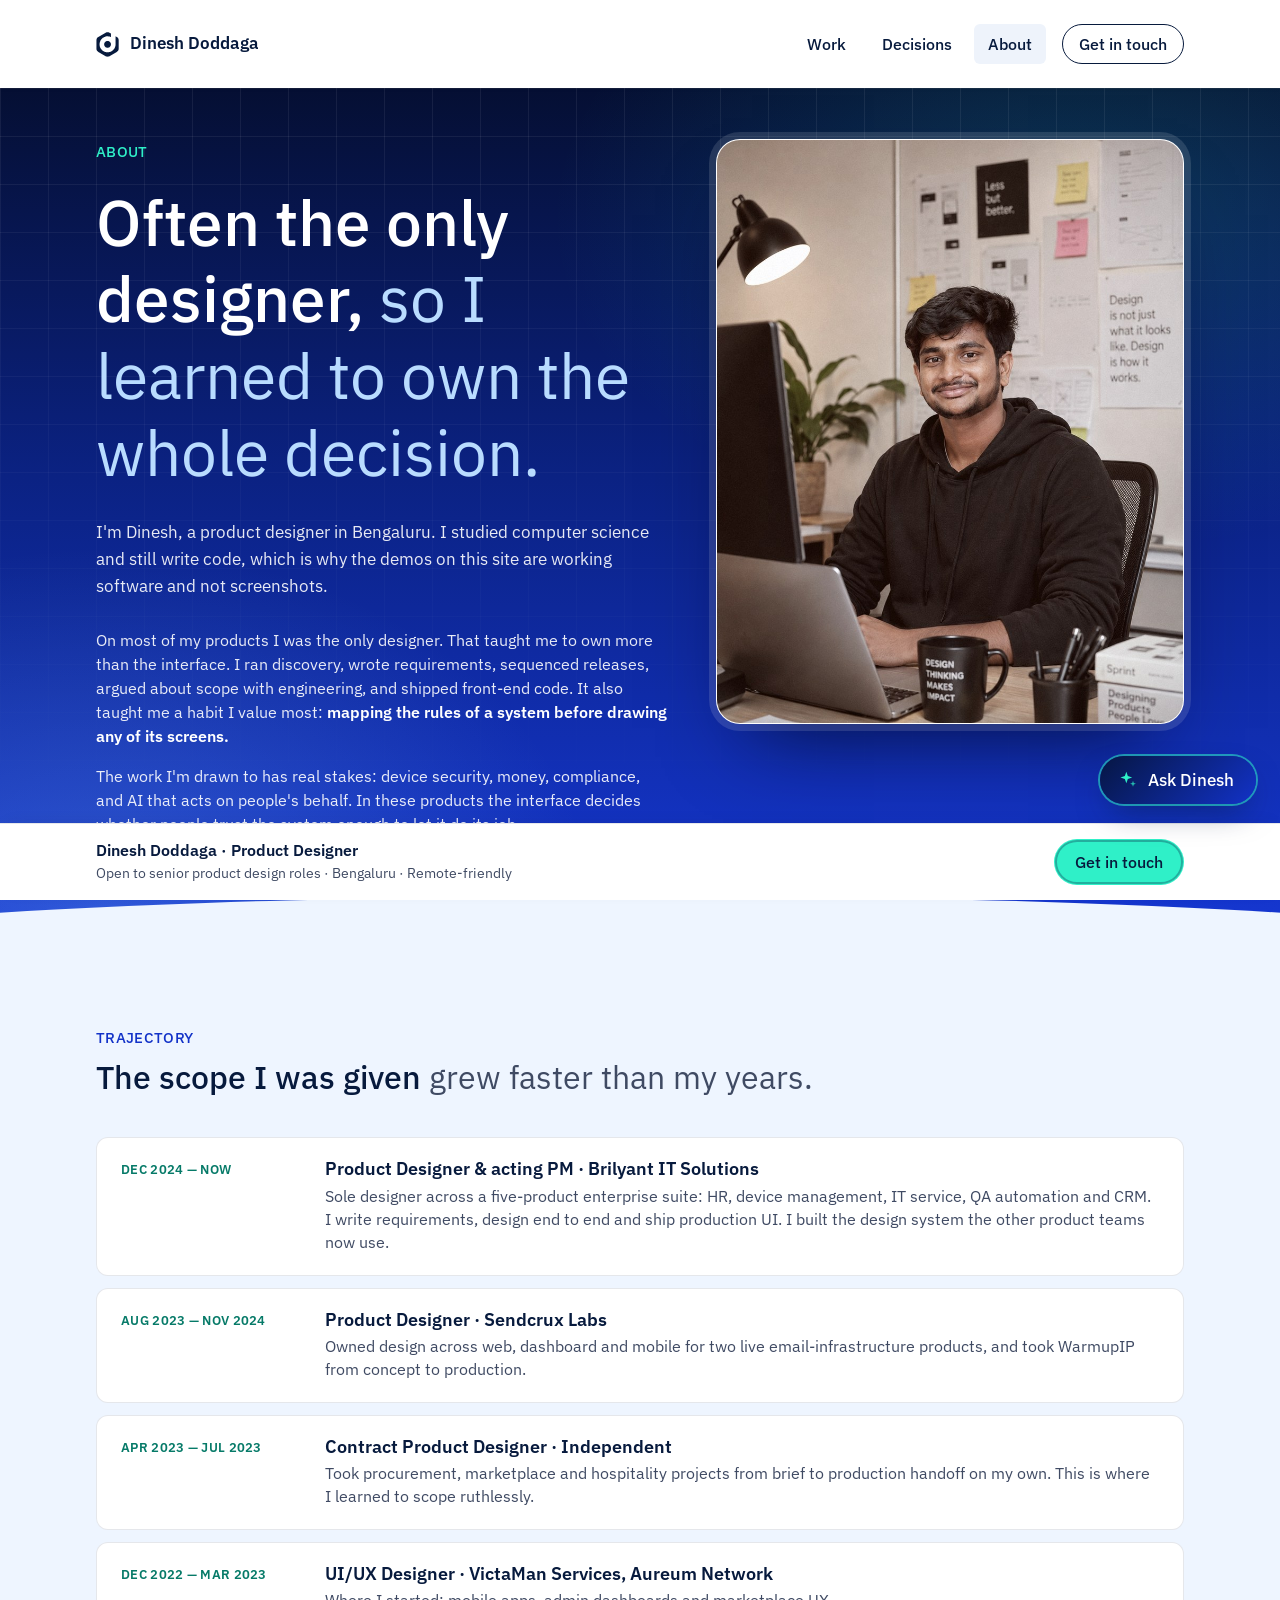
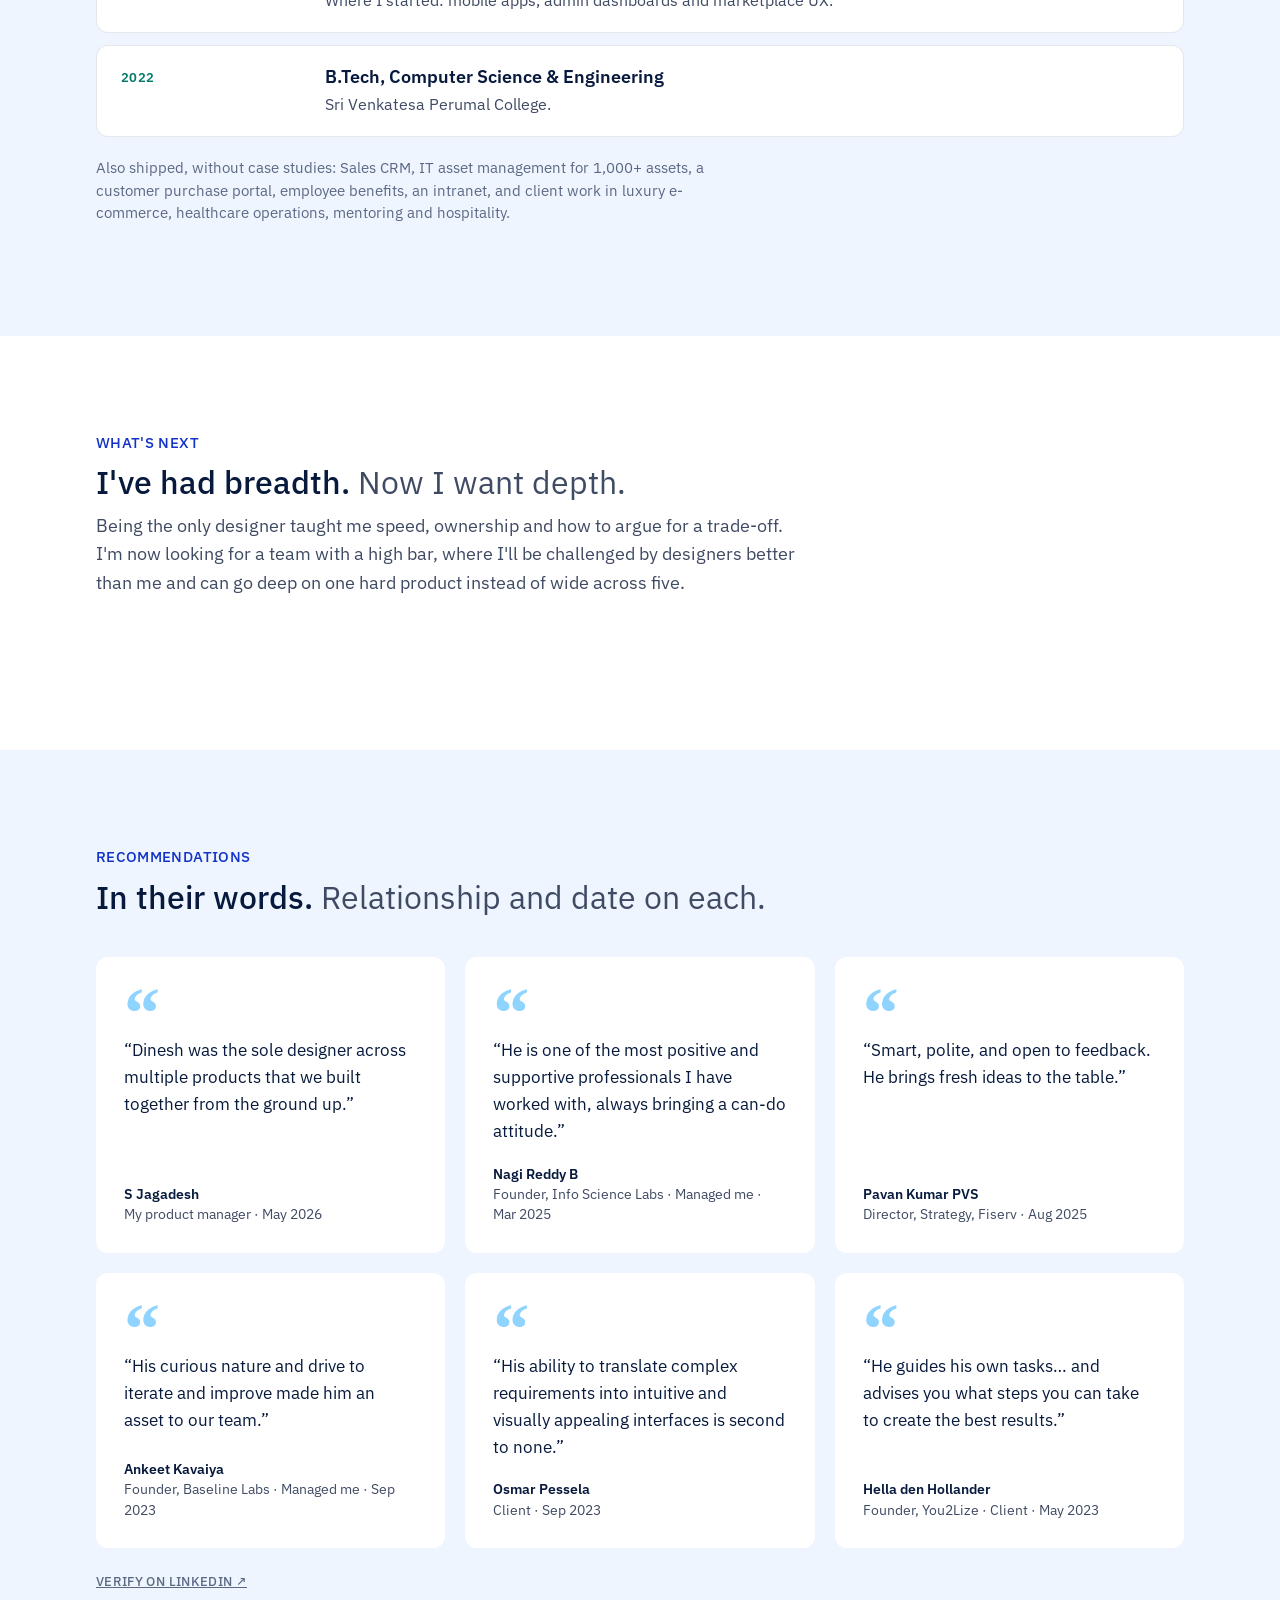
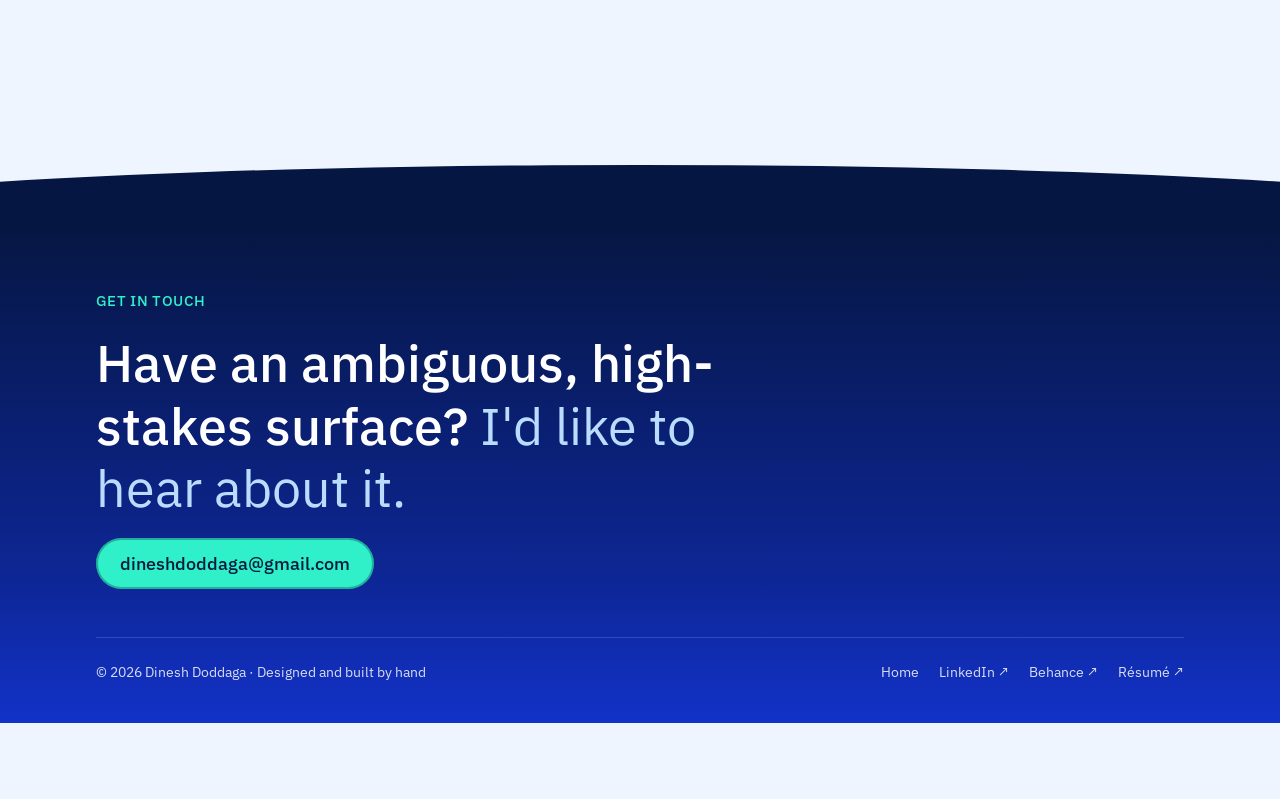
==== commit 4181639e: "update vercel.json" ====
--- a/about.html
+++ b/about.html
@@ -32,7 +32,7 @@
               fill="currentColor" />
           </svg></span>Dinesh Doddaga</a>
       <div class="nav-links"><a href="index.html#work">Work</a><a href="index.html#decisions">Decisions</a><a
-          href="about.html" aria-current="page" class="keep">About</a><a class="cta" href="contact.html">Get in
+          href="about" aria-current="page" class="keep">About</a><a class="cta" href="contact">Get in
           touch</a>
       </div>
     </div>
@@ -164,7 +164,7 @@
     </section>
   </main>
 
-  <footer class="contact.html" id="contact.html">
+  <footer class="contact" id="contact">
     <div class="wrap">
       <span class="eyebrow mono">Get in touch</span>
       <h2 class="display" style="margin-top:20px">Have an ambiguous, high-stakes surface? <span class="serif">I'd like
@@ -179,11 +179,11 @@
       </div>
     </div>
   </footer>
-  <div class="actionbar" role="complementary" aria-label="contact.html">
+  <div class="actionbar" role="complementary" aria-label="contact">
     <div class="wrap">
       <div><strong>Dinesh Doddaga · Product Designer</strong><span>Open to senior product design roles · Bengaluru ·
           Remote-friendly</span></div>
-      <a class="btn primary" href="contact.html">Get in touch</a>
+      <a class="btn primary" href="contact">Get in touch</a>
     </div>
   </div>
   <script src="assets/app.js?v=33"></script>
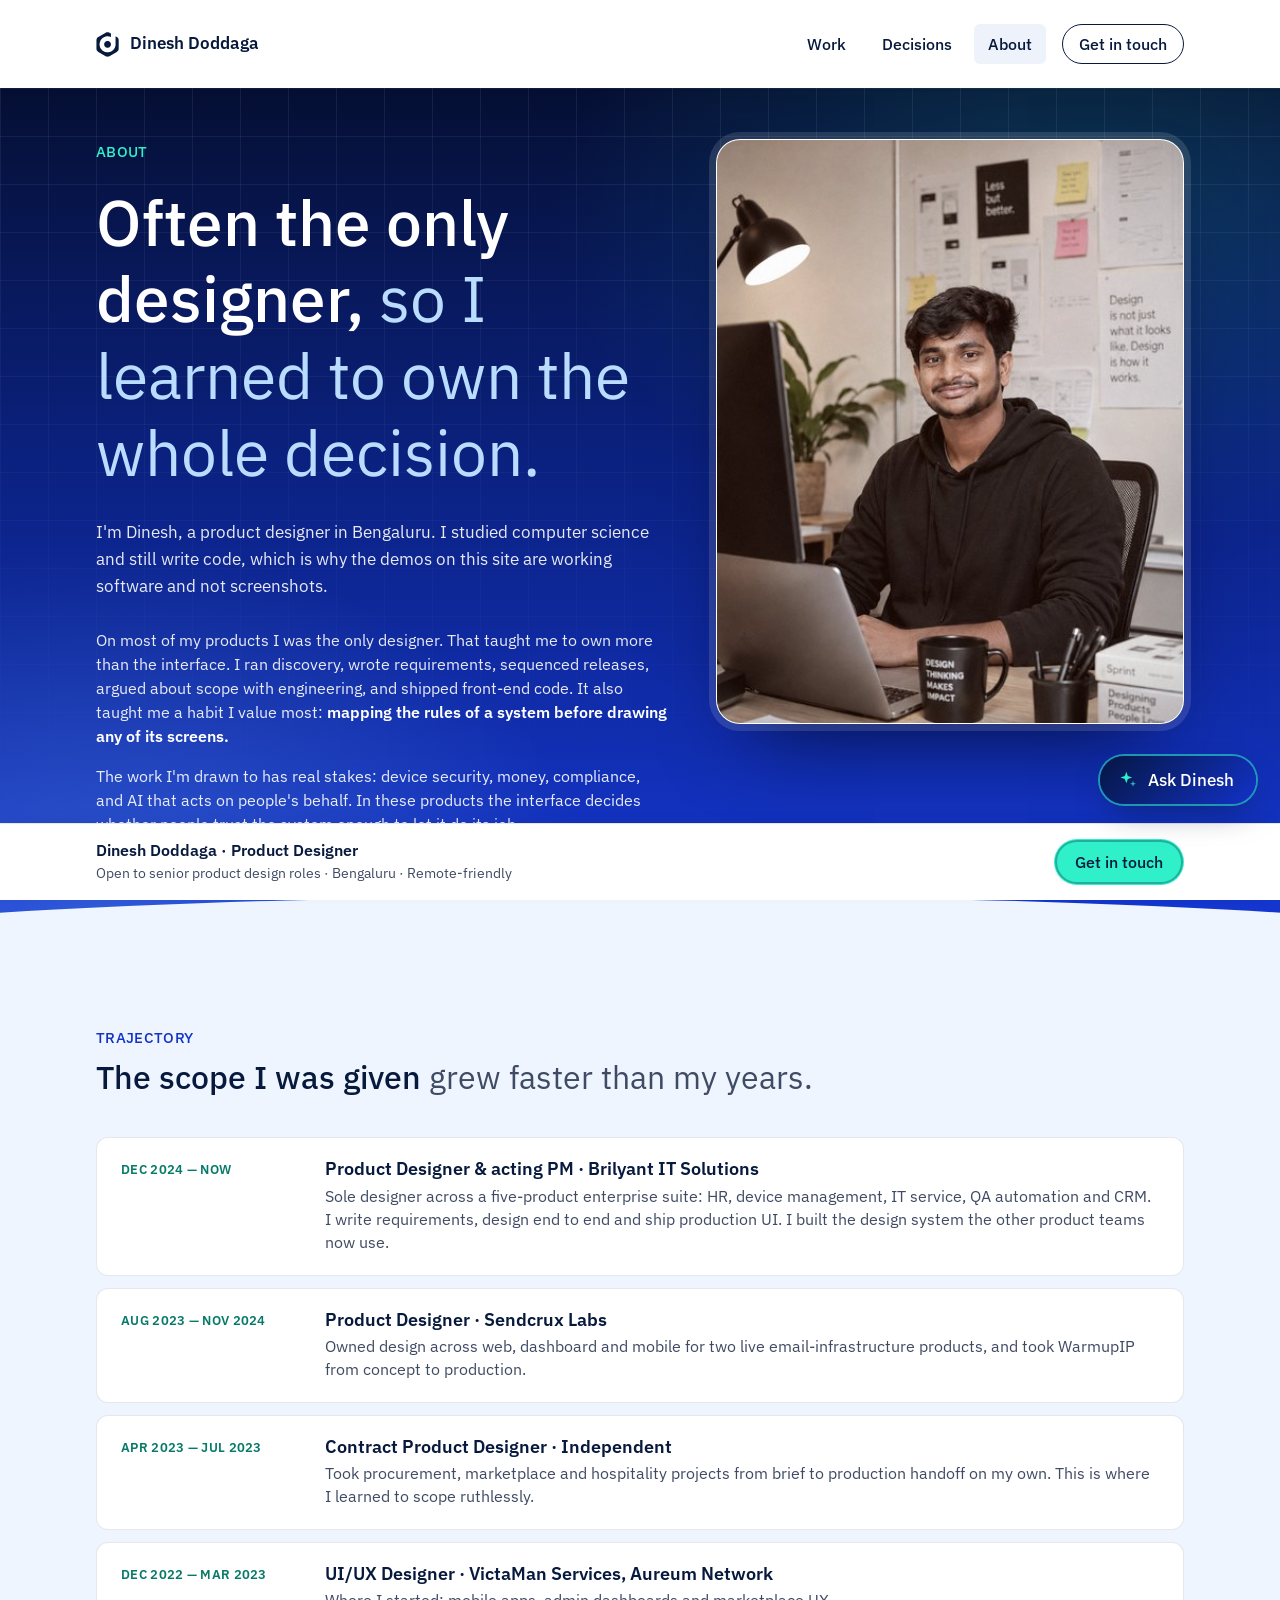
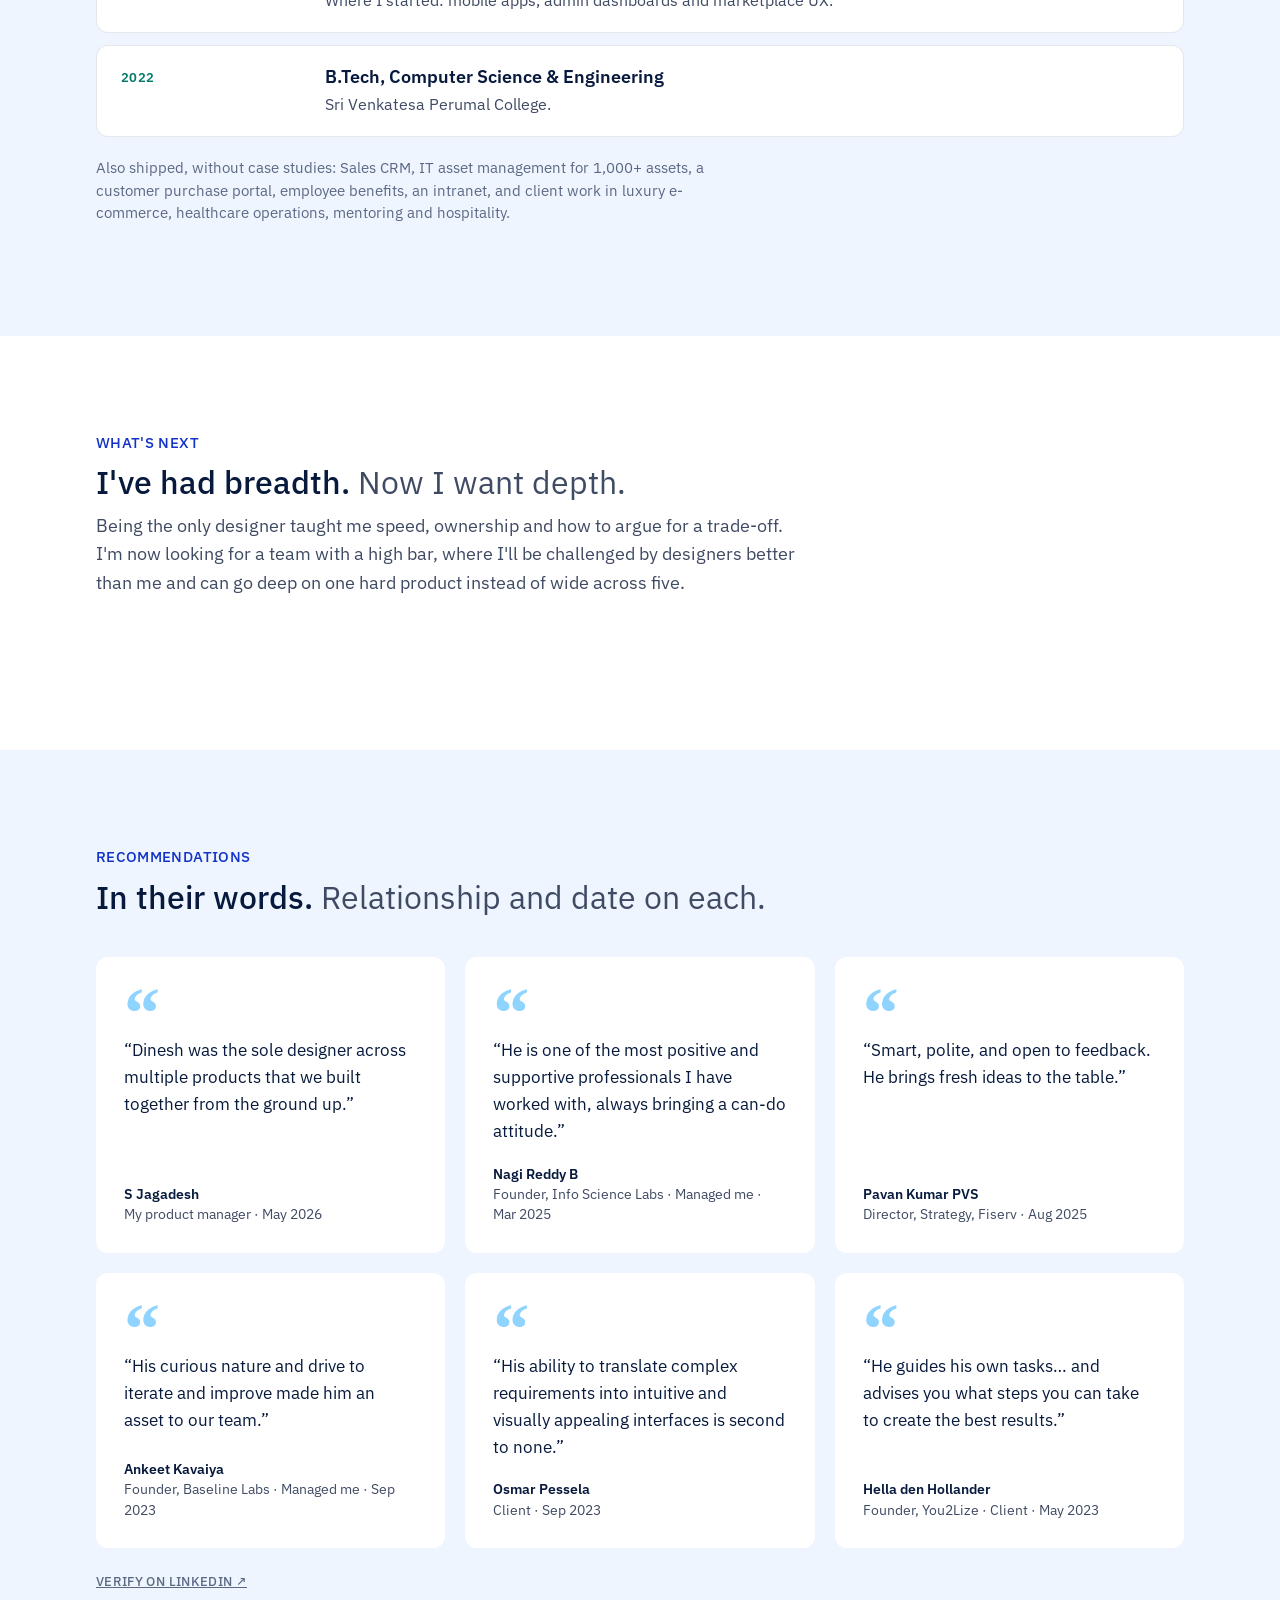
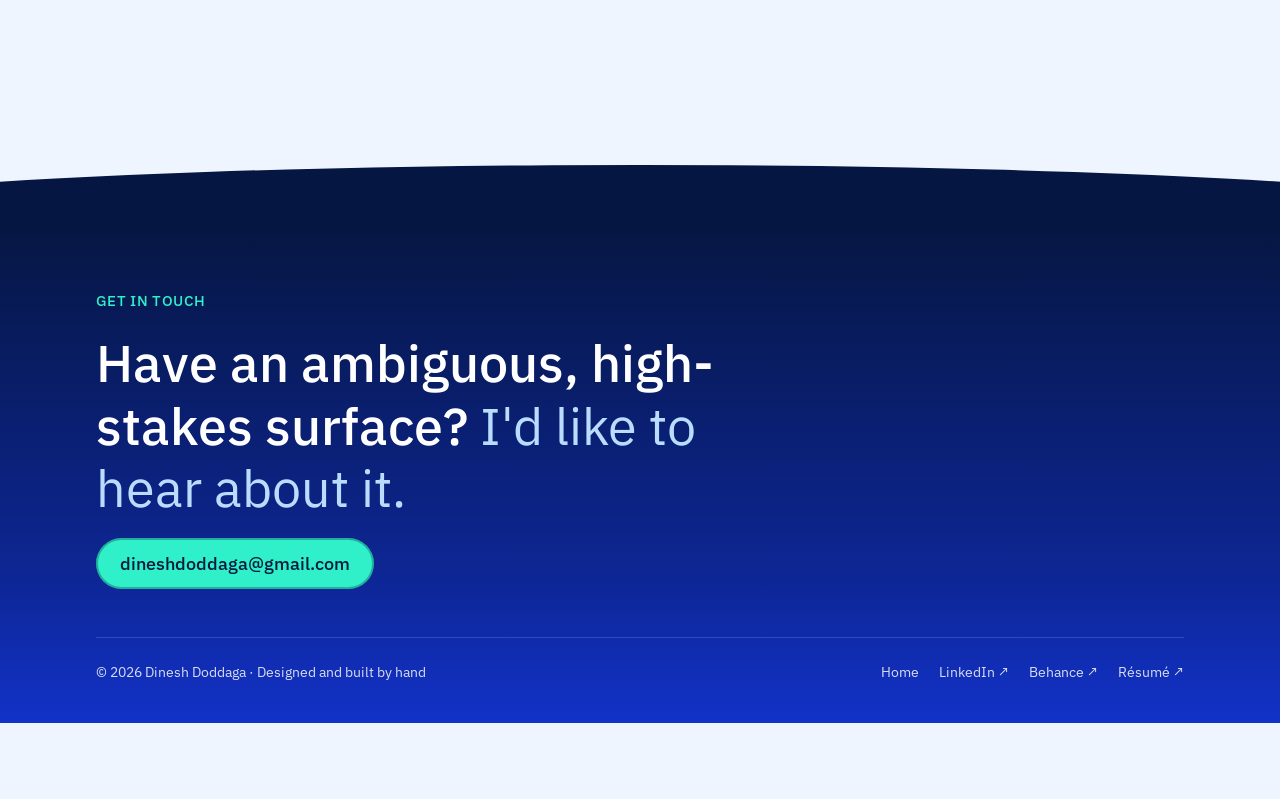
==== commit 83964b1c: "update vercel.json" ====
--- a/about.html
+++ b/about.html
@@ -32,7 +32,7 @@
               fill="currentColor" />
           </svg></span>Dinesh Doddaga</a>
       <div class="nav-links"><a href="index.html#work">Work</a><a href="index.html#decisions">Decisions</a><a
-          href="about" aria-current="page" class="keep">About</a><a class="cta" href="contact">Get in
+          href="/about" aria-current="page" class="keep">About</a><a class="cta" href="contact">Get in
           touch</a>
       </div>
     </div>
